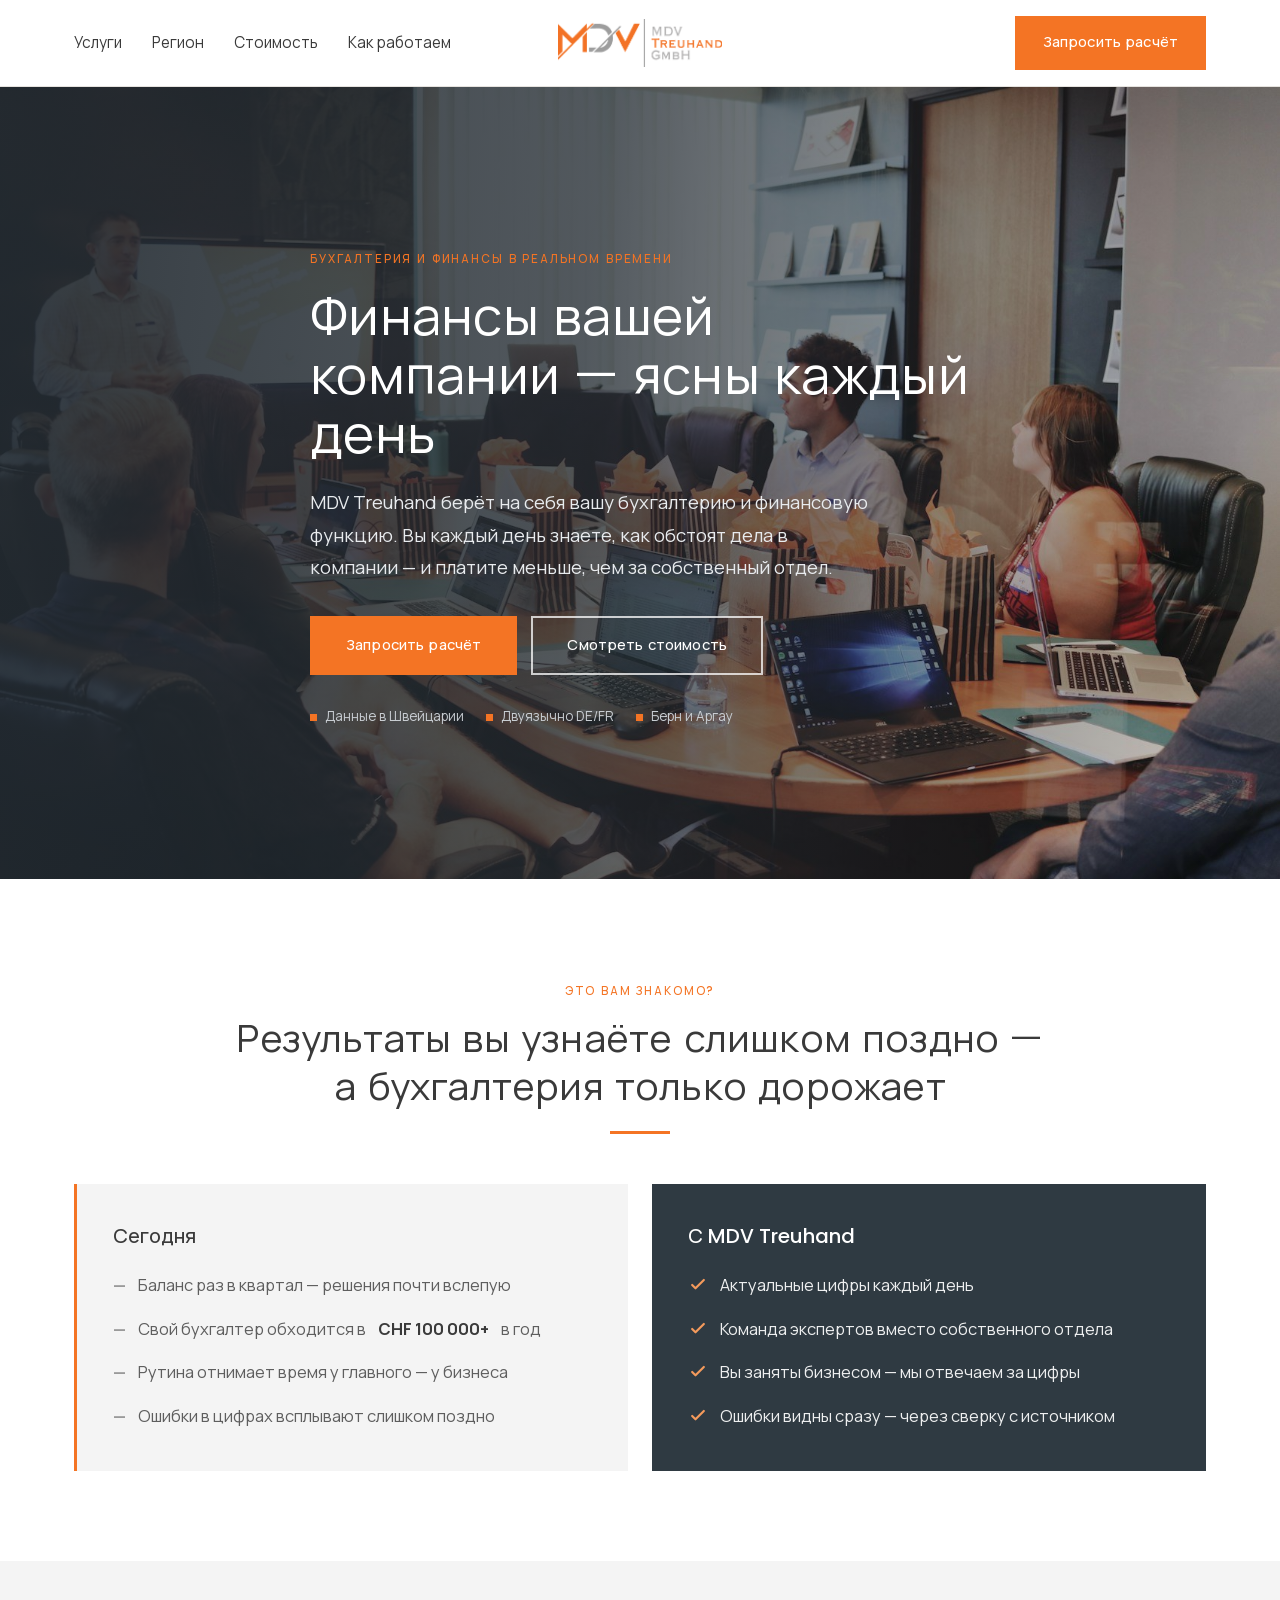
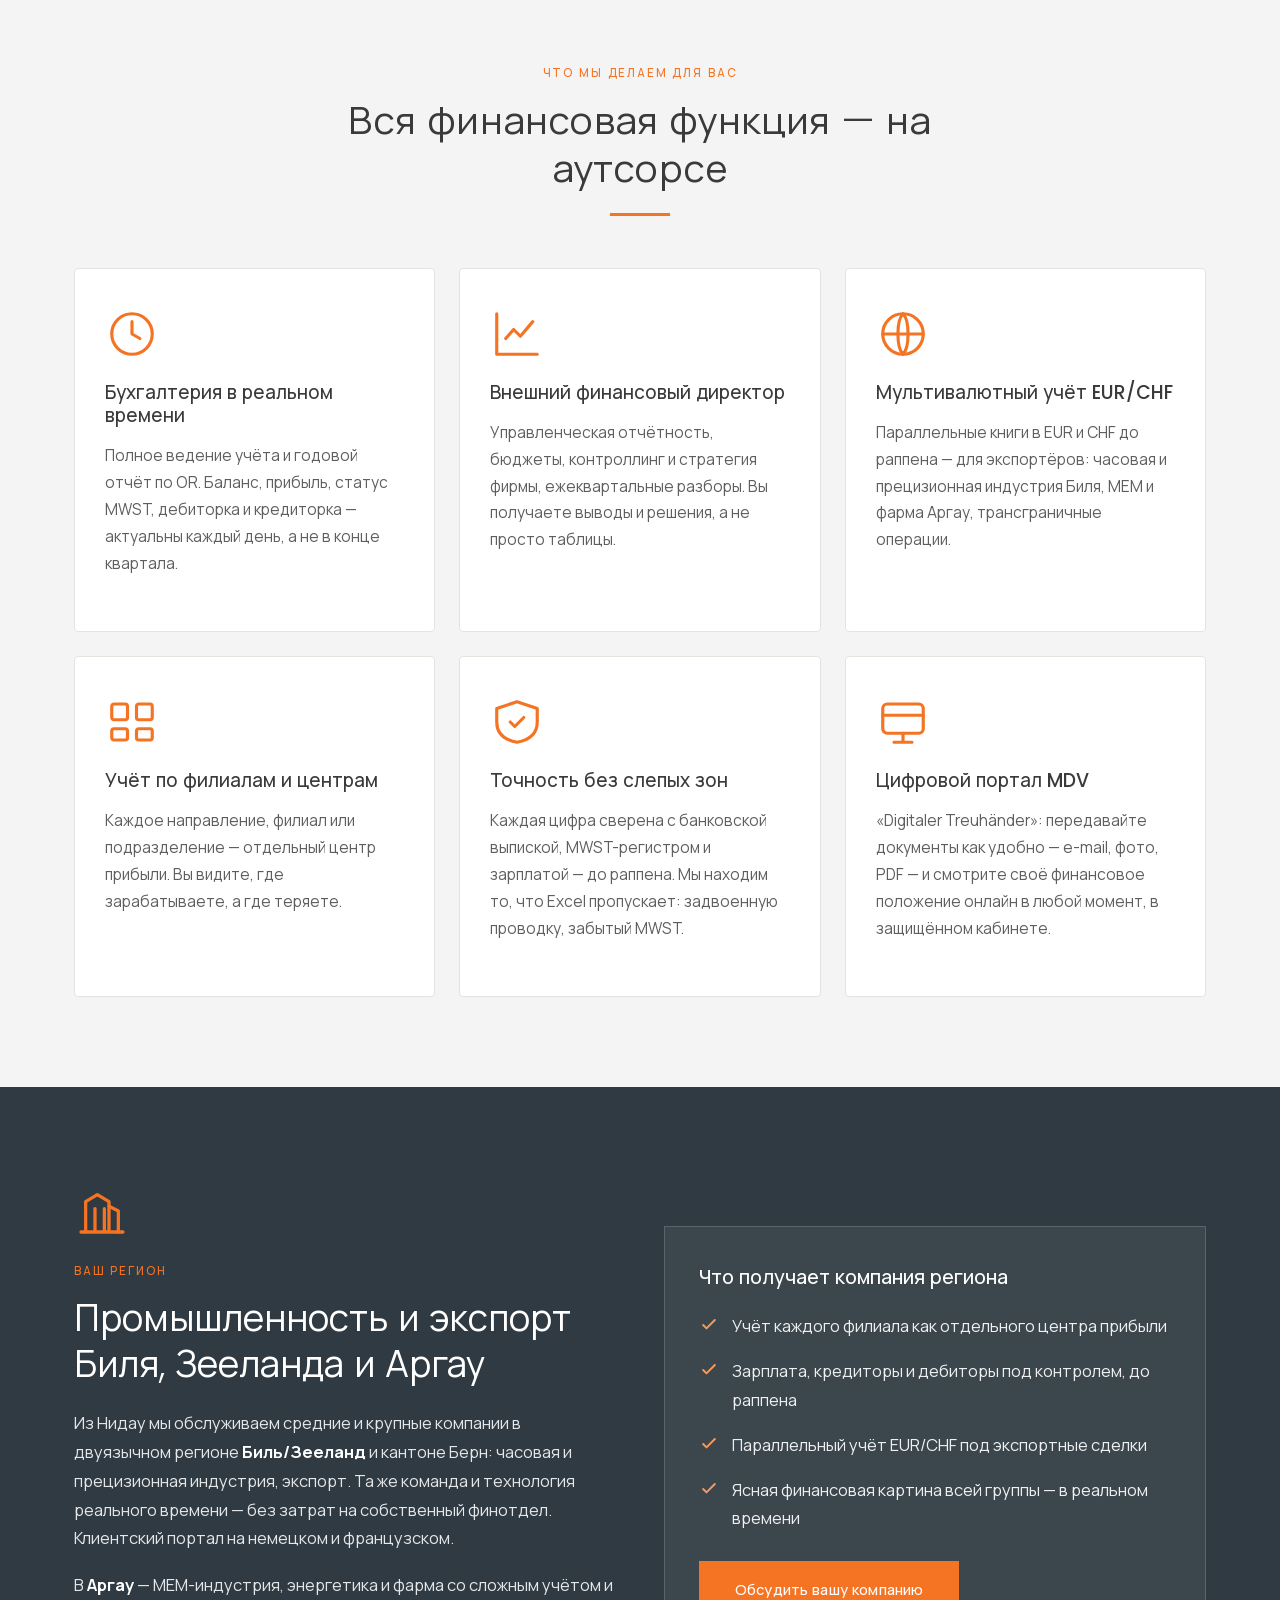
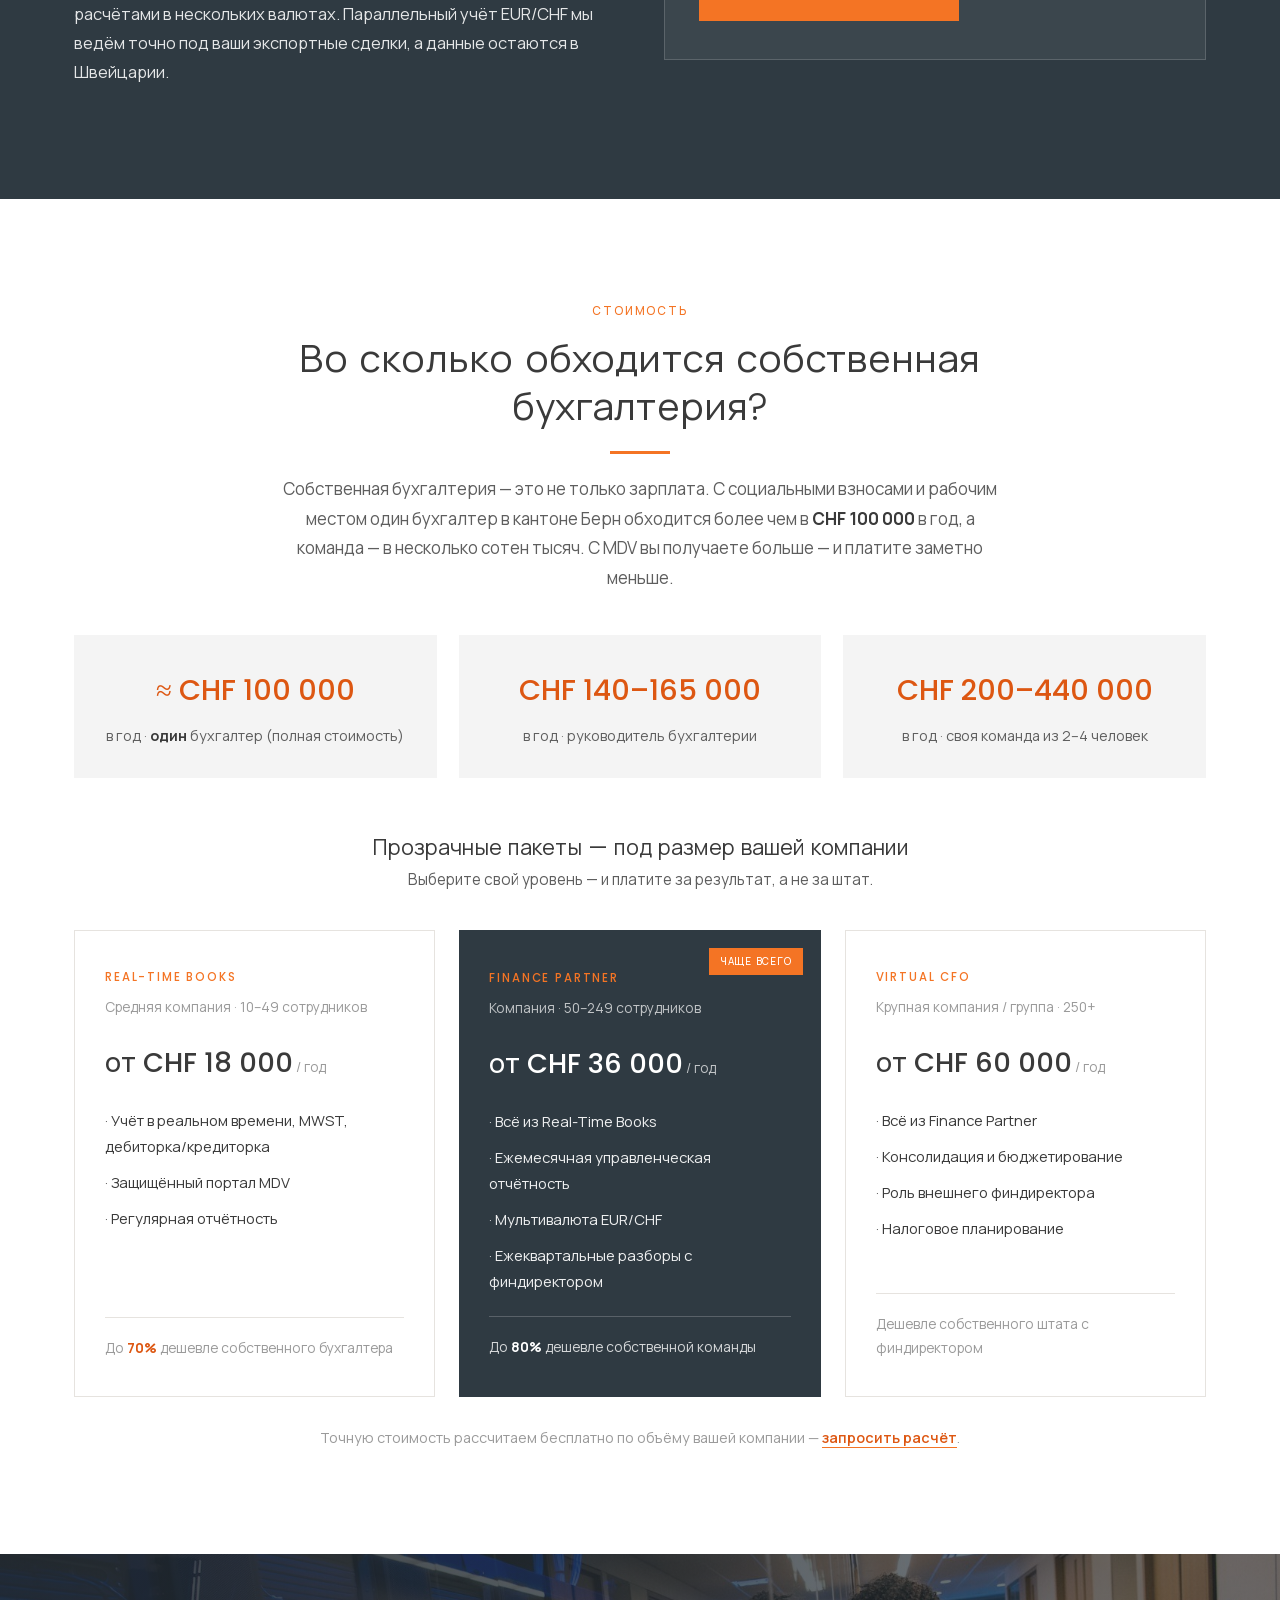
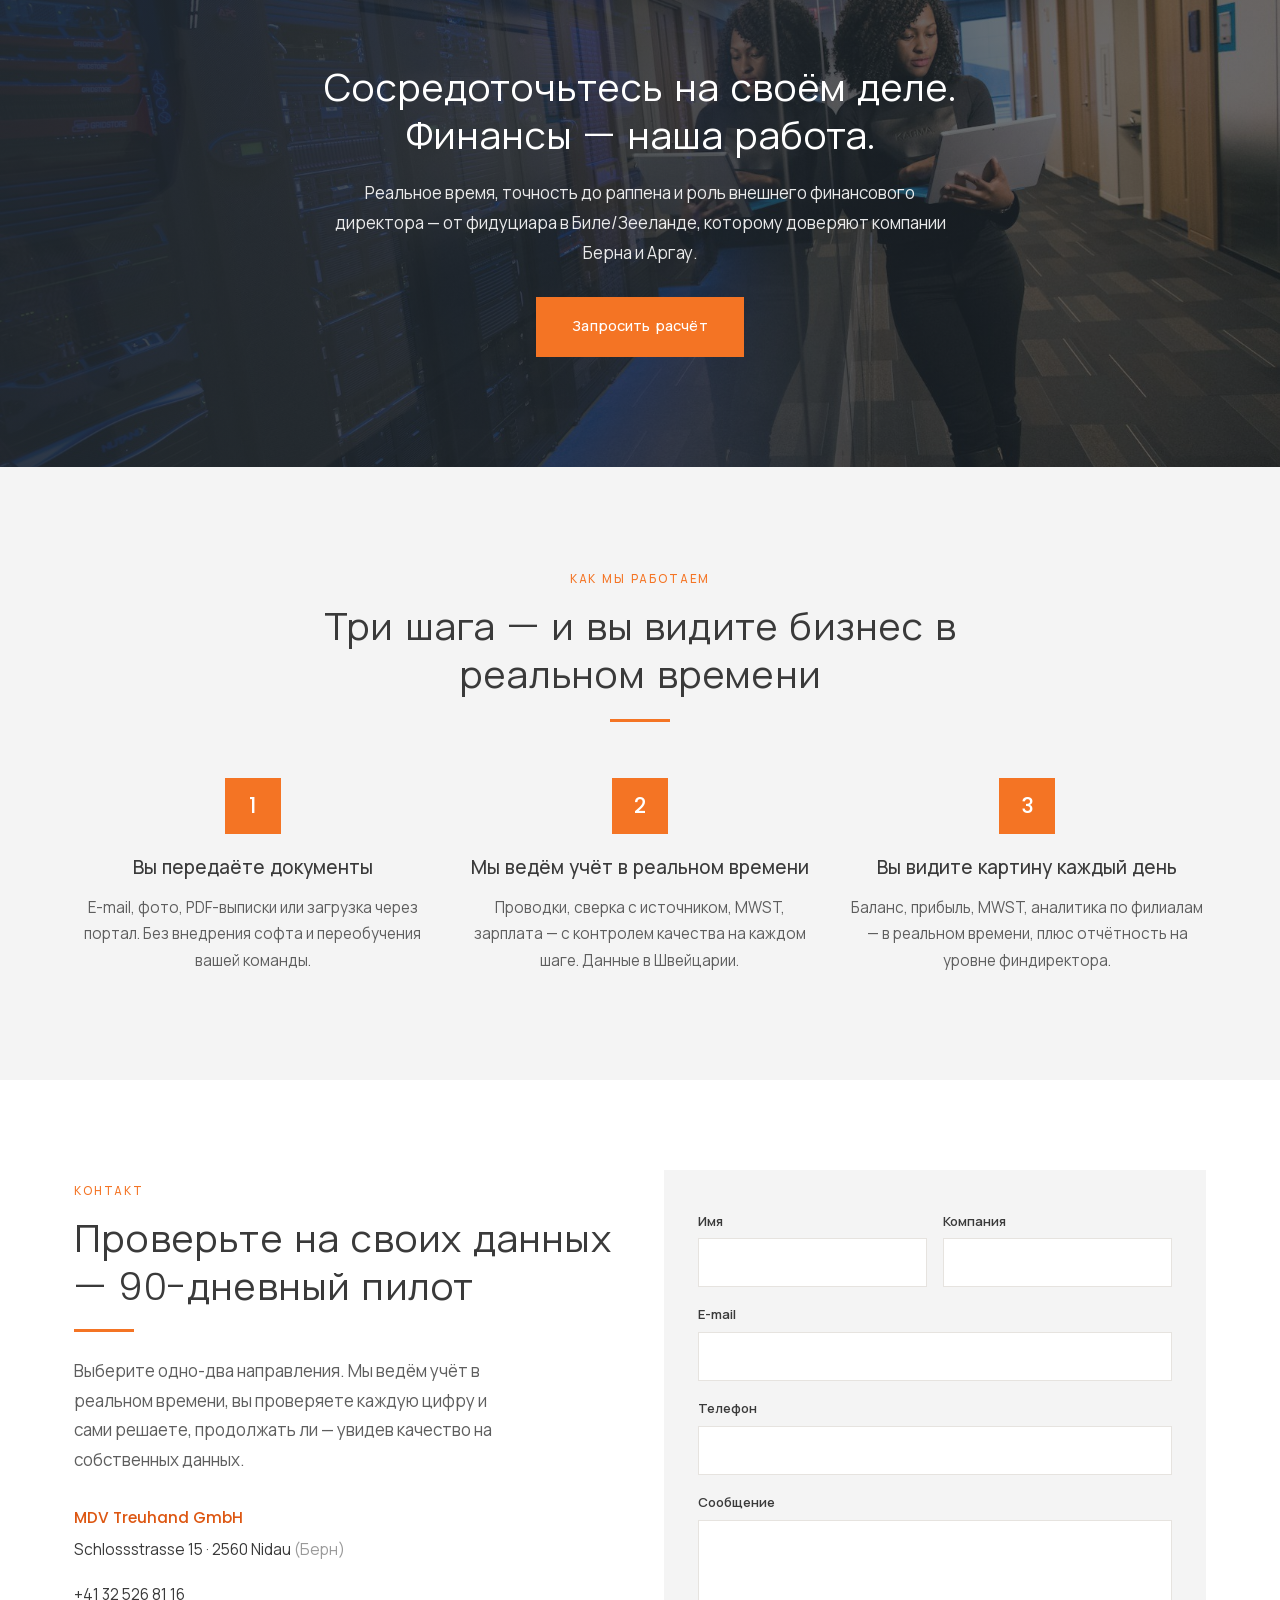
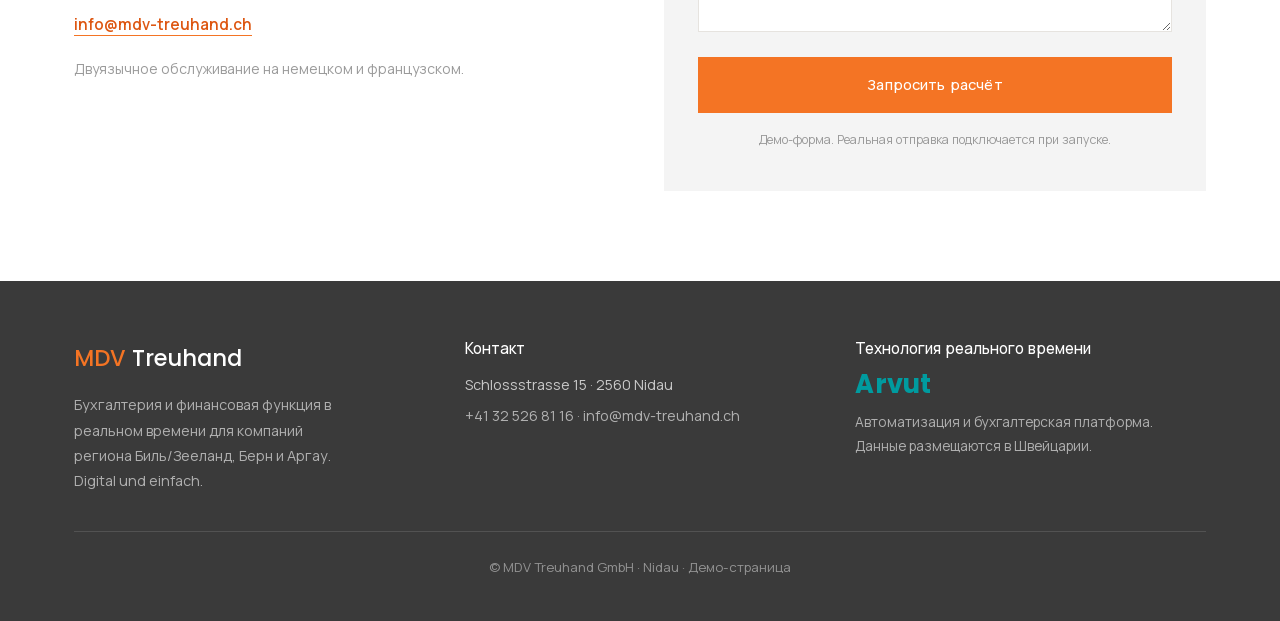
==== index.html @ cc045821 "Переделка: стиль точно MDV (широкое меню, лого по центру, квадратные кнопки, тёмные блоки) + контент" ====
<!DOCTYPE html>
<html lang="ru">
<head>
<meta charset="UTF-8">
<meta name="viewport" content="width=device-width, initial-scale=1.0">
<title>MDV Treuhand — бухгалтерия и финансы в реальном времени для компаний и групп</title>
<meta name="description" content="MDV Treuhand берёт на себя бухгалтерию и финансовую функцию вашей компании: актуальные цифры каждый день и роль внешнего финансового директора — дешевле собственного отдела. Биль/Зееланд, Берн и Аргау.">
<style>
@import url('assets/fonts/fonts.css');
:root{
  --orange:#f47424; --orange-d:#dd5712;
  --ink:#3a3a3a; --slate:#2f3a42; --slate-d:#26313a;
  --grey:#8f8f8f; --body:#5e5e5e; --muted:#9a9a9a;
  --soft:#f4f4f4; --line:#e6e3df; --green:#009b9f;
}
*{-webkit-font-smoothing:antialiased;box-sizing:border-box;}
html{scroll-behavior:smooth;}
a{text-decoration:none;color:inherit;}
img{display:block;max-width:100%;}
body{margin:0;font-family:'Manrope',Helvetica,Arial,sans-serif;color:var(--body);background:#fff;line-height:1.75;font-size:16.5px;}
h1,h2,h3,h4{font-family:'Poppins','Manrope',sans-serif;color:var(--ink);font-weight:300;line-height:1.25;margin:0;}
.wrap{max-width:1180px;margin:0 auto;padding:0 24px;}
.eyebrow{font-family:'Poppins','Manrope',sans-serif;text-transform:uppercase;letter-spacing:.16em;font-weight:500;font-size:.72rem;color:var(--orange);}
.h-sec{font-family:'Poppins','Manrope',sans-serif;font-weight:300;color:var(--ink);font-size:clamp(1.7rem,3.4vw,2.4rem);letter-spacing:.005em;}
.uline{width:60px;height:3px;background:var(--orange);}
.lead{font-size:1.06rem;color:var(--body);}
/* квадратные кнопки, как у MDV */
.btn{display:inline-block;font-family:'Poppins','Manrope',sans-serif;font-weight:500;font-size:.92rem;letter-spacing:.01em;
  background:var(--orange);color:#fff;padding:15px 34px;border:2px solid var(--orange);border-radius:0;cursor:pointer;transition:.2s;}
.btn:hover{background:var(--orange-d);border-color:var(--orange-d);}
.btn-out{background:transparent;color:#fff;border:2px solid rgba(255,255,255,.75);}
.btn-out:hover{background:#fff;color:var(--ink);border-color:#fff;}
.btn-oo{background:transparent;color:var(--orange-d);border:2px solid var(--orange);}
.btn-oo:hover{background:var(--orange);color:#fff;}
.nav-a{font-family:'Poppins','Manrope',sans-serif;font-weight:400;font-size:.95rem;color:var(--ink);transition:color .2s;}
.nav-a:hover{color:var(--orange);}
.link-u{color:var(--orange-d);font-weight:600;border-bottom:1px solid var(--orange);}
.card{background:#fff;border:1px solid var(--line);border-radius:4px;padding:38px 30px;transition:transform .28s,box-shadow .28s,border-color .28s;}
.card:hover{transform:translateY(-6px);box-shadow:0 26px 52px -30px rgba(40,40,40,.35);border-color:var(--orange);}
.ico{width:54px;height:54px;color:var(--orange);margin-bottom:20px;}
.ico svg{width:100%;height:100%;}
.card h3{font-family:'Poppins','Manrope';font-weight:500;font-size:1.18rem;color:var(--ink);margin-bottom:11px;}
.card p{font-size:.96rem;color:var(--body);}
input,textarea{font-family:inherit;width:100%;border:1px solid var(--line);border-radius:0;padding:13px 15px;background:#fff;color:var(--ink);font-size:.96rem;transition:border-color .2s;}
input:focus,textarea:focus{outline:none;border-color:var(--orange);}
label{display:block;font-size:.82rem;font-weight:600;color:var(--ink);margin-bottom:6px;}
.reveal{opacity:0;transform:translateY(24px);transition:opacity .75s cubic-bezier(.22,.61,.36,1),transform .75s cubic-bezier(.22,.61,.36,1);}
.reveal.in{opacity:1;transform:none;}
@media(prefers-reduced-motion:reduce){*{transition:none!important;animation:none!important;}.reveal{opacity:1;transform:none;}}
#toTop{position:fixed;right:22px;bottom:22px;z-index:60;width:46px;height:46px;background:var(--orange);color:#fff;border:none;border-radius:0;cursor:pointer;display:flex;align-items:center;justify-content:center;box-shadow:0 12px 26px -12px rgba(221,87,18,.7);opacity:0;visibility:hidden;transform:translateY(12px);transition:.3s;}
#toTop.show{opacity:1;visibility:visible;transform:none;}
@media(max-width:860px){.hide-mob{display:none!important;}.hdr-grid{grid-template-columns:auto auto!important;justify-content:space-between!important;}.hdr-logo{justify-self:start!important;}}
@media(max-width:820px){.g2{grid-template-columns:1fr!important;gap:40px!important;}.g2 .o-img{order:-1;}}
</style>
</head>
<body>

<!-- ===== ШАПКA (широкая, лого по центру, ссылки слева, квадратная кнопка справа) ===== -->
<header id="top" style="position:sticky;top:0;z-index:50;background:#fff;border-bottom:1px solid var(--line);">
  <div class="wrap hdr-grid" style="height:86px;display:grid;grid-template-columns:1fr auto 1fr;align-items:center;gap:20px;">
    <nav class="hide-mob" style="display:flex;align-items:center;gap:30px;justify-self:start;">
      <a href="#uslugi" class="nav-a">Услуги</a>
      <a href="#region" class="nav-a">Регион</a>
      <a href="#stoimost" class="nav-a">Стоимость</a>
      <a href="#process" class="nav-a">Как работаем</a>
    </nav>
    <a href="#top" class="hdr-logo" aria-label="MDV Treuhand" style="justify-self:center;"><img src="assets/img/logo-mdv.png?v=3" alt="MDV Treuhand GmbH" style="height:48px;width:auto;"></a>
    <a href="#contact" class="btn" style="justify-self:end;padding:12px 26px;">Запросить расчёт</a>
  </div>
</header>

<!-- ===== HERO (тёмное деловое фото + наложение, белый тонкий заголовок слева) ===== -->
<section style="position:relative;min-height:88vh;display:flex;align-items:center;overflow:hidden;">
  <img src="assets/img/hero-office.jpg?v=3" alt="Совещание по финансам компании" style="position:absolute;inset:0;width:100%;height:100%;object-fit:cover;object-position:50% 45%;">
  <div style="position:absolute;inset:0;background:linear-gradient(95deg,rgba(34,42,49,.92) 0%,rgba(34,42,49,.78) 45%,rgba(34,42,49,.45) 75%,rgba(34,42,49,.2) 100%);"></div>
  <div class="wrap" style="position:relative;">
    <div class="reveal" style="max-width:660px;color:#fff;padding:60px 0;">
      <p class="eyebrow" style="margin-bottom:18px;">Бухгалтерия и финансы в реальном времени</p>
      <h1 style="color:#fff;font-size:clamp(2.1rem,4.4vw,3.3rem);font-weight:300;line-height:1.12;letter-spacing:.005em;margin-bottom:22px;">Финансы вашей компании — ясны каждый день</h1>
      <p style="font-size:1.16rem;color:#e8ebee;max-width:560px;margin-bottom:32px;font-weight:400;">MDV Treuhand берёт на себя вашу бухгалтерию и финансовую функцию. Вы каждый день знаете, как обстоят дела в компании — и платите меньше, чем за собственный отдел.</p>
      <div style="display:flex;flex-wrap:wrap;gap:14px;">
        <a href="#contact" class="btn">Запросить расчёт</a>
        <a href="#stoimost" class="btn btn-out">Смотреть стоимость</a>
      </div>
      <div style="display:flex;flex-wrap:wrap;gap:22px;margin-top:30px;color:#c8cdd2;font-size:.84rem;">
        <span style="display:flex;align-items:center;gap:8px;"><span style="width:7px;height:7px;background:var(--orange);"></span>Данные в Швейцарии</span>
        <span style="display:flex;align-items:center;gap:8px;"><span style="width:7px;height:7px;background:var(--orange);"></span>Двуязычно DE/FR</span>
        <span style="display:flex;align-items:center;gap:8px;"><span style="width:7px;height:7px;background:var(--orange);"></span>Берн и Аргау</span>
      </div>
    </div>
  </div>
</section>

<!-- ===== ЗНАКОМАЯ СИТУАЦИЯ (Сегодня vs С MDV) ===== -->
<section style="padding:90px 0;background:#fff;">
  <div class="wrap">
    <div class="reveal" style="text-align:center;max-width:880px;margin:0 auto 50px;">
      <p class="eyebrow" style="margin-bottom:14px;">Это вам знакомо?</p>
      <h2 class="h-sec">Результаты вы узнаёте слишком поздно —<br>а бухгалтерия только дорожает</h2>
      <div class="uline" style="margin:20px auto 0;"></div>
    </div>
    <div style="display:grid;grid-template-columns:repeat(auto-fit,minmax(300px,1fr));gap:24px;">
      <div class="reveal" style="background:var(--soft);border-left:3px solid var(--orange);padding:40px 36px;">
        <h3 style="font-family:'Poppins','Manrope';font-weight:500;font-size:1.25rem;color:var(--ink);margin-bottom:22px;">Сегодня</h3>
        <ul style="list-style:none;padding:0;margin:0;display:flex;flex-direction:column;gap:15px;">
          <li style="display:flex;gap:12px;"><span style="color:var(--muted);font-weight:700;">—</span>Баланс раз в квартал — решения почти вслепую</li>
          <li style="display:flex;gap:12px;"><span style="color:var(--muted);font-weight:700;">—</span>Свой бухгалтер обходится в <b style="color:var(--ink);white-space:nowrap;">CHF 100 000+</b> в год</li>
          <li style="display:flex;gap:12px;"><span style="color:var(--muted);font-weight:700;">—</span>Рутина отнимает время у главного — у бизнеса</li>
          <li style="display:flex;gap:12px;"><span style="color:var(--muted);font-weight:700;">—</span>Ошибки в цифрах всплывают слишком поздно</li>
        </ul>
      </div>
      <div class="reveal" style="background:var(--slate);color:#fff;padding:40px 36px;">
        <h3 style="font-family:'Poppins','Manrope';font-weight:500;font-size:1.25rem;color:#fff;margin-bottom:22px;">С MDV Treuhand</h3>
        <ul style="list-style:none;padding:0;margin:0;display:flex;flex-direction:column;gap:15px;color:rgba(255,255,255,.92);">
          <li style="display:flex;gap:12px;"><svg width="20" height="20" viewBox="0 0 24 24" fill="none" stroke="#f49a5c" stroke-width="2.6" stroke-linecap="round" stroke-linejoin="round" style="flex-shrink:0;margin-top:4px;"><path d="M5 12l4 4 10-10"/></svg>Актуальные цифры каждый день</li>
          <li style="display:flex;gap:12px;"><svg width="20" height="20" viewBox="0 0 24 24" fill="none" stroke="#f49a5c" stroke-width="2.6" stroke-linecap="round" stroke-linejoin="round" style="flex-shrink:0;margin-top:4px;"><path d="M5 12l4 4 10-10"/></svg>Команда экспертов вместо собственного отдела</li>
          <li style="display:flex;gap:12px;"><svg width="20" height="20" viewBox="0 0 24 24" fill="none" stroke="#f49a5c" stroke-width="2.6" stroke-linecap="round" stroke-linejoin="round" style="flex-shrink:0;margin-top:4px;"><path d="M5 12l4 4 10-10"/></svg>Вы заняты бизнесом — мы отвечаем за цифры</li>
          <li style="display:flex;gap:12px;"><svg width="20" height="20" viewBox="0 0 24 24" fill="none" stroke="#f49a5c" stroke-width="2.6" stroke-linecap="round" stroke-linejoin="round" style="flex-shrink:0;margin-top:4px;"><path d="M5 12l4 4 10-10"/></svg>Ошибки видны сразу — через сверку с источником</li>
        </ul>
      </div>
    </div>
  </div>
</section>

<!-- ===== УСЛУГИ ===== -->
<section id="uslugi" style="padding:90px 0;background:var(--soft);">
  <div class="wrap">
    <div class="reveal" style="text-align:center;max-width:660px;margin:0 auto 52px;">
      <p class="eyebrow" style="margin-bottom:14px;">Что мы делаем для вас</p>
      <h2 class="h-sec">Вся финансовая функция — на аутсорсе</h2>
      <div class="uline" style="margin:20px auto 0;"></div>
    </div>
    <div style="display:grid;grid-template-columns:repeat(auto-fit,minmax(300px,1fr));gap:24px;">
      <div class="card reveal">
        <div class="ico"><svg viewBox="0 0 24 24" fill="none" stroke="currentColor" stroke-width="1.4" stroke-linecap="round" stroke-linejoin="round"><circle cx="12" cy="12" r="9"/><path d="M12 6.5v5.5l3.5 2"/></svg></div>
        <h3>Бухгалтерия в реальном времени</h3>
        <p>Полное ведение учёта и годовой отчёт по OR. Баланс, прибыль, статус MWST, дебиторка и кредиторка — актуальны каждый день, а не в конце квартала.</p>
      </div>
      <div class="card reveal">
        <div class="ico"><svg viewBox="0 0 24 24" fill="none" stroke="currentColor" stroke-width="1.4" stroke-linecap="round" stroke-linejoin="round"><path d="M3 3v18h18"/><path d="M7 14l3.5-4 3 3 5.5-6.5"/></svg></div>
        <h3>Внешний финансовый директор</h3>
        <p>Управленческая отчётность, бюджеты, контроллинг и стратегия фирмы, ежеквартальные разборы. Вы получаете выводы и решения, а не просто таблицы.</p>
      </div>
      <div class="card reveal">
        <div class="ico"><svg viewBox="0 0 24 24" fill="none" stroke="currentColor" stroke-width="1.4" stroke-linecap="round" stroke-linejoin="round"><circle cx="12" cy="12" r="9"/><path d="M3 12h18M12 3c3 3 3 15 0 18M12 3c-3 3-3 15 0 18"/></svg></div>
        <h3>Мультивалютный учёт EUR/CHF</h3>
        <p>Параллельные книги в EUR и CHF до раппена — для экспортёров: часовая и прецизионная индустрия Биля, MEM и фарма Аргау, трансграничные операции.</p>
      </div>
      <div class="card reveal">
        <div class="ico"><svg viewBox="0 0 24 24" fill="none" stroke="currentColor" stroke-width="1.4" stroke-linecap="round" stroke-linejoin="round"><rect x="3" y="4" width="7" height="7" rx="1"/><rect x="14" y="4" width="7" height="7" rx="1"/><rect x="3" y="15" width="7" height="5" rx="1"/><rect x="14" y="15" width="7" height="5" rx="1"/></svg></div>
        <h3>Учёт по филиалам и центрам</h3>
        <p>Каждое направление, филиал или подразделение — отдельный центр прибыли. Вы видите, где зарабатываете, а где теряете.</p>
      </div>
      <div class="card reveal">
        <div class="ico"><svg viewBox="0 0 24 24" fill="none" stroke="currentColor" stroke-width="1.4" stroke-linecap="round" stroke-linejoin="round"><path d="M9 12l2 2 4-4"/><path d="M21 12c0 5-3.5 8-9 9-5.5-1-9-4-9-9V6l9-3 9 3z"/></svg></div>
        <h3>Точность без слепых зон</h3>
        <p>Каждая цифра сверена с банковской выпиской, MWST-регистром и зарплатой — до раппена. Мы находим то, что Excel пропускает: задвоенную проводку, забытый MWST.</p>
      </div>
      <div class="card reveal">
        <div class="ico"><svg viewBox="0 0 24 24" fill="none" stroke="currentColor" stroke-width="1.4" stroke-linecap="round" stroke-linejoin="round"><rect x="3" y="4" width="18" height="13" rx="2"/><path d="M3 9h18M8 21h8M12 17v4"/></svg></div>
        <h3>Цифровой портал MDV</h3>
        <p>«Digitaler Treuhänder»: передавайте документы как удобно — e-mail, фото, PDF — и смотрите своё финансовое положение онлайн в любой момент, в защищённом кабинете.</p>
      </div>
    </div>
  </div>
</section>

<!-- ===== ПРОМЫШЛЕННОСТЬ И ЭКСПОРТ (тёмный блок, ниша вместо «médecins») ===== -->
<section id="region" style="padding:96px 0;background:var(--slate);color:#fff;">
  <div class="wrap g2" style="display:grid;grid-template-columns:repeat(auto-fit,minmax(300px,1fr));gap:48px;align-items:center;">
    <div class="reveal">
      <div style="width:56px;height:56px;color:var(--orange);margin-bottom:22px;">
        <svg viewBox="0 0 24 24" fill="none" stroke="currentColor" stroke-width="1.4" stroke-linecap="round" stroke-linejoin="round" style="width:100%;height:100%;"><path d="M3 21h18M5 21V8l5-3 5 3v13M9 21V11M13 21V11"/><path d="M19 21V12l-4-2"/></svg>
      </div>
      <p style="font-family:'Poppins','Manrope';letter-spacing:.16em;text-transform:uppercase;font-weight:500;font-size:.72rem;color:var(--orange);margin-bottom:14px;">Ваш регион</p>
      <h2 style="font-family:'Poppins','Manrope';font-weight:300;color:#fff;font-size:clamp(1.7rem,3.4vw,2.3rem);margin-bottom:22px;">Промышленность и экспорт Биля, Зееланда и Аргау</h2>
      <p style="color:rgba(255,255,255,.88);margin-bottom:18px;">Из Нидау мы обслуживаем средние и крупные компании в двуязычном регионе <b style="color:#fff;">Биль/Зееланд</b> и кантоне Берн: часовая и прецизионная индустрия, экспорт. Та же команда и технология реального времени — без затрат на собственный финотдел. Клиентский портал на немецком и французском.</p>
      <p style="color:rgba(255,255,255,.88);">В <b style="color:#fff;">Аргау</b> — MEM-индустрия, энергетика и фарма со сложным учётом и расчётами в нескольких валютах. Параллельный учёт EUR/CHF мы ведём точно под ваши экспортные сделки, а данные остаются в Швейцарии.</p>
    </div>
    <div class="reveal o-img">
      <div style="background:rgba(255,255,255,.06);border:1px solid rgba(255,255,255,.16);padding:38px 34px;">
        <h3 style="font-family:'Poppins','Manrope';font-weight:500;font-size:1.25rem;color:#fff;margin-bottom:22px;">Что получает компания региона</h3>
        <ul style="list-style:none;padding:0;margin:0;display:flex;flex-direction:column;gap:16px;">
          <li style="display:flex;gap:13px;align-items:flex-start;color:rgba(255,255,255,.92);"><svg width="20" height="20" viewBox="0 0 24 24" fill="none" stroke="#f49a5c" stroke-width="2.4" stroke-linecap="round" stroke-linejoin="round" style="flex-shrink:0;margin-top:3px;"><path d="M5 12l4 4 10-10"/></svg><span>Учёт каждого филиала как отдельного центра прибыли</span></li>
          <li style="display:flex;gap:13px;align-items:flex-start;color:rgba(255,255,255,.92);"><svg width="20" height="20" viewBox="0 0 24 24" fill="none" stroke="#f49a5c" stroke-width="2.4" stroke-linecap="round" stroke-linejoin="round" style="flex-shrink:0;margin-top:3px;"><path d="M5 12l4 4 10-10"/></svg><span>Зарплата, кредиторы и дебиторы под контролем, до раппена</span></li>
          <li style="display:flex;gap:13px;align-items:flex-start;color:rgba(255,255,255,.92);"><svg width="20" height="20" viewBox="0 0 24 24" fill="none" stroke="#f49a5c" stroke-width="2.4" stroke-linecap="round" stroke-linejoin="round" style="flex-shrink:0;margin-top:3px;"><path d="M5 12l4 4 10-10"/></svg><span>Параллельный учёт EUR/CHF под экспортные сделки</span></li>
          <li style="display:flex;gap:13px;align-items:flex-start;color:rgba(255,255,255,.92);"><svg width="20" height="20" viewBox="0 0 24 24" fill="none" stroke="#f49a5c" stroke-width="2.4" stroke-linecap="round" stroke-linejoin="round" style="flex-shrink:0;margin-top:3px;"><path d="M5 12l4 4 10-10"/></svg><span>Ясная финансовая картина всей группы — в реальном времени</span></li>
        </ul>
        <a href="#contact" class="btn" style="margin-top:28px;">Обсудить вашу компанию</a>
      </div>
    </div>
  </div>
</section>

<!-- ===== СТОИМОСТЬ ===== -->
<section id="stoimost" style="padding:90px 0;background:#fff;">
  <div class="wrap">
    <div class="reveal" style="text-align:center;max-width:720px;margin:0 auto 30px;">
      <p class="eyebrow" style="margin-bottom:14px;">Стоимость</p>
      <h2 class="h-sec">Во сколько обходится собственная бухгалтерия?</h2>
      <div class="uline" style="margin:20px auto 0;"></div>
      <p class="lead" style="margin-top:20px;">Собственная бухгалтерия — это не только зарплата. С социальными взносами и рабочим местом один бухгалтер в кантоне Берн обходится более чем в <b style="color:var(--ink);">CHF 100 000</b> в год, а команда — в несколько сотен тысяч. С MDV вы получаете больше — и платите заметно меньше.</p>
    </div>
    <div style="display:grid;grid-template-columns:repeat(auto-fit,minmax(220px,1fr));gap:22px;margin:42px 0 56px;">
      <div class="reveal" style="background:var(--soft);padding:30px;text-align:center;"><div style="font-family:'Poppins','Manrope';font-weight:500;font-size:1.8rem;color:var(--orange-d);">≈ CHF 100 000</div><div style="margin-top:8px;font-size:.9rem;">в год · <b style="color:var(--ink);">один</b> бухгалтер (полная стоимость)</div></div>
      <div class="reveal" style="background:var(--soft);padding:30px;text-align:center;"><div style="font-family:'Poppins','Manrope';font-weight:500;font-size:1.8rem;color:var(--orange-d);">CHF 140–165 000</div><div style="margin-top:8px;font-size:.9rem;">в год · руководитель бухгалтерии</div></div>
      <div class="reveal" style="background:var(--soft);padding:30px;text-align:center;"><div style="font-family:'Poppins','Manrope';font-weight:500;font-size:1.8rem;color:var(--orange-d);">CHF 200–440 000</div><div style="margin-top:8px;font-size:.9rem;">в год · своя команда из 2–4 человек</div></div>
    </div>

    <div class="reveal" style="text-align:center;max-width:820px;margin:0 auto 36px;">
      <h3 style="font-family:'Poppins','Manrope';font-weight:400;font-size:1.35rem;color:var(--ink);">Прозрачные пакеты — под размер вашей компании</h3>
      <p style="font-size:.95rem;margin-top:6px;">Выберите свой уровень — и платите за результат, а не за штат.</p>
    </div>
    <div style="display:grid;grid-template-columns:repeat(auto-fit,minmax(280px,1fr));gap:24px;align-items:stretch;">
      <div class="reveal" style="background:#fff;border:1px solid var(--line);padding:36px 30px;display:flex;flex-direction:column;">
        <span class="eyebrow">Real-Time Books</span>
        <p style="font-size:.86rem;margin:8px 0 0;color:var(--muted);">Средняя компания · 10–49 сотрудников</p>
        <div style="margin:20px 0;"><span style="font-family:'Poppins','Manrope';font-weight:500;font-size:1.7rem;color:var(--ink);">от CHF 18 000</span><span style="font-size:.85rem;color:var(--muted);"> / год</span></div>
        <ul style="list-style:none;padding:0;margin:0;flex:1;display:flex;flex-direction:column;gap:10px;font-size:.93rem;color:var(--ink);">
          <li>· Учёт в реальном времени, MWST, дебиторка/кредиторка</li><li>· Защищённый портал MDV</li><li>· Регулярная отчётность</li>
        </ul>
        <p style="margin:22px 0 0;padding-top:18px;border-top:1px solid var(--line);font-size:.86rem;color:var(--muted);">До <b style="color:var(--orange-d);">70%</b> дешевле собственного бухгалтера</p>
      </div>
      <div class="reveal" style="background:var(--slate);color:#fff;padding:38px 30px;display:flex;flex-direction:column;position:relative;">
        <span style="position:absolute;top:18px;right:18px;font-family:'Poppins','Manrope';font-weight:500;font-size:.62rem;letter-spacing:.08em;text-transform:uppercase;background:var(--orange);color:#fff;padding:5px 11px;">Чаще всего</span>
        <span class="eyebrow" style="color:var(--orange);">Finance Partner</span>
        <p style="font-size:.86rem;margin:8px 0 0;color:rgba(255,255,255,.7);">Компания · 50–249 сотрудников</p>
        <div style="margin:20px 0;"><span style="font-family:'Poppins','Manrope';font-weight:500;font-size:1.7rem;color:#fff;">от CHF 36 000</span><span style="font-size:.85rem;color:rgba(255,255,255,.7);"> / год</span></div>
        <ul style="list-style:none;padding:0;margin:0;flex:1;display:flex;flex-direction:column;gap:10px;font-size:.93rem;color:rgba(255,255,255,.92);">
          <li>· Всё из Real-Time Books</li><li>· Ежемесячная управленческая отчётность</li><li>· Мультивалюта EUR/CHF</li><li>· Ежеквартальные разборы с финдиректором</li>
        </ul>
        <p style="margin:22px 0 0;padding-top:18px;border-top:1px solid rgba(255,255,255,.2);font-size:.86rem;color:rgba(255,255,255,.8);">До <b style="color:#fff;">80%</b> дешевле собственной команды</p>
      </div>
      <div class="reveal" style="background:#fff;border:1px solid var(--line);padding:36px 30px;display:flex;flex-direction:column;">
        <span class="eyebrow">Virtual CFO</span>
        <p style="font-size:.86rem;margin:8px 0 0;color:var(--muted);">Крупная компания / группа · 250+</p>
        <div style="margin:20px 0;"><span style="font-family:'Poppins','Manrope';font-weight:500;font-size:1.7rem;color:var(--ink);">от CHF 60 000</span><span style="font-size:.85rem;color:var(--muted);"> / год</span></div>
        <ul style="list-style:none;padding:0;margin:0;flex:1;display:flex;flex-direction:column;gap:10px;font-size:.93rem;color:var(--ink);">
          <li>· Всё из Finance Partner</li><li>· Консолидация и бюджетирование</li><li>· Роль внешнего финдиректора</li><li>· Налоговое планирование</li>
        </ul>
        <p style="margin:22px 0 0;padding-top:18px;border-top:1px solid var(--line);font-size:.86rem;color:var(--muted);">Дешевле собственного штата с финдиректором</p>
      </div>
    </div>
    <p class="reveal" style="text-align:center;font-size:.9rem;color:var(--muted);margin-top:28px;">Точную стоимость рассчитаем бесплатно по объёму вашей компании — <a href="#contact" class="link-u">запросить расчёт</a>.</p>
  </div>
</section>

<!-- ===== АКЦЕНТ-БАННЕР (затемнённое фото) ===== -->
<section style="position:relative;padding:110px 0;overflow:hidden;">
  <img src="assets/img/band-bg.jpg?v=3" alt="" style="position:absolute;inset:0;width:100%;height:100%;object-fit:cover;object-position:50% 40%;">
  <div style="position:absolute;inset:0;background:linear-gradient(90deg,rgba(34,42,49,.9),rgba(34,42,49,.6));"></div>
  <div class="wrap reveal" style="position:relative;text-align:center;max-width:780px;">
    <h2 style="color:#fff;font-weight:300;font-size:clamp(1.7rem,3.6vw,2.4rem);margin-bottom:18px;">Сосредоточьтесь на своём деле.<br>Финансы — наша работа.</h2>
    <p style="color:rgba(255,255,255,.9);font-size:1.06rem;max-width:620px;margin:0 auto 30px;">Реальное время, точность до раппена и роль внешнего финансового директора — от фидуциара в Биле/Зееланде, которому доверяют компании Берна и Аргау.</p>
    <a href="#contact" class="btn">Запросить расчёт</a>
  </div>
</section>

<!-- ===== КАК РАБОТАЕМ ===== -->
<section id="process" style="padding:90px 0;background:var(--soft);">
  <div class="wrap">
    <div class="reveal" style="text-align:center;max-width:660px;margin:0 auto 56px;">
      <p class="eyebrow" style="margin-bottom:14px;">Как мы работаем</p>
      <h2 class="h-sec">Три шага — и вы видите бизнес в реальном времени</h2>
      <div class="uline" style="margin:20px auto 0;"></div>
    </div>
    <div style="display:grid;grid-template-columns:repeat(auto-fit,minmax(280px,1fr));gap:30px;">
      <div class="reveal" style="text-align:center;"><div style="width:56px;height:56px;background:var(--orange);color:#fff;font-family:'Poppins','Manrope';font-weight:500;font-size:1.3rem;display:flex;align-items:center;justify-content:center;margin:0 auto 22px;">1</div><h3 style="font-family:'Poppins','Manrope';font-weight:500;font-size:1.18rem;color:var(--ink);margin-bottom:11px;">Вы передаёте документы</h3><p style="font-size:.95rem;">E-mail, фото, PDF-выписки или загрузка через портал. Без внедрения софта и переобучения вашей команды.</p></div>
      <div class="reveal" style="text-align:center;"><div style="width:56px;height:56px;background:var(--orange);color:#fff;font-family:'Poppins','Manrope';font-weight:500;font-size:1.3rem;display:flex;align-items:center;justify-content:center;margin:0 auto 22px;">2</div><h3 style="font-family:'Poppins','Manrope';font-weight:500;font-size:1.18rem;color:var(--ink);margin-bottom:11px;">Мы ведём учёт в реальном времени</h3><p style="font-size:.95rem;">Проводки, сверка с источником, MWST, зарплата — с контролем качества на каждом шаге. Данные в Швейцарии.</p></div>
      <div class="reveal" style="text-align:center;"><div style="width:56px;height:56px;background:var(--orange);color:#fff;font-family:'Poppins','Manrope';font-weight:500;font-size:1.3rem;display:flex;align-items:center;justify-content:center;margin:0 auto 22px;">3</div><h3 style="font-family:'Poppins','Manrope';font-weight:500;font-size:1.18rem;color:var(--ink);margin-bottom:11px;">Вы видите картину каждый день</h3><p style="font-size:.95rem;">Баланс, прибыль, MWST, аналитика по филиалам — в реальном времени, плюс отчётность на уровне финдиректора.</p></div>
    </div>
  </div>
</section>

<!-- ===== КОНТАКТ ===== -->
<section id="contact" style="padding:90px 0;background:#fff;">
  <div class="wrap g2" style="display:grid;grid-template-columns:repeat(auto-fit,minmax(300px,1fr));gap:48px;">
    <div class="reveal">
      <p class="eyebrow" style="margin-bottom:14px;">Контакт</p>
      <h2 class="h-sec" style="margin-bottom:18px;">Проверьте на своих данных — 90-дневный пилот</h2>
      <div class="uline" style="margin-bottom:24px;"></div>
      <p class="lead" style="max-width:440px;margin-bottom:30px;">Выберите одно-два направления. Мы ведём учёт в реальном времени, вы проверяете каждую цифру и сами решаете, продолжать ли — увидев качество на собственных данных.</p>
      <div style="display:flex;flex-direction:column;gap:18px;font-size:.96rem;">
        <div>
          <div style="font-family:'Poppins','Manrope';font-weight:500;color:var(--orange-d);margin-bottom:5px;">MDV Treuhand GmbH</div>
          <p style="color:var(--ink);margin:0;">Schlossstrasse 15 · 2560 Nidau <span style="color:var(--muted);">(Берн)</span></p>
        </div>
        <div style="color:var(--ink);">
          <p style="margin:0 0 4px;">+41 32 526 81 16</p>
          <p style="margin:0;"><a href="mailto:info@mdv-treuhand.ch" class="link-u">info@mdv-treuhand.ch</a></p>
        </div>
        <div style="font-size:.88rem;color:var(--muted);">Двуязычное обслуживание на немецком и французском.</div>
      </div>
    </div>
    <div class="reveal" style="background:var(--soft);padding:40px 34px;">
      <form onsubmit="return false" style="display:flex;flex-direction:column;gap:16px;">
        <div style="display:grid;grid-template-columns:1fr 1fr;gap:16px;">
          <div><label>Имя</label><input type="text"></div>
          <div><label>Компания</label><input type="text"></div>
        </div>
        <div><label>E-mail</label><input type="email"></div>
        <div><label>Телефон</label><input type="tel"></div>
        <div><label>Сообщение</label><textarea rows="4"></textarea></div>
        <button class="btn" style="width:100%;">Запросить расчёт</button>
        <p style="text-align:center;font-size:.78rem;color:var(--muted);margin:0;">Демо-форма. Реальная отправка подключается при запуске.</p>
      </form>
    </div>
  </div>
</section>

<!-- ===== FOOTER (тёмно-серый, как у MDV) ===== -->
<footer style="background:var(--ink);color:rgba(255,255,255,.72);padding:58px 0 28px;">
  <div class="wrap">
    <div style="display:grid;grid-template-columns:repeat(auto-fit,minmax(220px,1fr));gap:40px;padding-bottom:38px;border-bottom:1px solid rgba(255,255,255,.12);">
      <div>
        <div style="font-family:'Poppins','Manrope';font-weight:500;font-size:1.4rem;color:#fff;margin-bottom:14px;"><span style="color:var(--orange);">MDV</span> Treuhand</div>
        <p style="font-size:.9rem;color:rgba(255,255,255,.6);max-width:280px;margin:0;">Бухгалтерия и финансовая функция в реальном времени для компаний региона Биль/Зееланд, Берн и Аргау. Digital und einfach.</p>
      </div>
      <div style="font-size:.9rem;">
        <h4 style="font-family:'Poppins','Manrope';font-weight:500;color:#fff;font-size:.95rem;margin-bottom:14px;">Контакт</h4>
        <p style="margin:0 0 6px;">Schlossstrasse 15 · 2560 Nidau</p>
        <p style="margin:0;color:rgba(255,255,255,.6);">+41 32 526 81 16 · info@mdv-treuhand.ch</p>
      </div>
      <div>
        <h4 style="font-family:'Poppins','Manrope';font-weight:500;color:#fff;font-size:.95rem;margin-bottom:14px;">Технология реального времени</h4>
        <a href="https://arvut.ch" target="_blank" rel="noopener" style="font-family:'Poppins','Manrope';color:var(--green);font-weight:700;font-size:1.6rem;letter-spacing:.01em;display:inline-block;line-height:1;">Arvut</a>
        <p style="font-size:.86rem;color:rgba(255,255,255,.6);margin-top:8px;">Автоматизация и бухгалтерская платформа.<br>Данные размещаются в Швейцарии.</p>
      </div>
    </div>
    <p style="text-align:center;font-size:.83rem;color:rgba(255,255,255,.45);margin-top:24px;">© MDV Treuhand GmbH · Nidau · Демо-страница</p>
  </div>
</footer>

<button id="toTop" aria-label="Наверх"><svg width="20" height="20" viewBox="0 0 24 24" fill="none" stroke="currentColor" stroke-width="2.4" stroke-linecap="round" stroke-linejoin="round"><path d="M12 19V5M5 12l7-7 7 7"/></svg></button>

<script>
addEventListener('scroll',()=>{document.getElementById('toTop').classList.toggle('show',scrollY>600);},{passive:true});
if('IntersectionObserver' in window){
  const io=new IntersectionObserver((es)=>{es.forEach(e=>{if(!e.isIntersecting)return;const el=e.target;const sibs=[...el.parentElement.children].filter(c=>c.classList.contains('reveal'));const idx=Math.max(0,sibs.indexOf(el));el.style.transitionDelay=(idx*0.08)+'s';el.classList.add('in');io.unobserve(el);setTimeout(()=>{el.style.transitionDelay='';},900+idx*80);})},{threshold:.12});
  document.querySelectorAll('.reveal').forEach(el=>io.observe(el));
  addEventListener('load',()=>setTimeout(()=>document.querySelectorAll('.reveal:not(.in)').forEach(el=>{if(el.getBoundingClientRect().top<innerHeight)el.classList.add('in');}),2200));
}else{document.querySelectorAll('.reveal').forEach(el=>el.classList.add('in'));}
document.querySelectorAll('a[href="#top"]').forEach(a=>a.addEventListener('click',e=>{e.preventDefault();window.scrollTo({top:0,behavior:'smooth'});}));
document.getElementById('toTop').addEventListener('click',()=>window.scrollTo({top:0,behavior:'smooth'}));
</script>
</body>
</html>
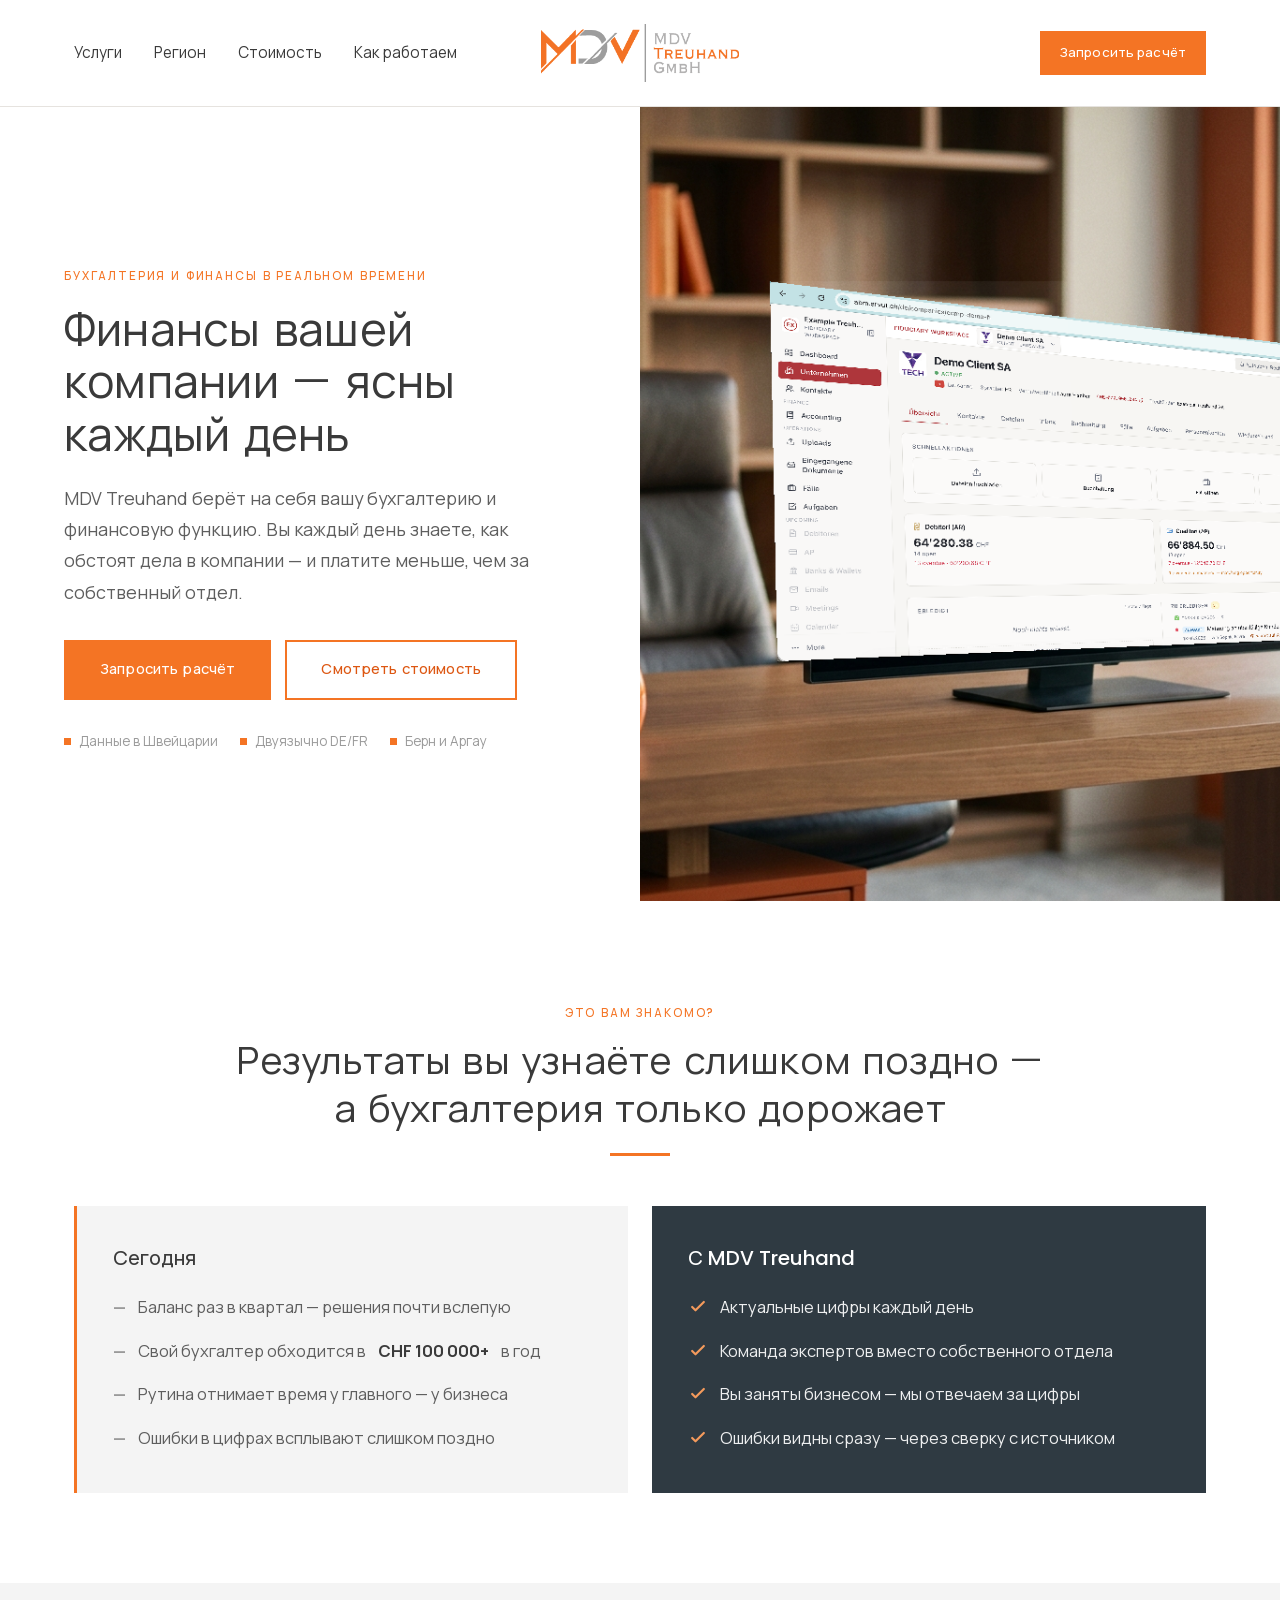
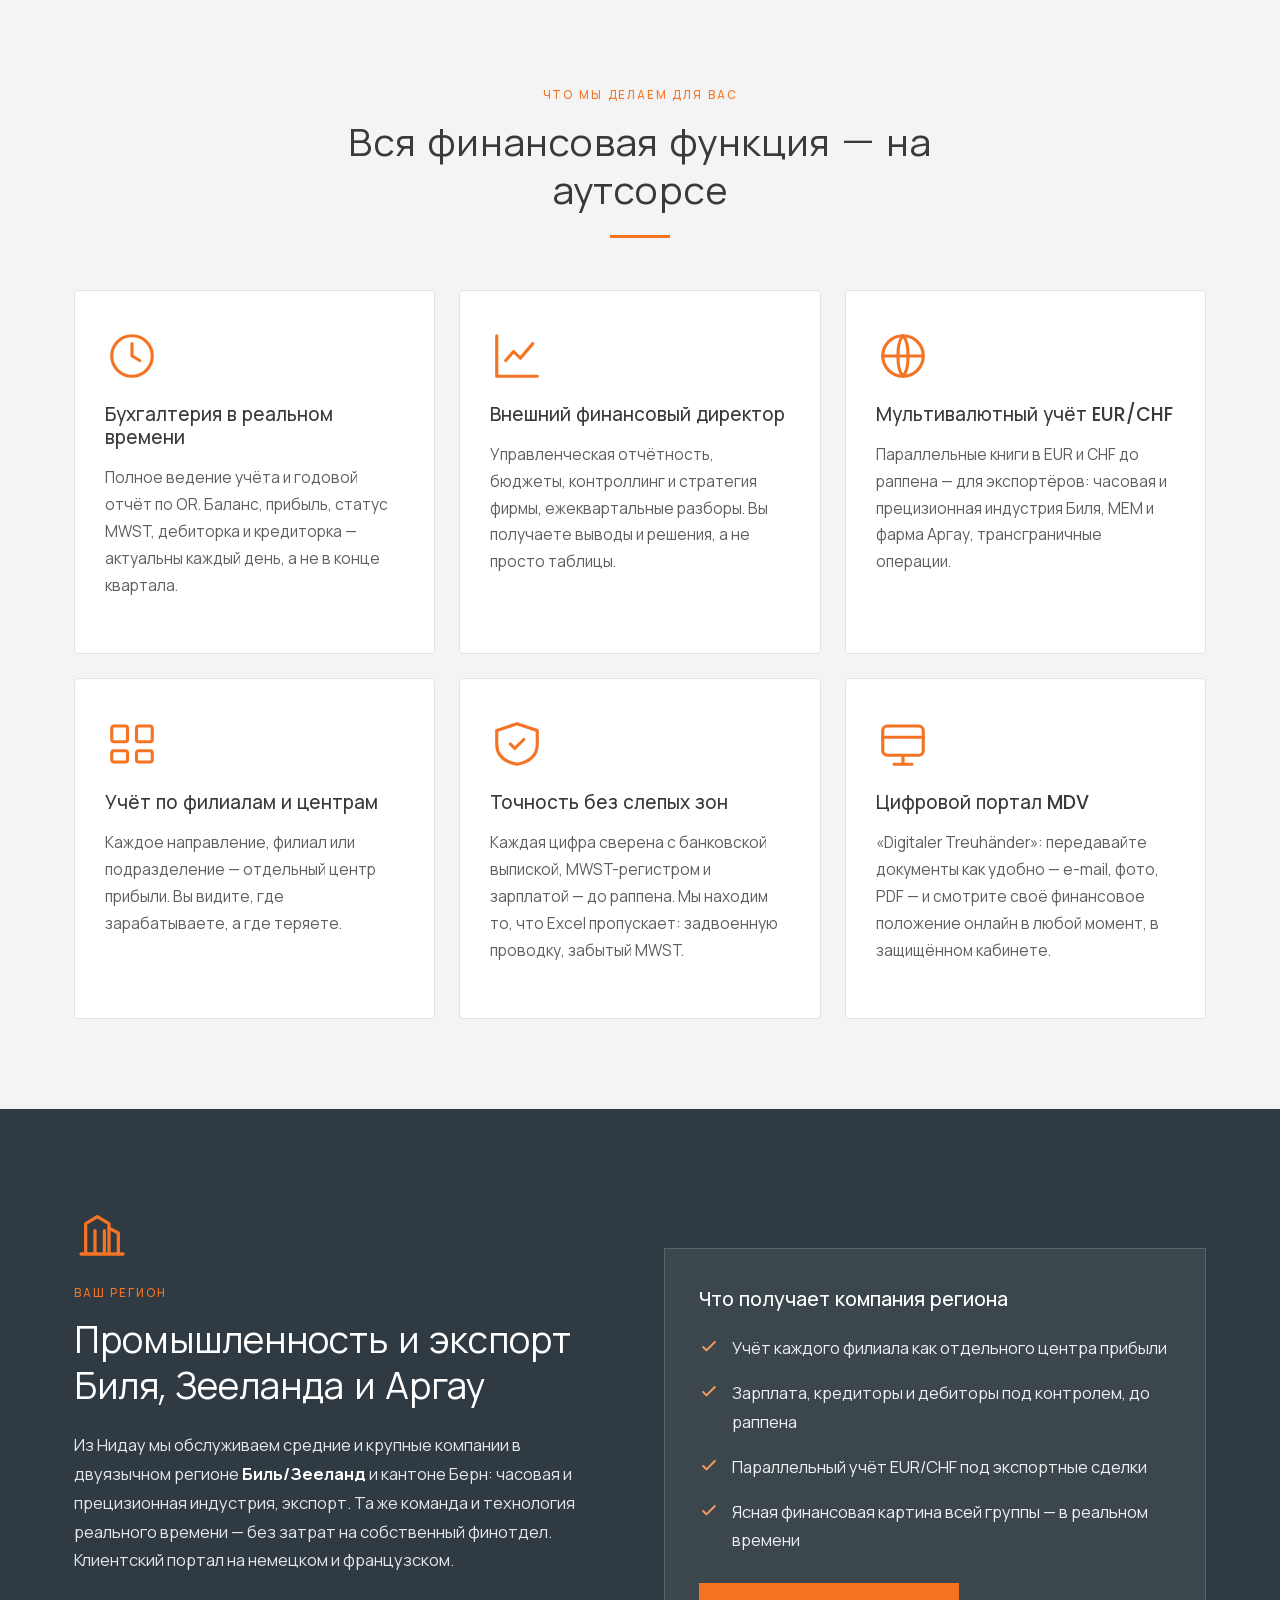
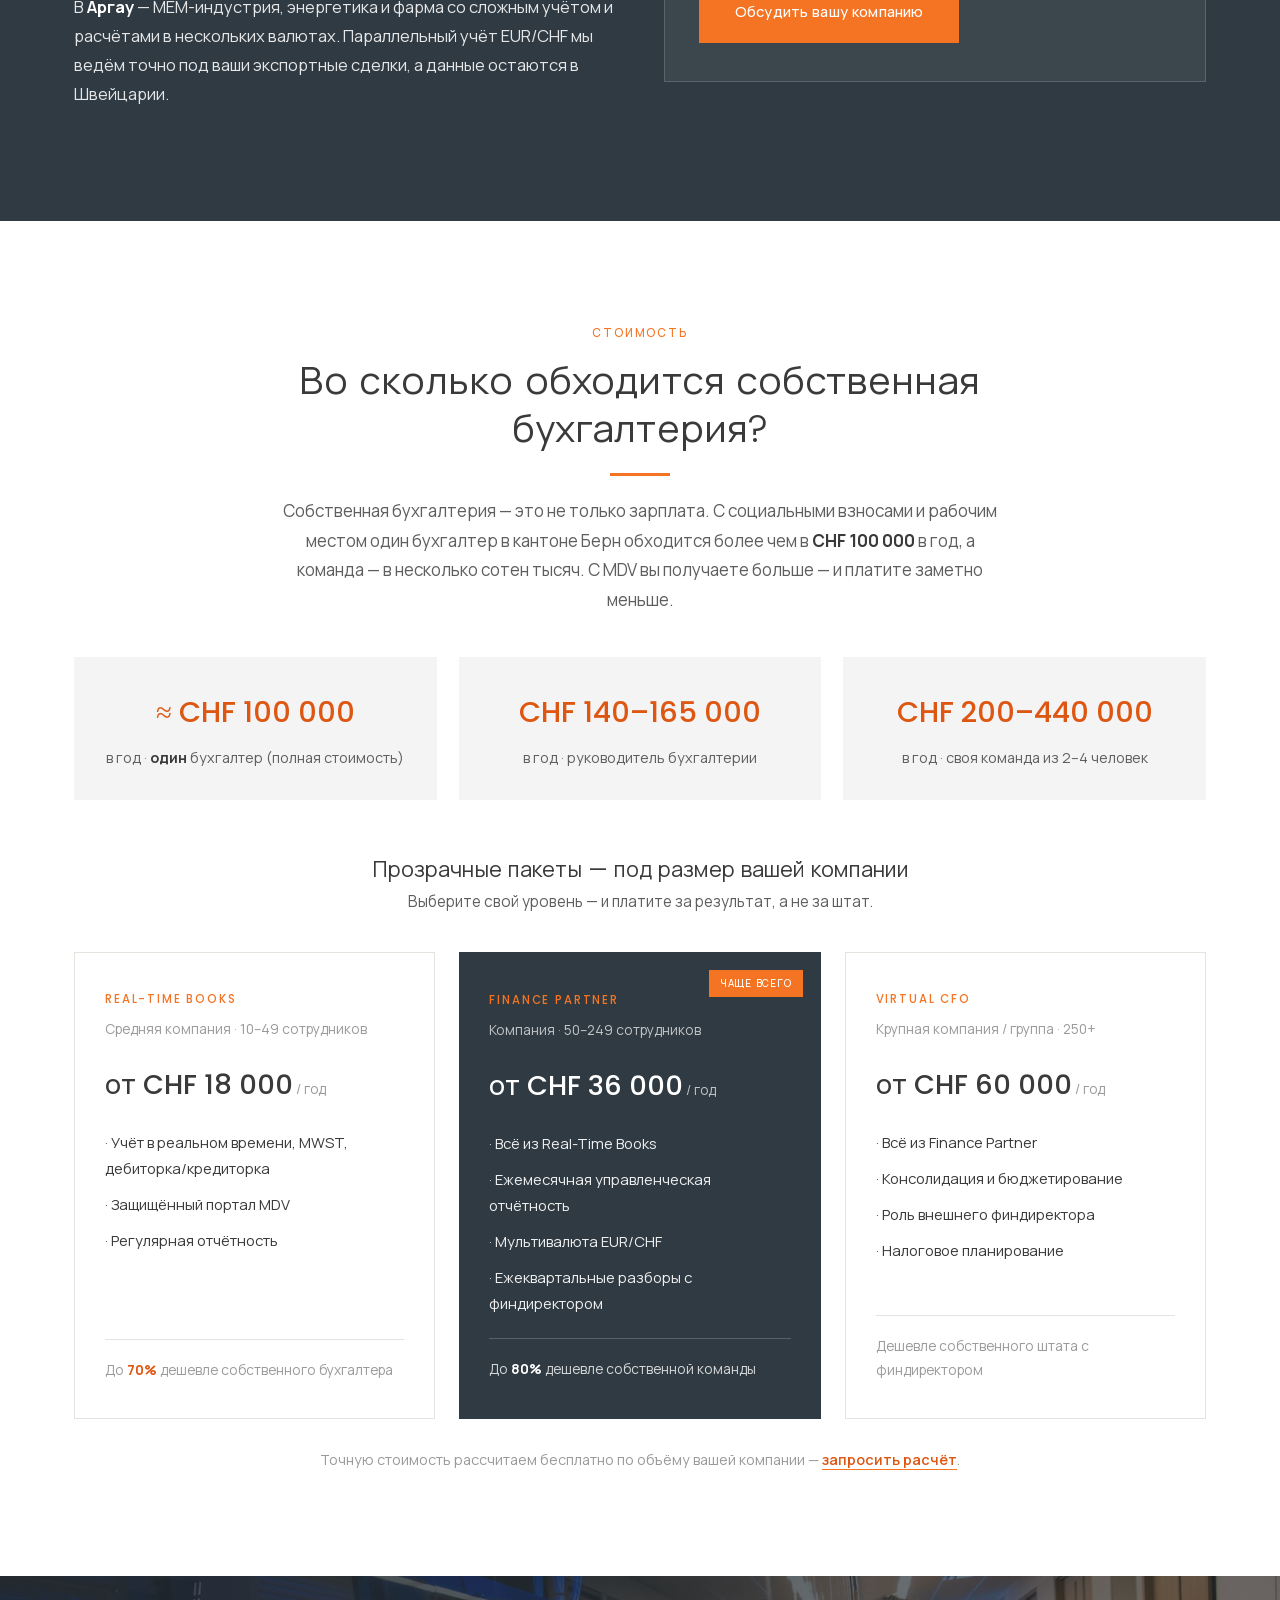
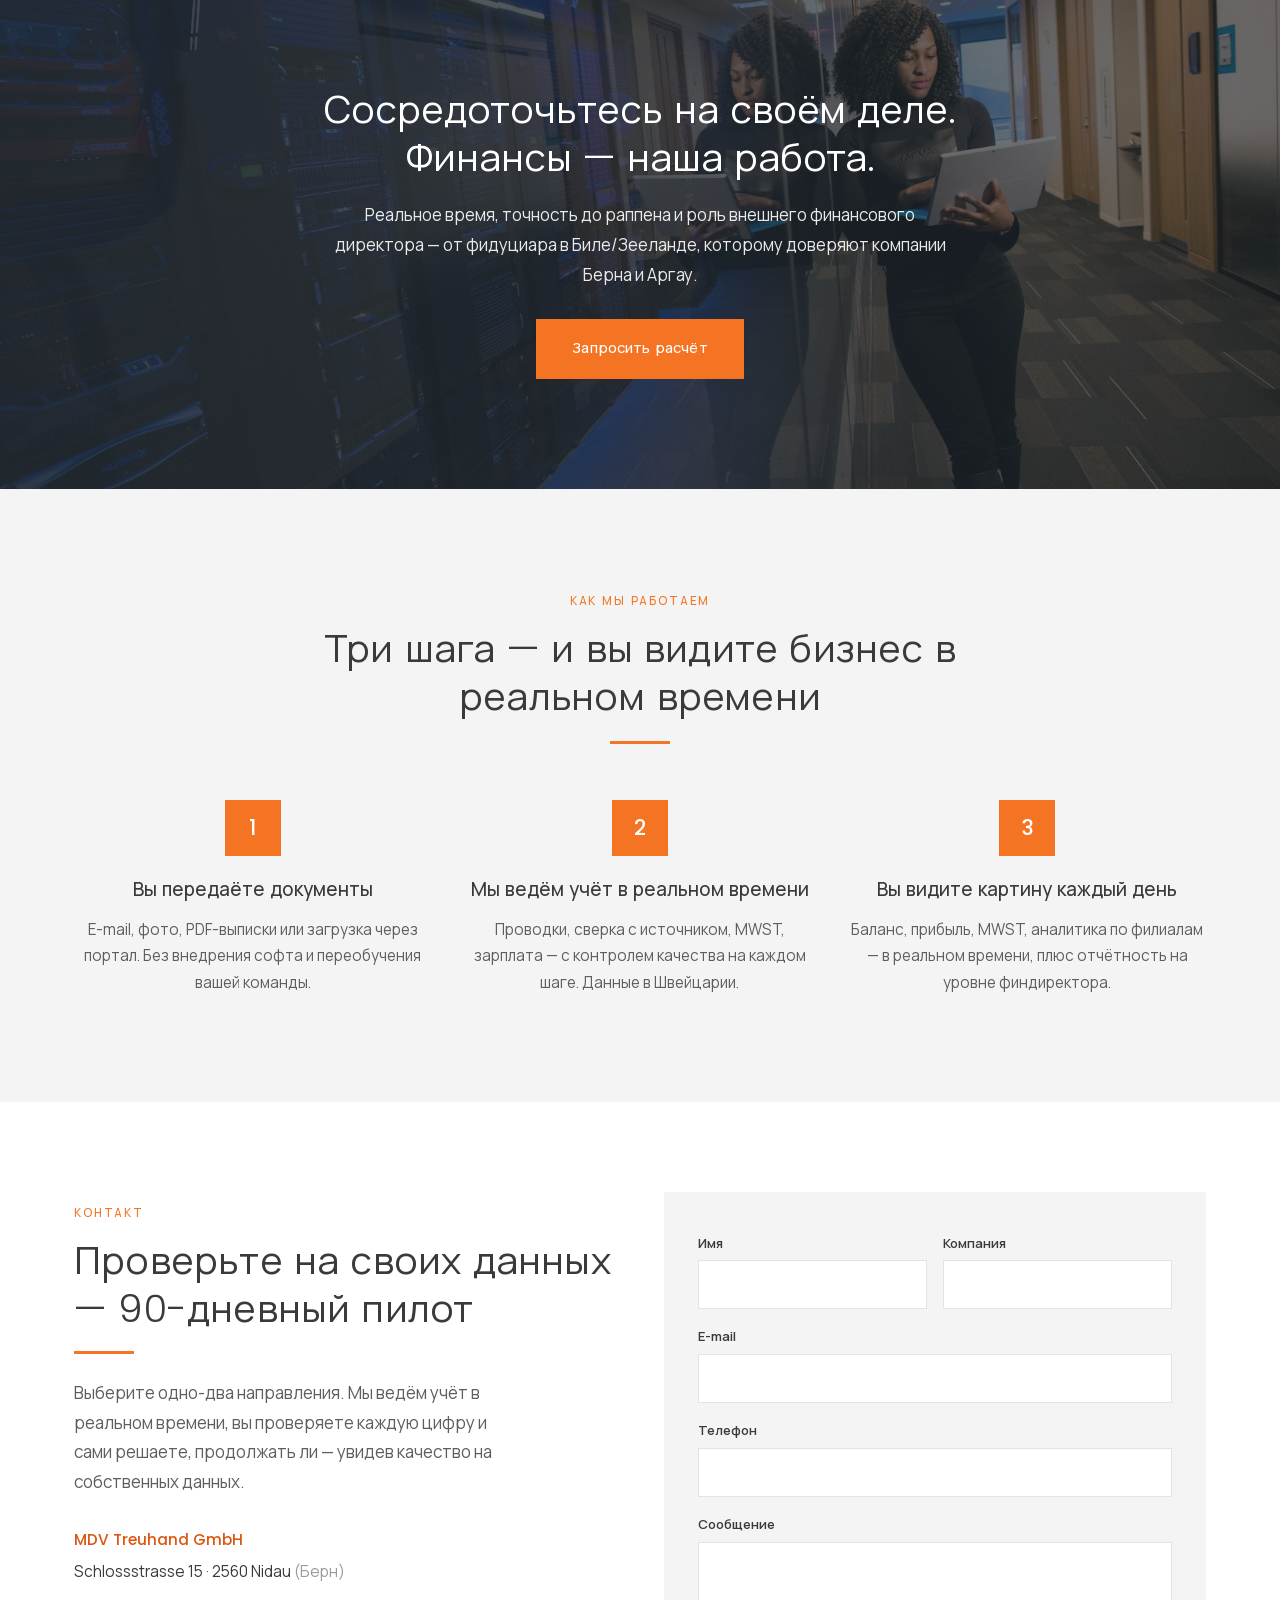
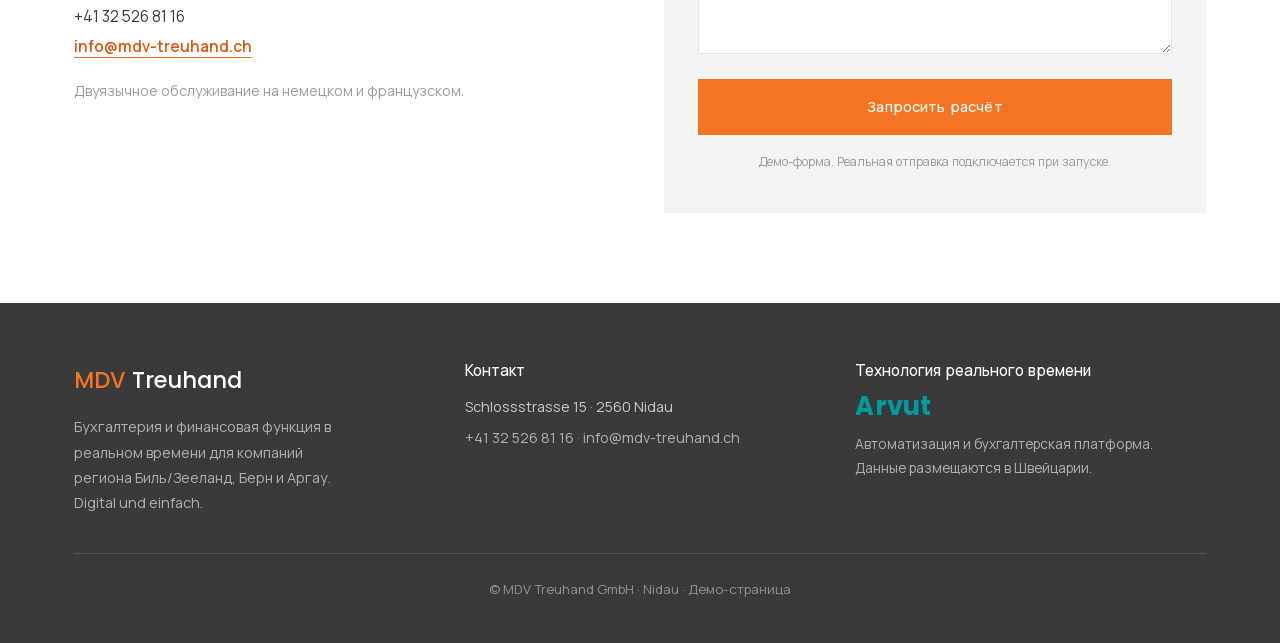
==== commit 18d58239: "Hero: сплит (текст слева, монитор с дашбордом Arvut справа, сгенерён в Higgsfield), меню выше, кнопк" ====
--- a/index.html
+++ b/index.html
@@ -51,43 +51,45 @@
 #toTop.show{opacity:1;visibility:visible;transform:none;}
 @media(max-width:860px){.hide-mob{display:none!important;}.hdr-grid{grid-template-columns:auto auto!important;justify-content:space-between!important;}.hdr-logo{justify-self:start!important;}}
 @media(max-width:820px){.g2{grid-template-columns:1fr!important;gap:40px!important;}.g2 .o-img{order:-1;}}
+@media(max-width:860px){.hero-split{grid-template-columns:1fr!important;min-height:0!important;}.hero-split .hero-img{min-height:300px;order:2;}}
 </style>
 </head>
 <body>
 
 <!-- ===== ШАПКA (широкая, лого по центру, ссылки слева, квадратная кнопка справа) ===== -->
 <header id="top" style="position:sticky;top:0;z-index:50;background:#fff;border-bottom:1px solid var(--line);">
-  <div class="wrap hdr-grid" style="height:86px;display:grid;grid-template-columns:1fr auto 1fr;align-items:center;gap:20px;">
-    <nav class="hide-mob" style="display:flex;align-items:center;gap:30px;justify-self:start;">
+  <div class="wrap hdr-grid" style="height:106px;display:grid;grid-template-columns:1fr auto 1fr;align-items:center;gap:20px;">
+    <nav class="hide-mob" style="display:flex;align-items:center;gap:32px;justify-self:start;">
       <a href="#uslugi" class="nav-a">Услуги</a>
       <a href="#region" class="nav-a">Регион</a>
       <a href="#stoimost" class="nav-a">Стоимость</a>
       <a href="#process" class="nav-a">Как работаем</a>
     </nav>
-    <a href="#top" class="hdr-logo" aria-label="MDV Treuhand" style="justify-self:center;"><img src="assets/img/logo-mdv.png?v=3" alt="MDV Treuhand GmbH" style="height:48px;width:auto;"></a>
-    <a href="#contact" class="btn" style="justify-self:end;padding:12px 26px;">Запросить расчёт</a>
+    <a href="#top" class="hdr-logo" aria-label="MDV Treuhand" style="justify-self:center;"><img src="assets/img/logo-mdv.png?v=3" alt="MDV Treuhand GmbH" style="height:58px;width:auto;"></a>
+    <a href="#contact" class="btn" style="justify-self:end;padding:9px 18px;font-size:.82rem;">Запросить расчёт</a>
   </div>
 </header>
 
-<!-- ===== HERO (тёмное деловое фото + наложение, белый тонкий заголовок слева) ===== -->
-<section style="position:relative;min-height:88vh;display:flex;align-items:center;overflow:hidden;">
-  <img src="assets/img/hero-office.jpg?v=3" alt="Совещание по финансам компании" style="position:absolute;inset:0;width:100%;height:100%;object-fit:cover;object-position:50% 45%;">
-  <div style="position:absolute;inset:0;background:linear-gradient(95deg,rgba(34,42,49,.92) 0%,rgba(34,42,49,.78) 45%,rgba(34,42,49,.45) 75%,rgba(34,42,49,.2) 100%);"></div>
-  <div class="wrap" style="position:relative;">
-    <div class="reveal" style="max-width:660px;color:#fff;padding:60px 0;">
+<!-- ===== HERO (сплит: текст слева, монитор со скрином справа) ===== -->
+<section class="hero-split" style="display:grid;grid-template-columns:1fr 1fr;align-items:stretch;min-height:calc(100vh - 106px);">
+  <div style="display:flex;align-items:center;background:#fff;padding:60px clamp(24px,5vw,72px);">
+    <div class="reveal" style="max-width:560px;text-align:left;">
       <p class="eyebrow" style="margin-bottom:18px;">Бухгалтерия и финансы в реальном времени</p>
-      <h1 style="color:#fff;font-size:clamp(2.1rem,4.4vw,3.3rem);font-weight:300;line-height:1.12;letter-spacing:.005em;margin-bottom:22px;">Финансы вашей компании — ясны каждый день</h1>
-      <p style="font-size:1.16rem;color:#e8ebee;max-width:560px;margin-bottom:32px;font-weight:400;">MDV Treuhand берёт на себя вашу бухгалтерию и финансовую функцию. Вы каждый день знаете, как обстоят дела в компании — и платите меньше, чем за собственный отдел.</p>
+      <h1 style="color:var(--ink);font-size:clamp(2rem,3.6vw,3rem);font-weight:300;line-height:1.13;letter-spacing:.005em;margin-bottom:22px;">Финансы вашей компании — ясны каждый день</h1>
+      <p style="font-size:1.12rem;color:var(--body);max-width:520px;margin-bottom:32px;">MDV Treuhand берёт на себя вашу бухгалтерию и финансовую функцию. Вы каждый день знаете, как обстоят дела в компании — и платите меньше, чем за собственный отдел.</p>
       <div style="display:flex;flex-wrap:wrap;gap:14px;">
         <a href="#contact" class="btn">Запросить расчёт</a>
-        <a href="#stoimost" class="btn btn-out">Смотреть стоимость</a>
-      </div>
-      <div style="display:flex;flex-wrap:wrap;gap:22px;margin-top:30px;color:#c8cdd2;font-size:.84rem;">
+        <a href="#stoimost" class="btn btn-oo">Смотреть стоимость</a>
+      </div>
+      <div style="display:flex;flex-wrap:wrap;gap:22px;margin-top:30px;color:var(--muted);font-size:.84rem;">
         <span style="display:flex;align-items:center;gap:8px;"><span style="width:7px;height:7px;background:var(--orange);"></span>Данные в Швейцарии</span>
         <span style="display:flex;align-items:center;gap:8px;"><span style="width:7px;height:7px;background:var(--orange);"></span>Двуязычно DE/FR</span>
         <span style="display:flex;align-items:center;gap:8px;"><span style="width:7px;height:7px;background:var(--orange);"></span>Берн и Аргау</span>
       </div>
     </div>
+  </div>
+  <div class="hero-img" style="position:relative;background:#1c2228;overflow:hidden;min-height:320px;">
+    <img src="assets/img/hero-mockup.png?v=4" alt="Платформа MDV в реальном времени на экране в кабинете" style="position:absolute;inset:0;width:100%;height:100%;object-fit:cover;object-position:50% 50%;">
   </div>
 </section>
 
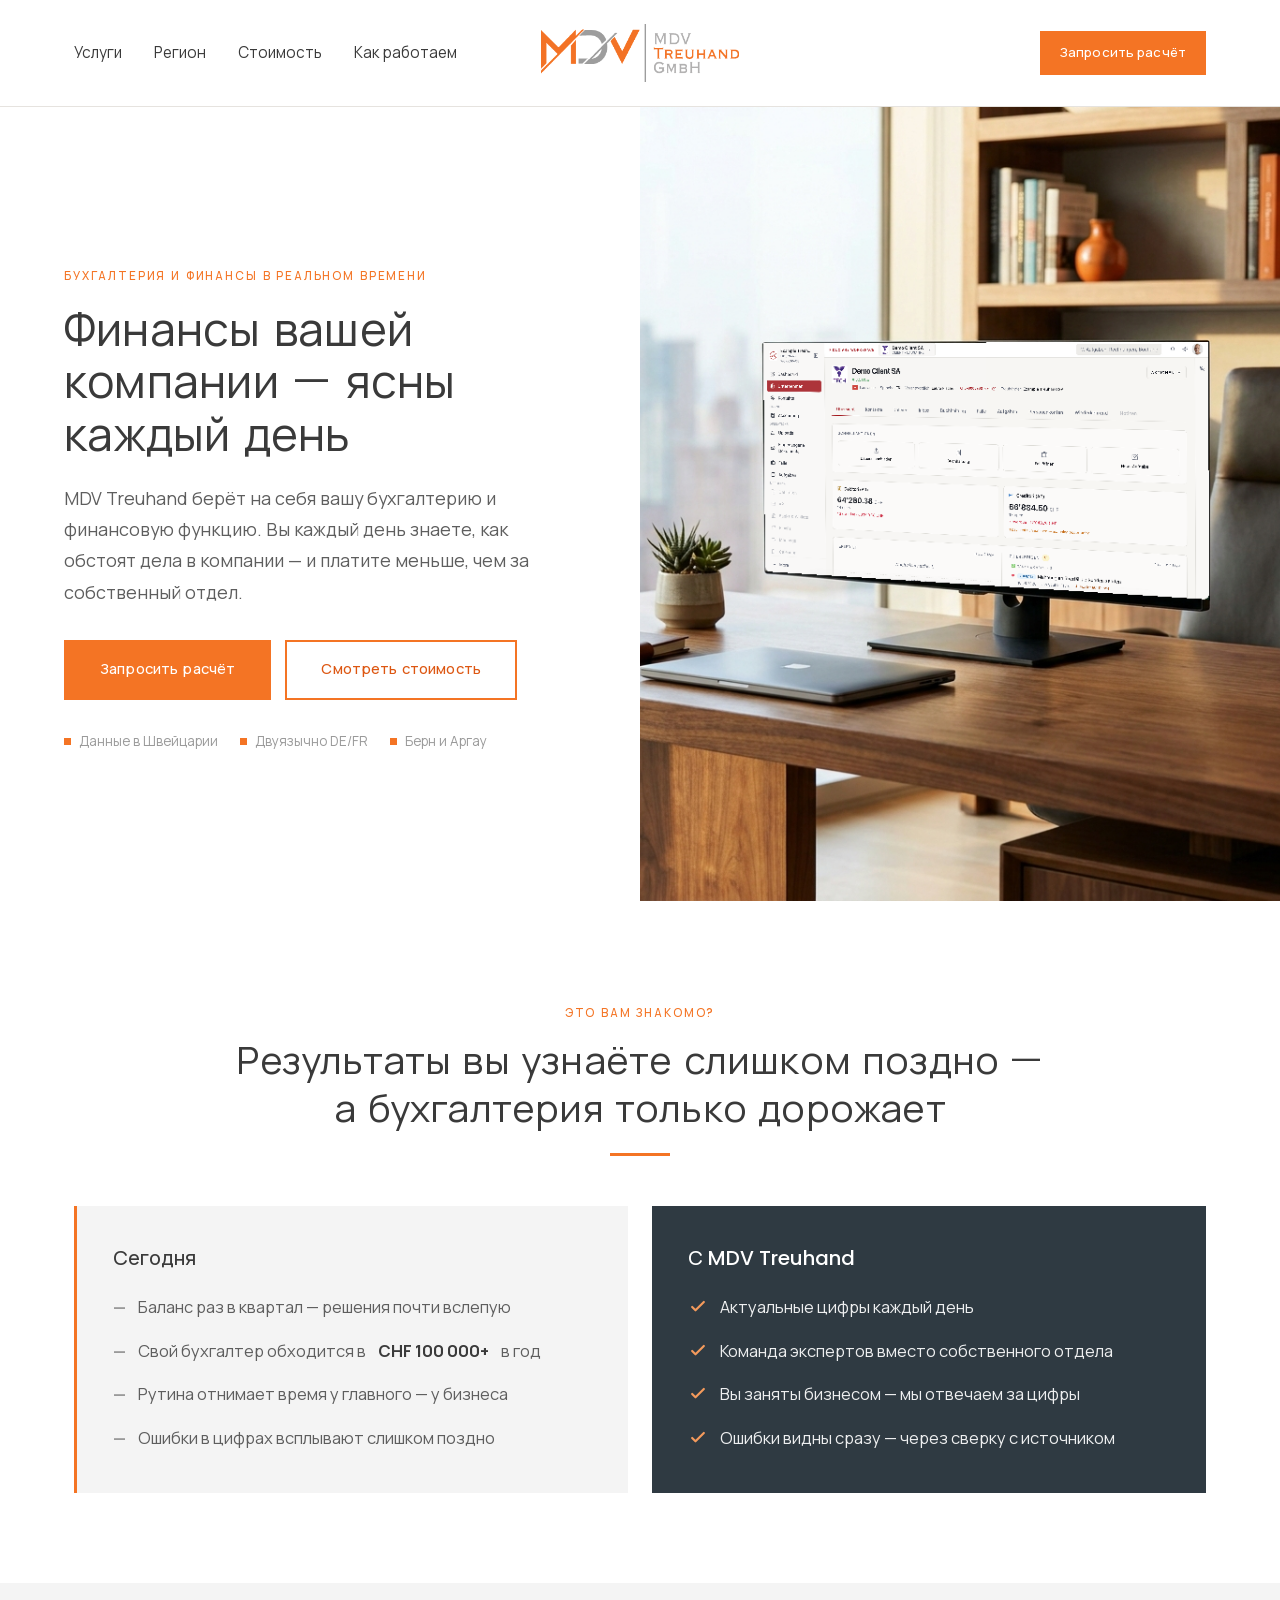
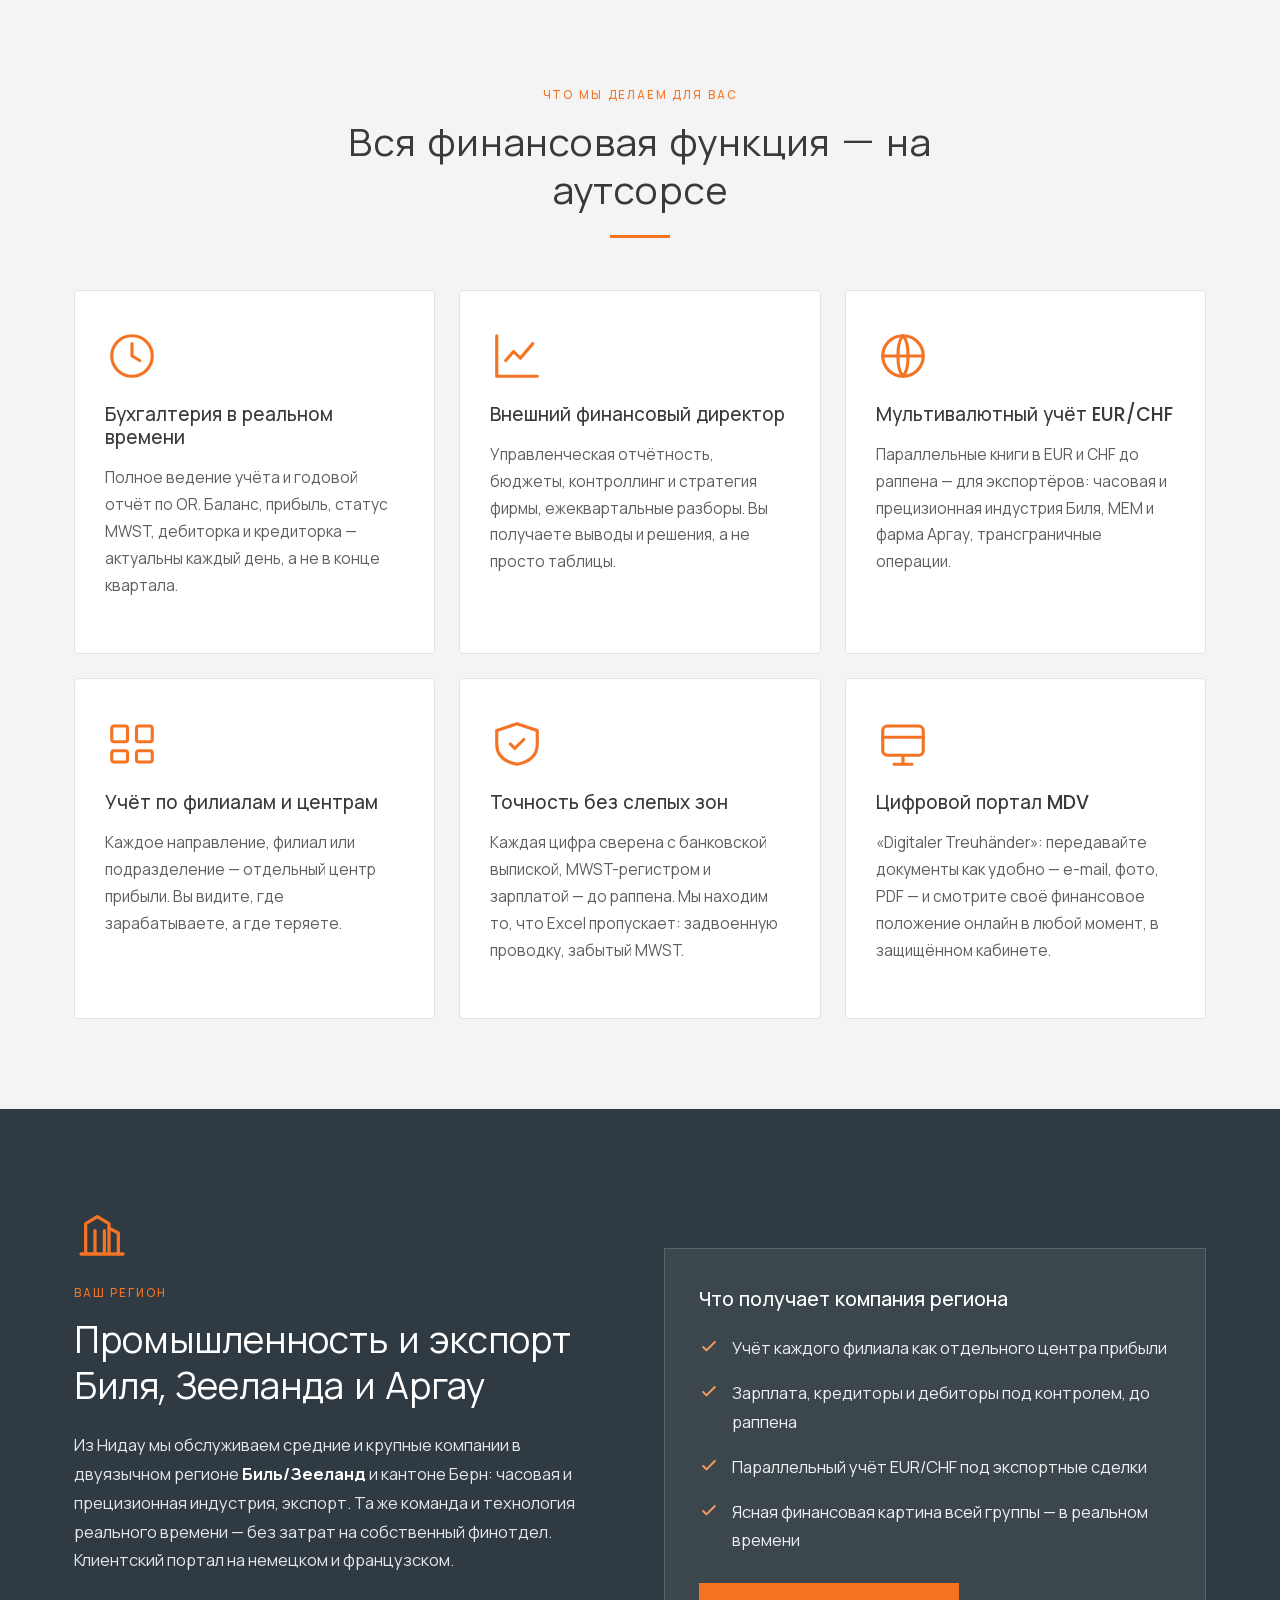
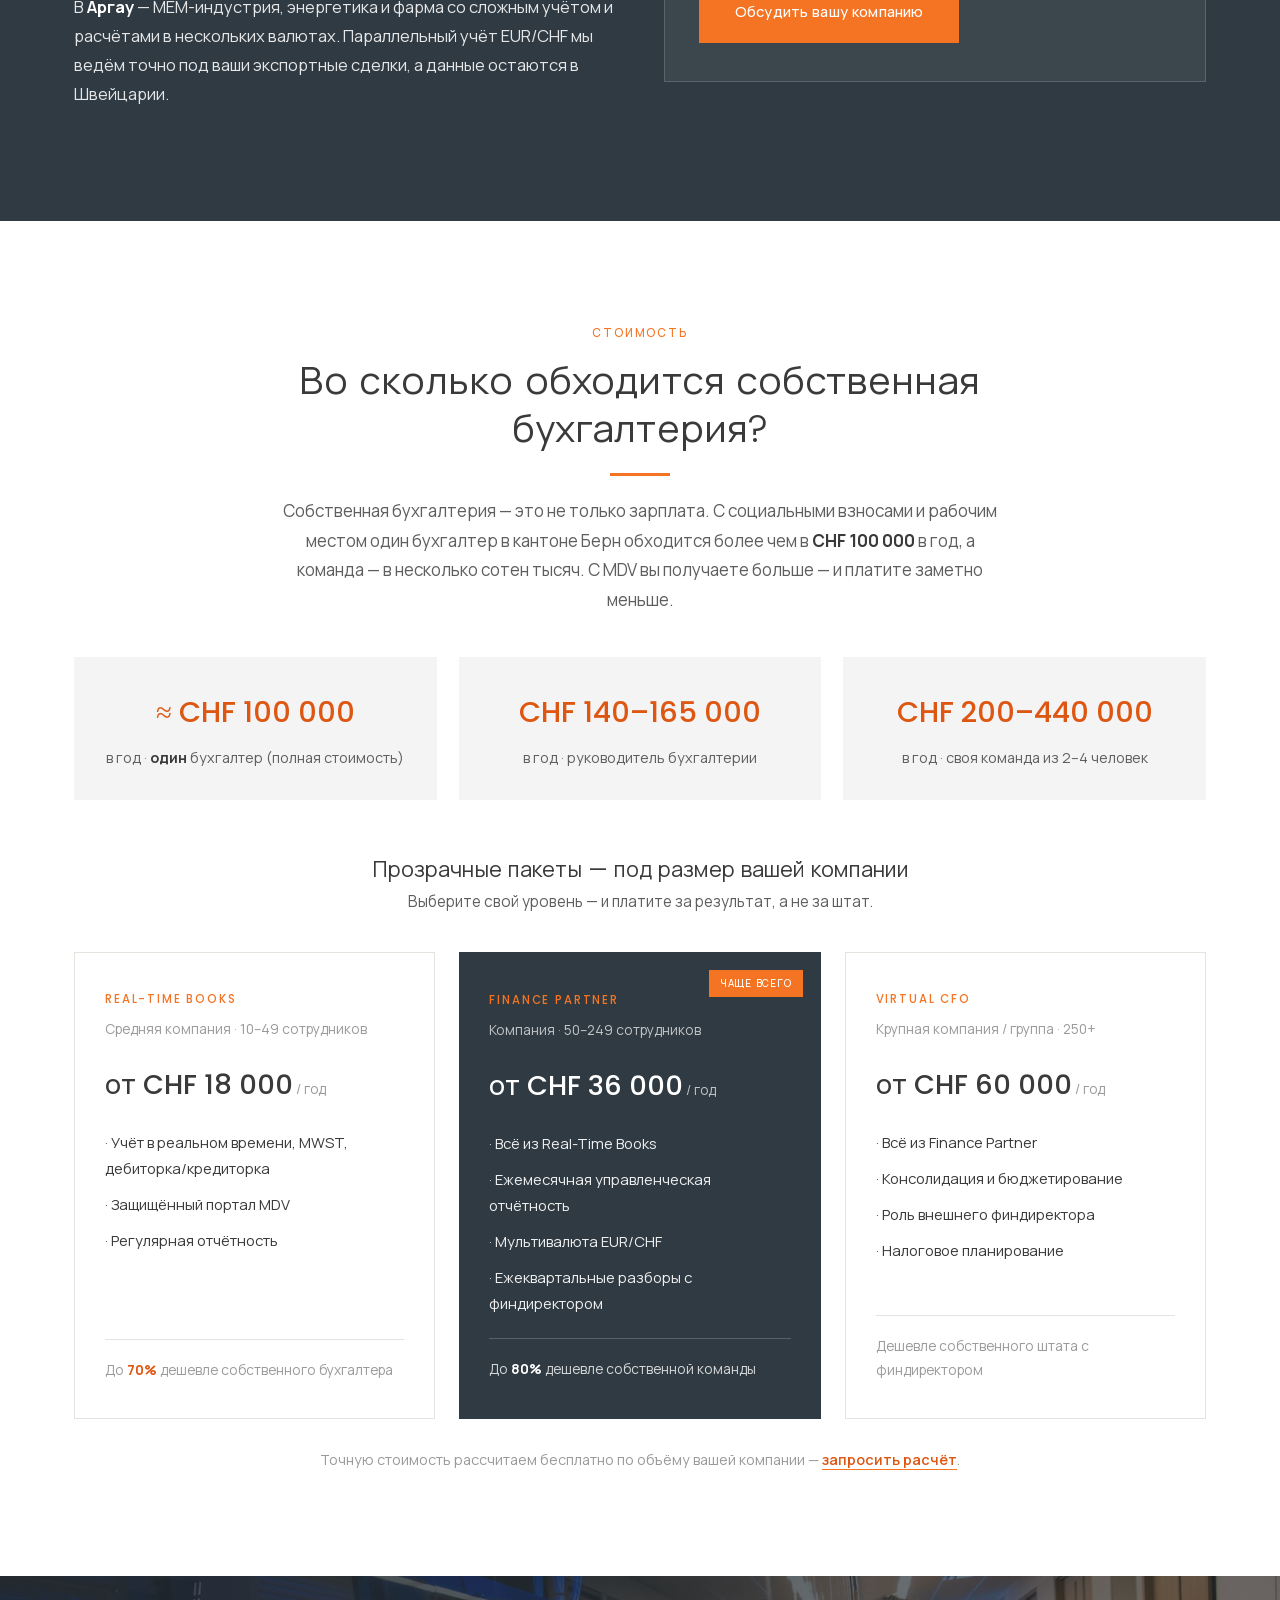
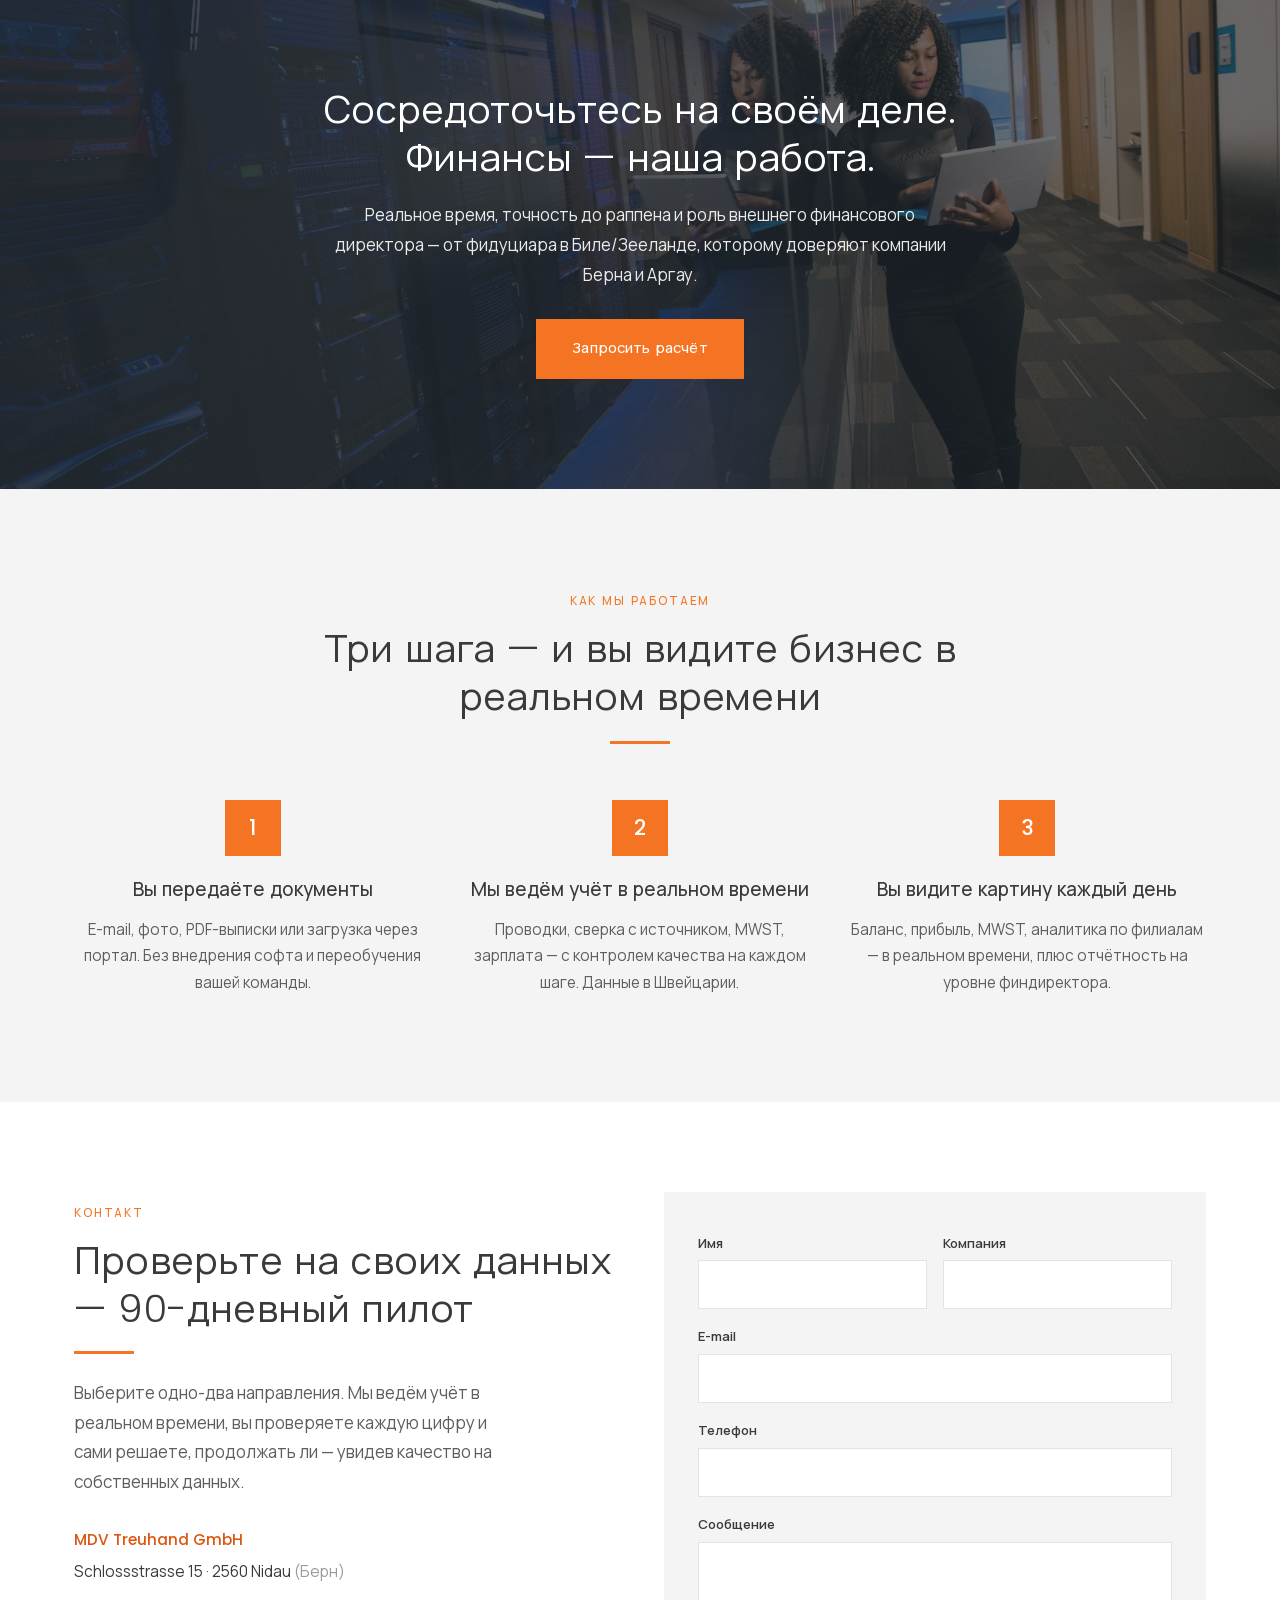
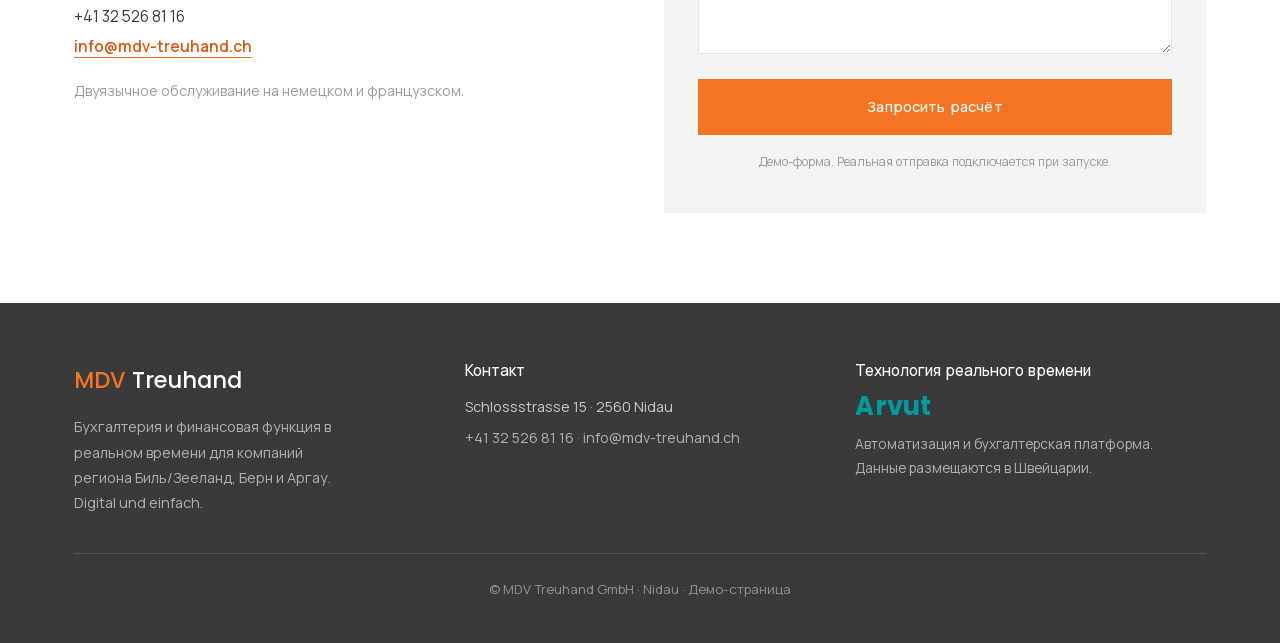
==== commit 945e5d30: "Hero: новая премиальная сцена — массивный стол руководителя, фронтальный монитор, дашборд вписан ров" ====
--- a/index.html
+++ b/index.html
@@ -89,7 +89,7 @@
     </div>
   </div>
   <div class="hero-img" style="position:relative;background:#1c2228;overflow:hidden;min-height:320px;">
-    <img src="assets/img/hero-mockup.png?v=4" alt="Платформа MDV в реальном времени на экране в кабинете" style="position:absolute;inset:0;width:100%;height:100%;object-fit:cover;object-position:50% 50%;">
+    <img src="assets/img/hero-mockup.png?v=5" alt="Платформа MDV в реальном времени на экране в кабинете" style="position:absolute;inset:0;width:100%;height:100%;object-fit:cover;object-position:50% 50%;">
   </div>
 </section>
 
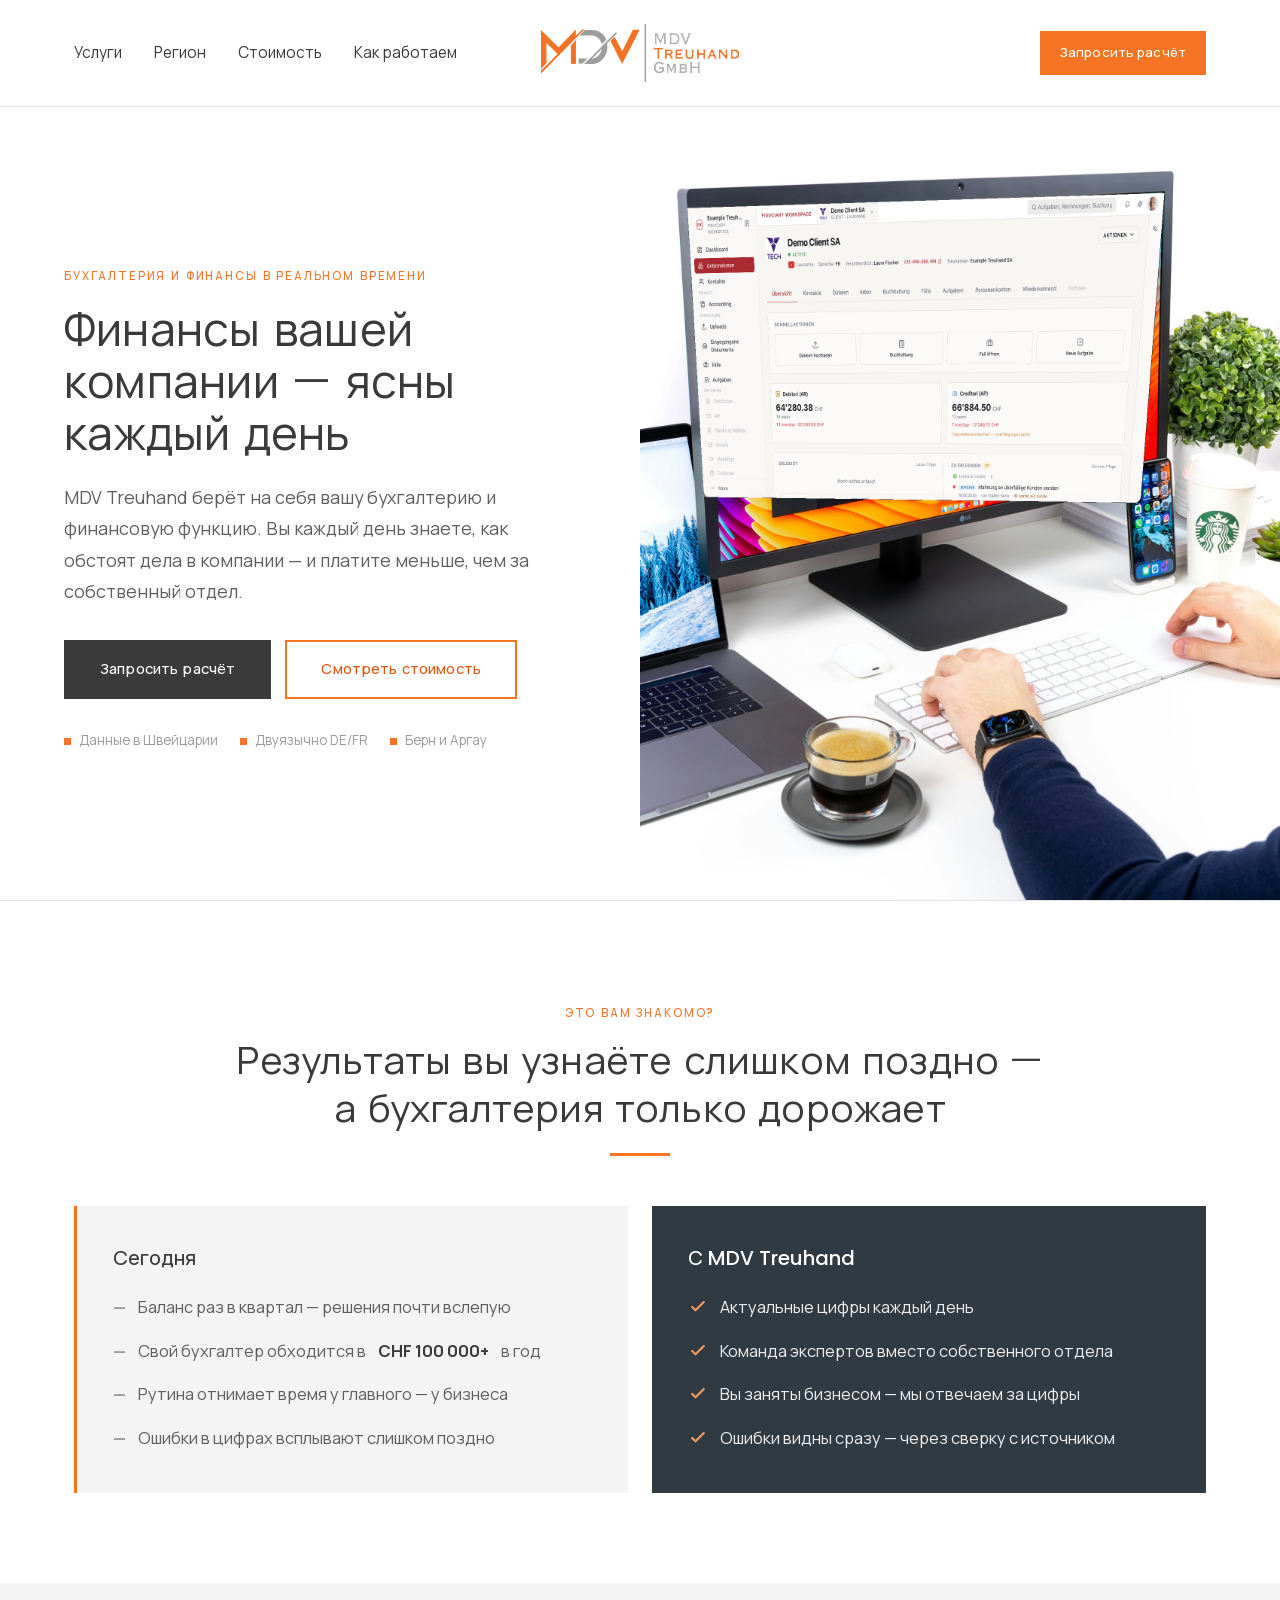
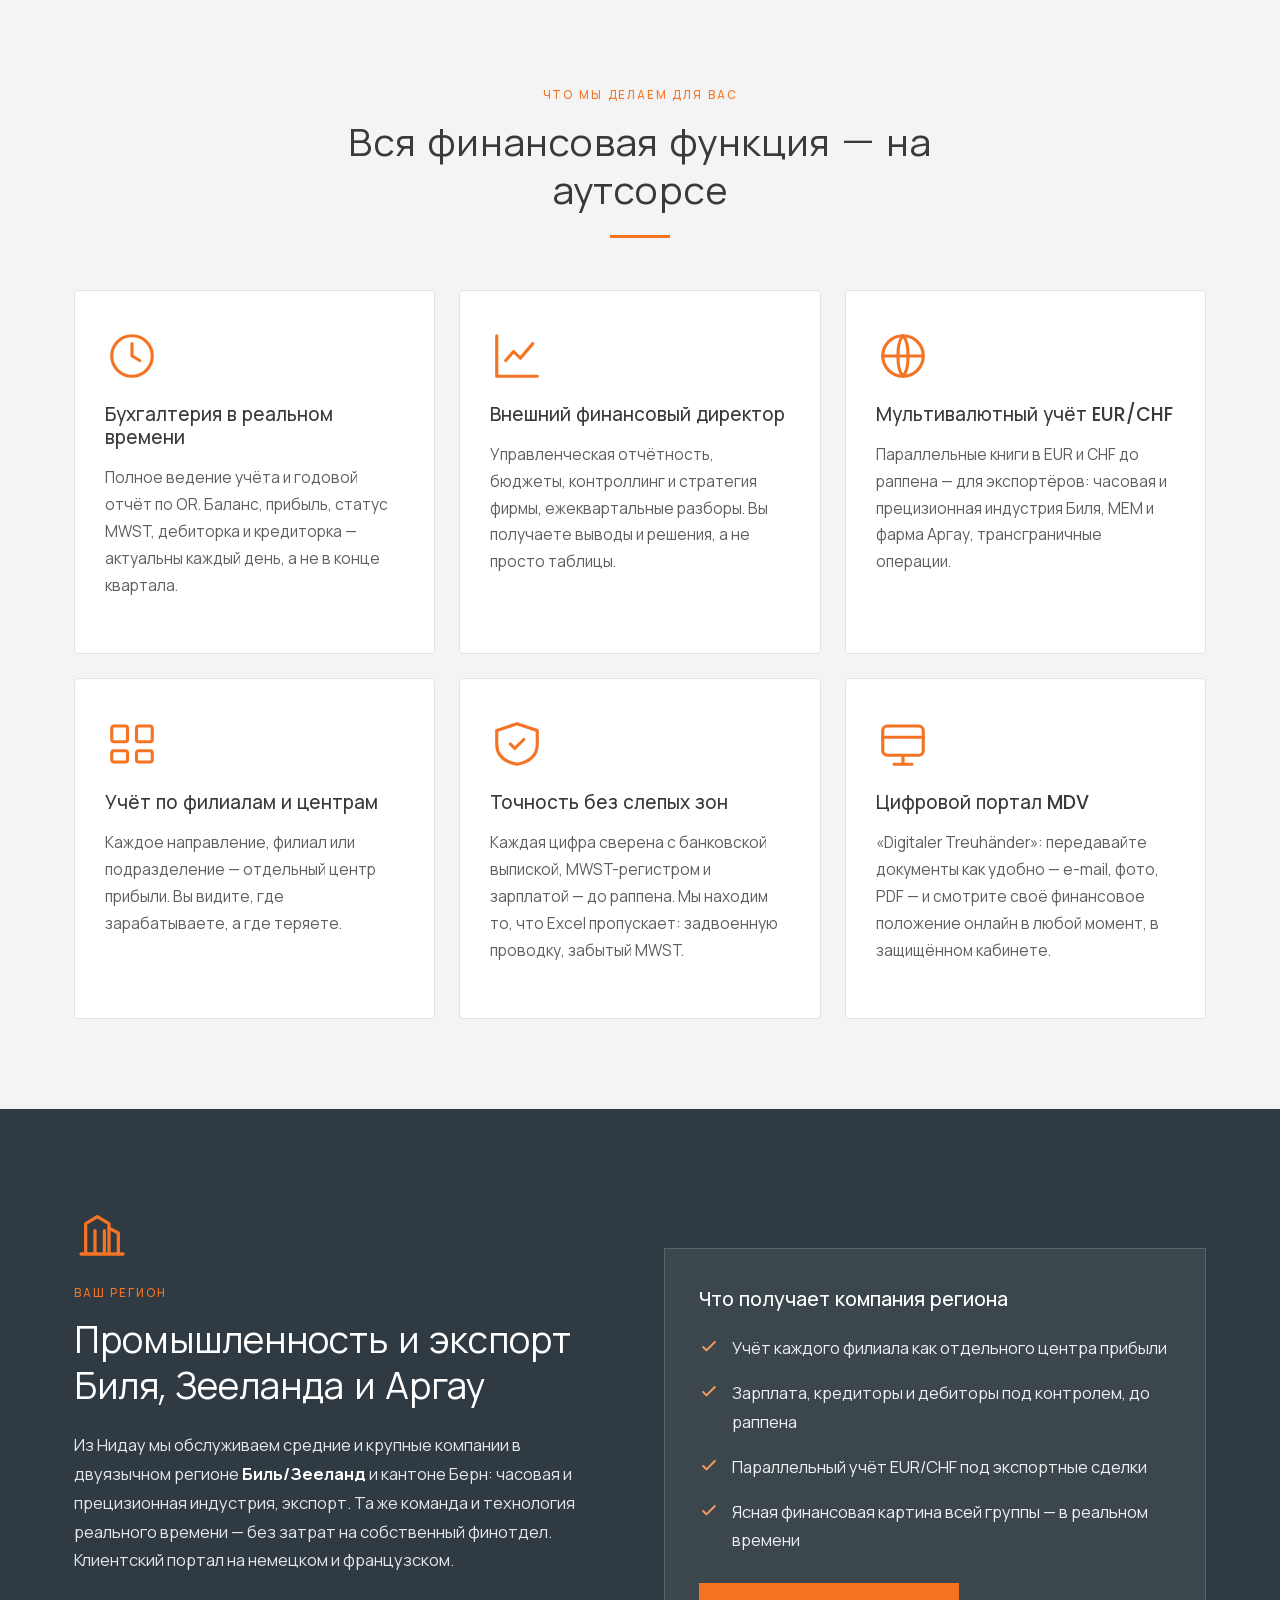
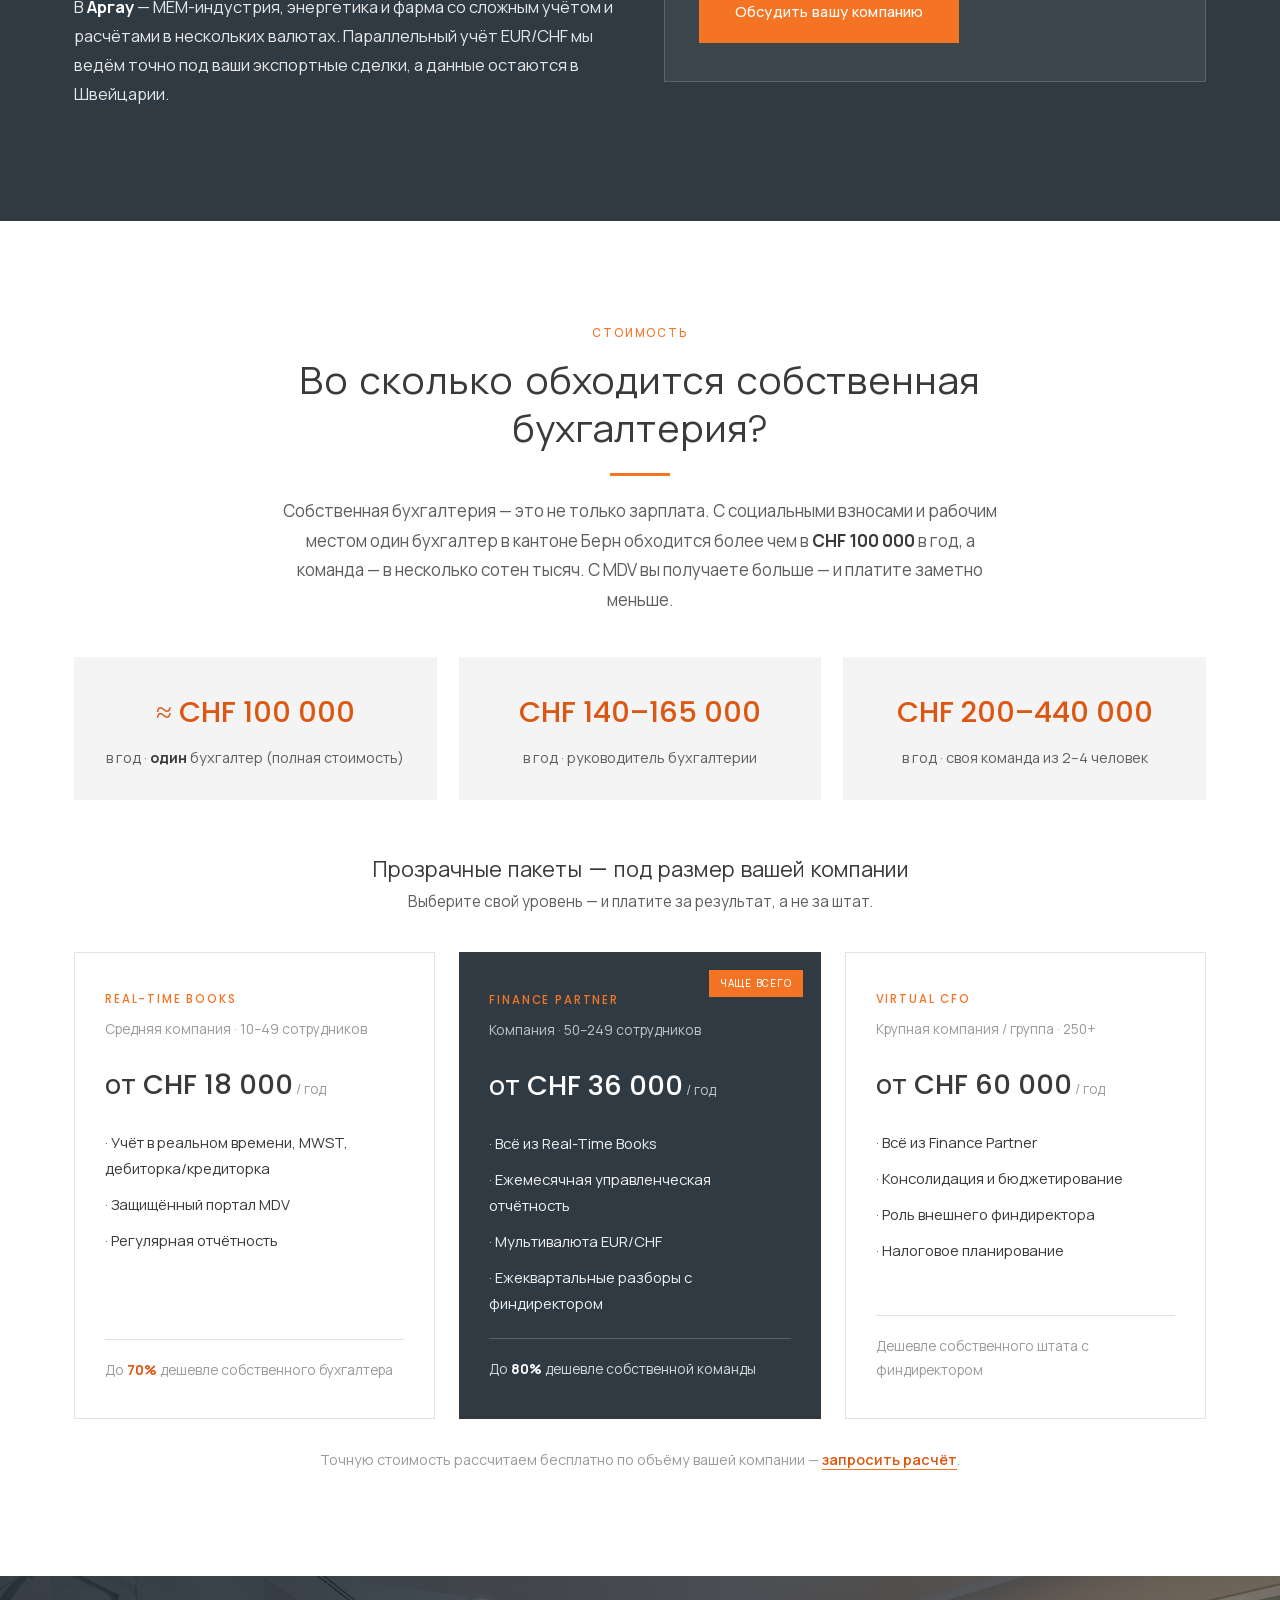
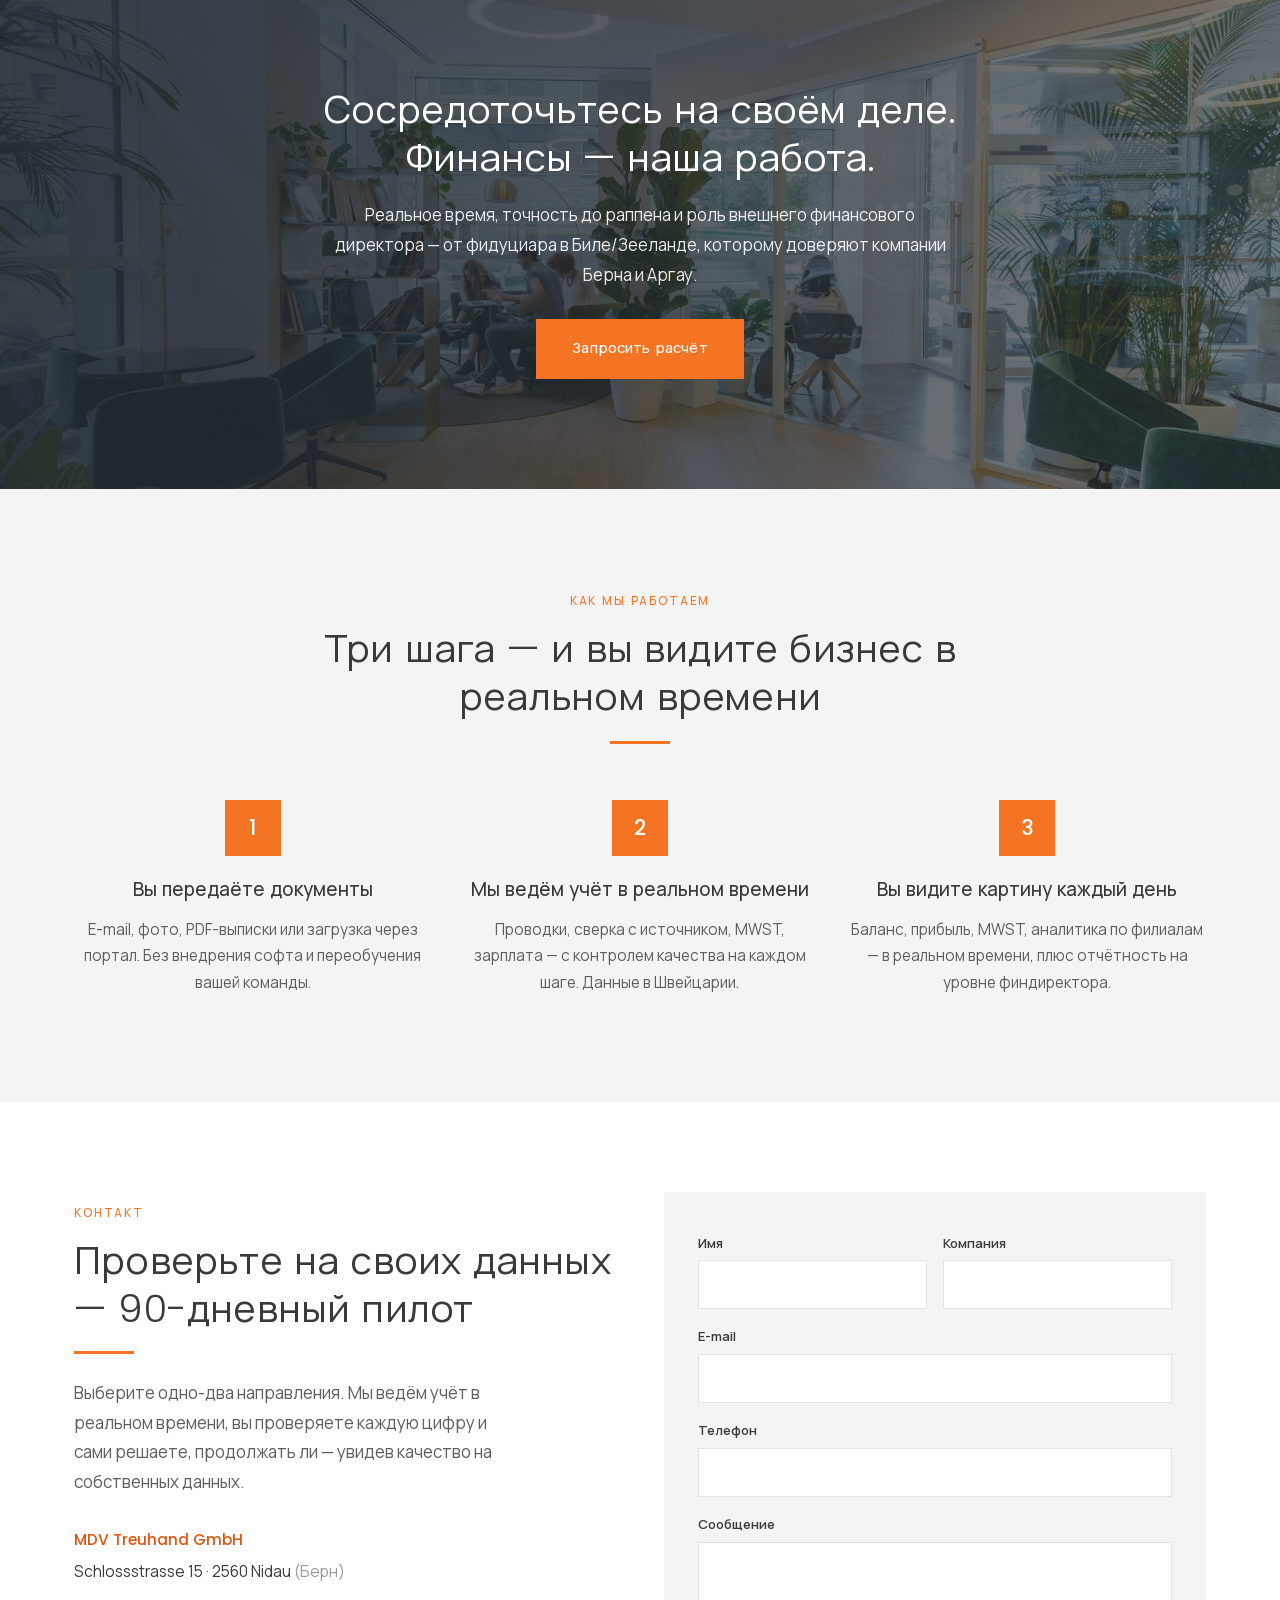
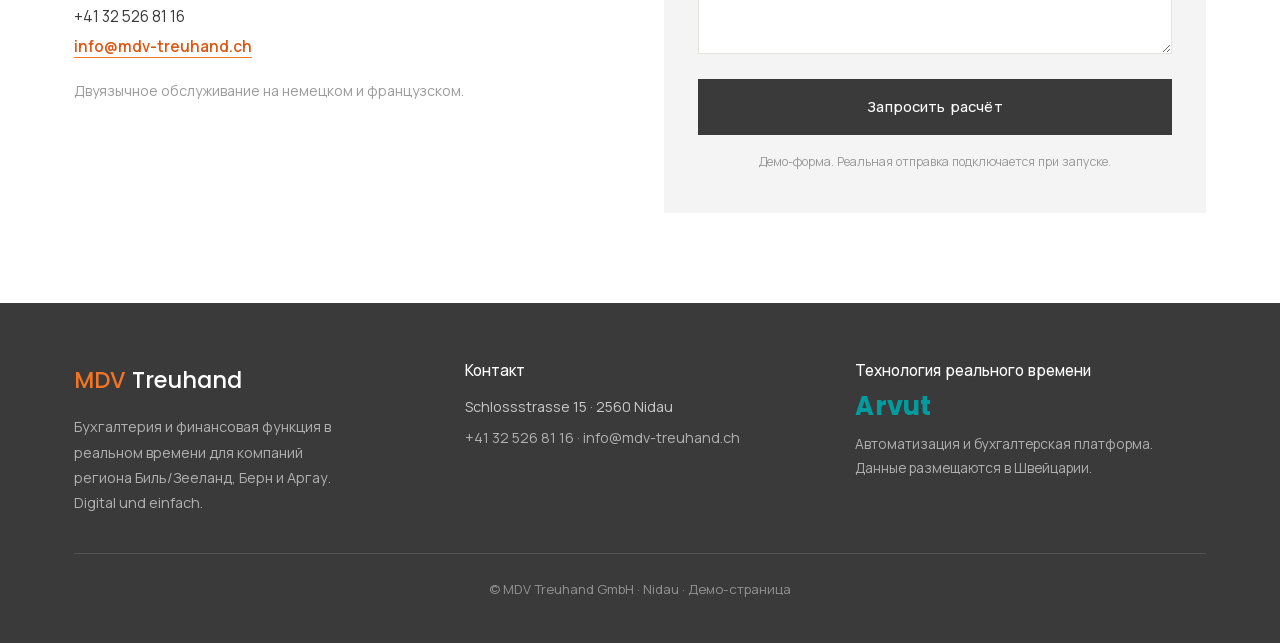
==== commit fc39a8fc: "Обложка на реальном фото (монитор+дашборд), тёмные кнопки CTA, меню не фиксированное, линия под обло" ====
--- a/index.html
+++ b/index.html
@@ -32,6 +32,8 @@
 .btn-out:hover{background:#fff;color:var(--ink);border-color:#fff;}
 .btn-oo{background:transparent;color:var(--orange-d);border:2px solid var(--orange);}
 .btn-oo:hover{background:var(--orange);color:#fff;}
+.btn-dark{background:var(--ink);color:#fff;border:2px solid var(--ink);}
+.btn-dark:hover{background:#000;border-color:#000;}
 .nav-a{font-family:'Poppins','Manrope',sans-serif;font-weight:400;font-size:.95rem;color:var(--ink);transition:color .2s;}
 .nav-a:hover{color:var(--orange);}
 .link-u{color:var(--orange-d);font-weight:600;border-bottom:1px solid var(--orange);}
@@ -57,7 +59,7 @@
 <body>
 
 <!-- ===== ШАПКA (широкая, лого по центру, ссылки слева, квадратная кнопка справа) ===== -->
-<header id="top" style="position:sticky;top:0;z-index:50;background:#fff;border-bottom:1px solid var(--line);">
+<header id="top" style="position:relative;z-index:50;background:#fff;border-bottom:1px solid var(--line);">
   <div class="wrap hdr-grid" style="height:106px;display:grid;grid-template-columns:1fr auto 1fr;align-items:center;gap:20px;">
     <nav class="hide-mob" style="display:flex;align-items:center;gap:32px;justify-self:start;">
       <a href="#uslugi" class="nav-a">Услуги</a>
@@ -71,14 +73,14 @@
 </header>
 
 <!-- ===== HERO (сплит: текст слева, монитор со скрином справа) ===== -->
-<section class="hero-split" style="display:grid;grid-template-columns:1fr 1fr;align-items:stretch;min-height:calc(100vh - 106px);">
+<section class="hero-split" style="display:grid;grid-template-columns:1fr 1fr;align-items:stretch;min-height:calc(100vh - 106px);border-bottom:1px solid var(--line);">
   <div style="display:flex;align-items:center;background:#fff;padding:60px clamp(24px,5vw,72px);">
     <div class="reveal" style="max-width:560px;text-align:left;">
       <p class="eyebrow" style="margin-bottom:18px;">Бухгалтерия и финансы в реальном времени</p>
       <h1 style="color:var(--ink);font-size:clamp(2rem,3.6vw,3rem);font-weight:300;line-height:1.13;letter-spacing:.005em;margin-bottom:22px;">Финансы вашей компании — ясны каждый день</h1>
       <p style="font-size:1.12rem;color:var(--body);max-width:520px;margin-bottom:32px;">MDV Treuhand берёт на себя вашу бухгалтерию и финансовую функцию. Вы каждый день знаете, как обстоят дела в компании — и платите меньше, чем за собственный отдел.</p>
       <div style="display:flex;flex-wrap:wrap;gap:14px;">
-        <a href="#contact" class="btn">Запросить расчёт</a>
+        <a href="#contact" class="btn btn-dark">Запросить расчёт</a>
         <a href="#stoimost" class="btn btn-oo">Смотреть стоимость</a>
       </div>
       <div style="display:flex;flex-wrap:wrap;gap:22px;margin-top:30px;color:var(--muted);font-size:.84rem;">
@@ -89,7 +91,7 @@
     </div>
   </div>
   <div class="hero-img" style="position:relative;background:#1c2228;overflow:hidden;min-height:320px;">
-    <img src="assets/img/hero-mockup.png?v=5" alt="Платформа MDV в реальном времени на экране в кабинете" style="position:absolute;inset:0;width:100%;height:100%;object-fit:cover;object-position:50% 50%;">
+    <img src="assets/img/hero-mockup.png?v=6" alt="Платформа MDV в реальном времени на экране" style="position:absolute;inset:0;width:100%;height:100%;object-fit:cover;object-position:32% 42%;">
   </div>
 </section>
 
@@ -249,7 +251,7 @@
 
 <!-- ===== АКЦЕНТ-БАННЕР (затемнённое фото) ===== -->
 <section style="position:relative;padding:110px 0;overflow:hidden;">
-  <img src="assets/img/band-bg.jpg?v=3" alt="" style="position:absolute;inset:0;width:100%;height:100%;object-fit:cover;object-position:50% 40%;">
+  <img src="assets/img/band-bg.jpg?v=6" alt="" style="position:absolute;inset:0;width:100%;height:100%;object-fit:cover;object-position:50% 40%;">
   <div style="position:absolute;inset:0;background:linear-gradient(90deg,rgba(34,42,49,.9),rgba(34,42,49,.6));"></div>
   <div class="wrap reveal" style="position:relative;text-align:center;max-width:780px;">
     <h2 style="color:#fff;font-weight:300;font-size:clamp(1.7rem,3.6vw,2.4rem);margin-bottom:18px;">Сосредоточьтесь на своём деле.<br>Финансы — наша работа.</h2>
@@ -303,7 +305,7 @@
         <div><label>E-mail</label><input type="email"></div>
         <div><label>Телефон</label><input type="tel"></div>
         <div><label>Сообщение</label><textarea rows="4"></textarea></div>
-        <button class="btn" style="width:100%;">Запросить расчёт</button>
+        <button class="btn btn-dark" style="width:100%;">Запросить расчёт</button>
         <p style="text-align:center;font-size:.78rem;color:var(--muted);margin:0;">Демо-форма. Реальная отправка подключается при запуске.</p>
       </form>
     </div>
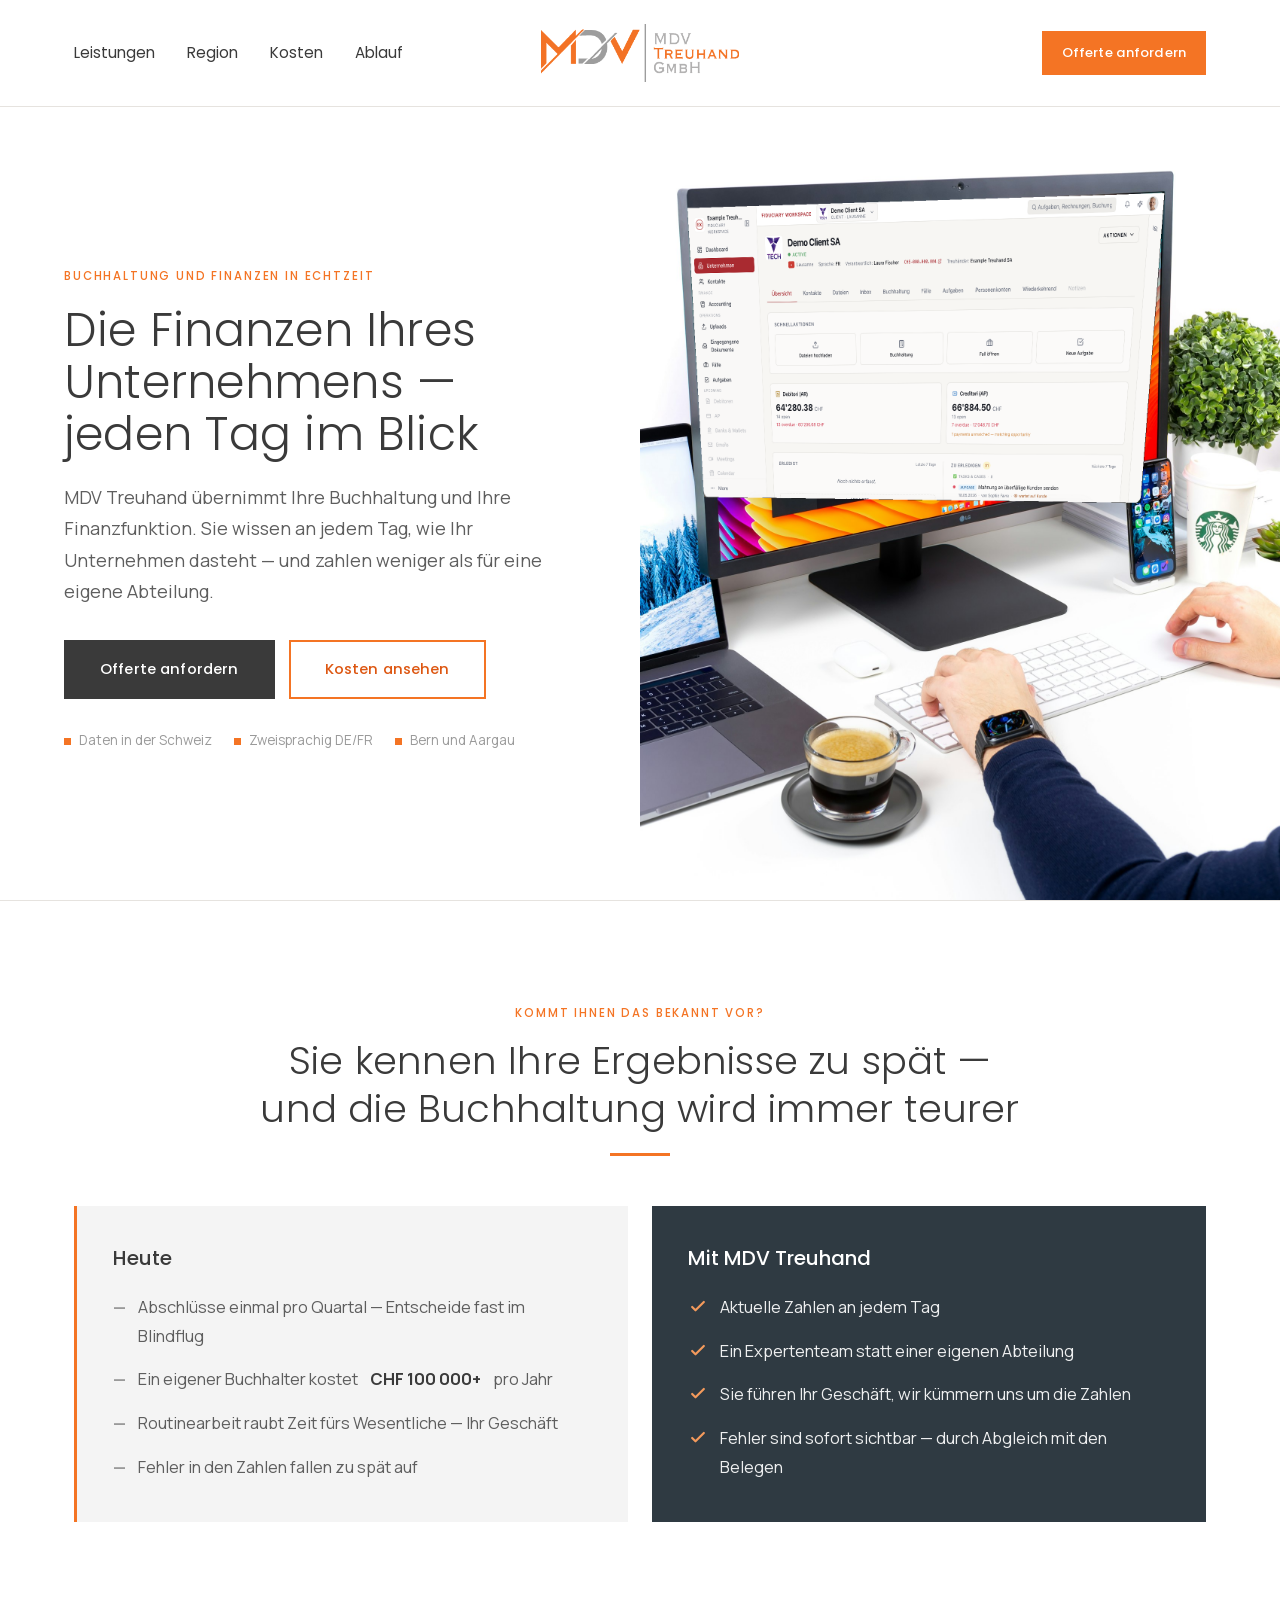
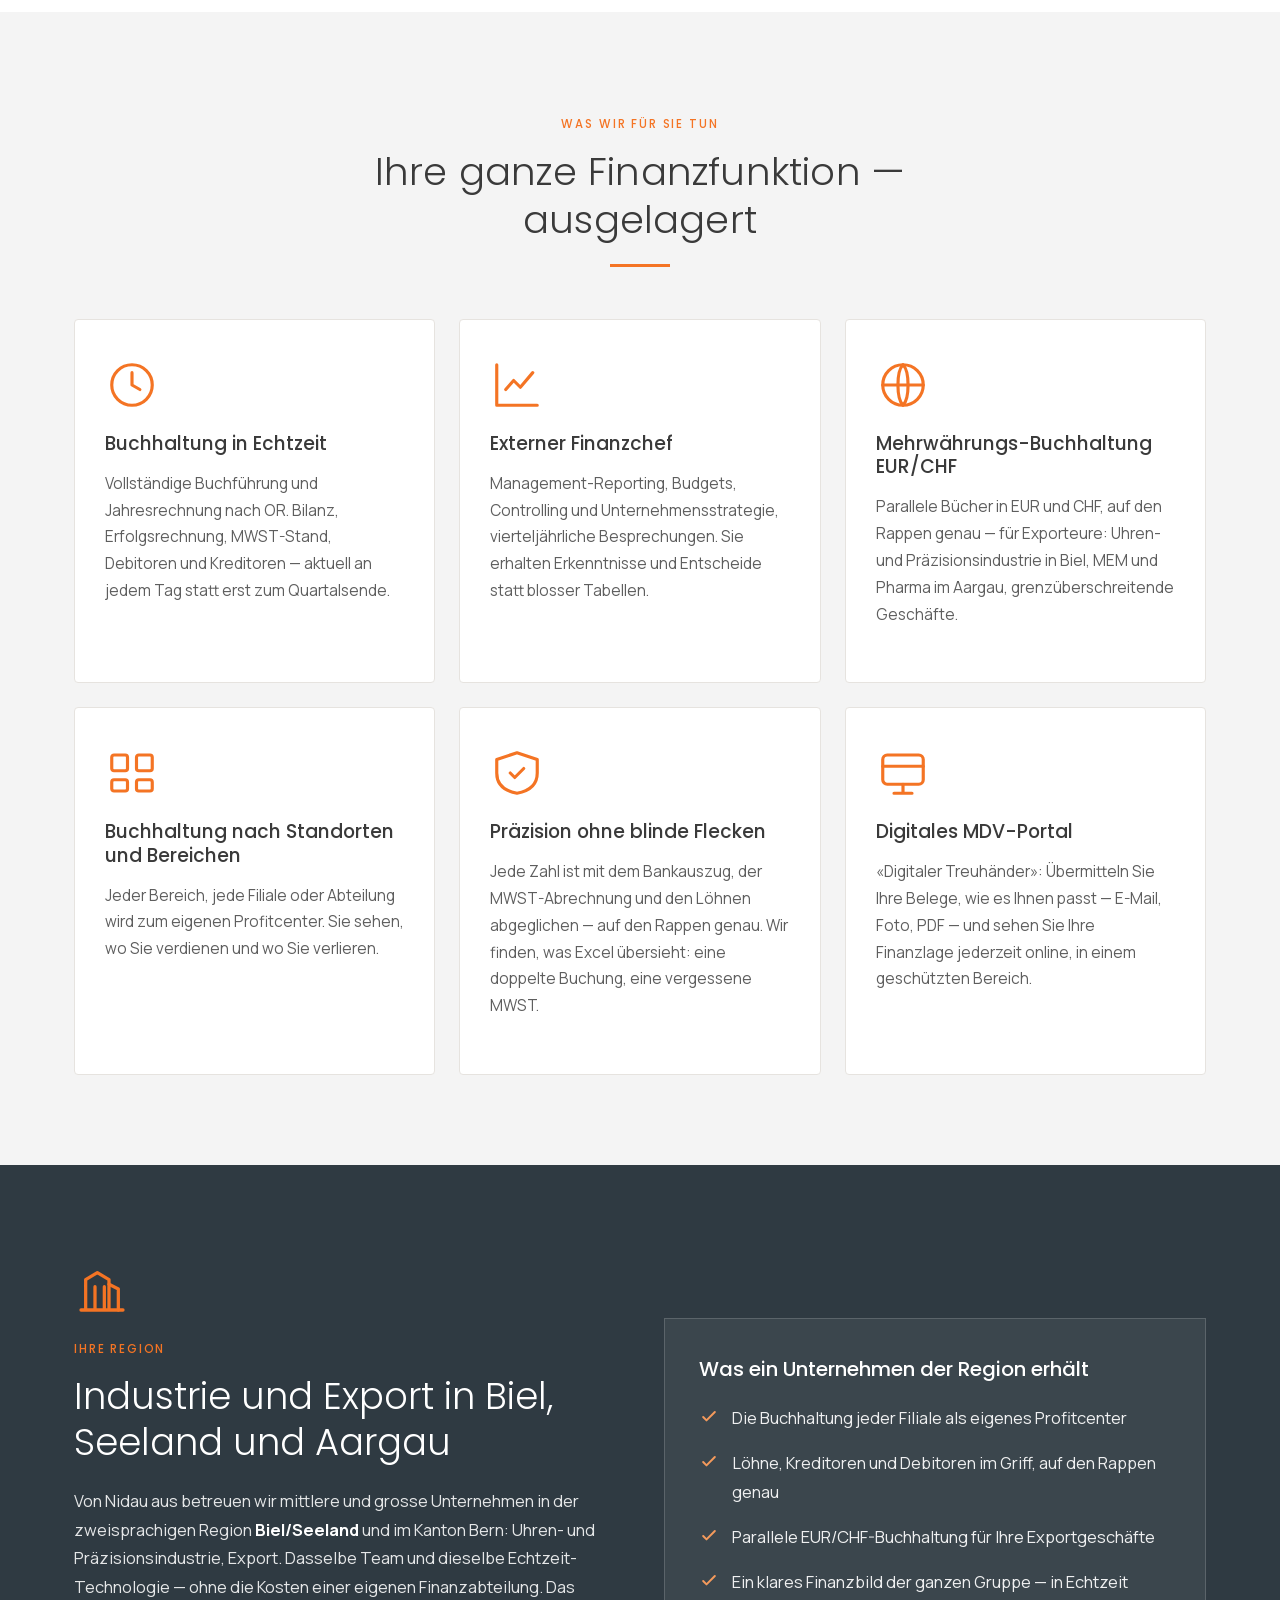
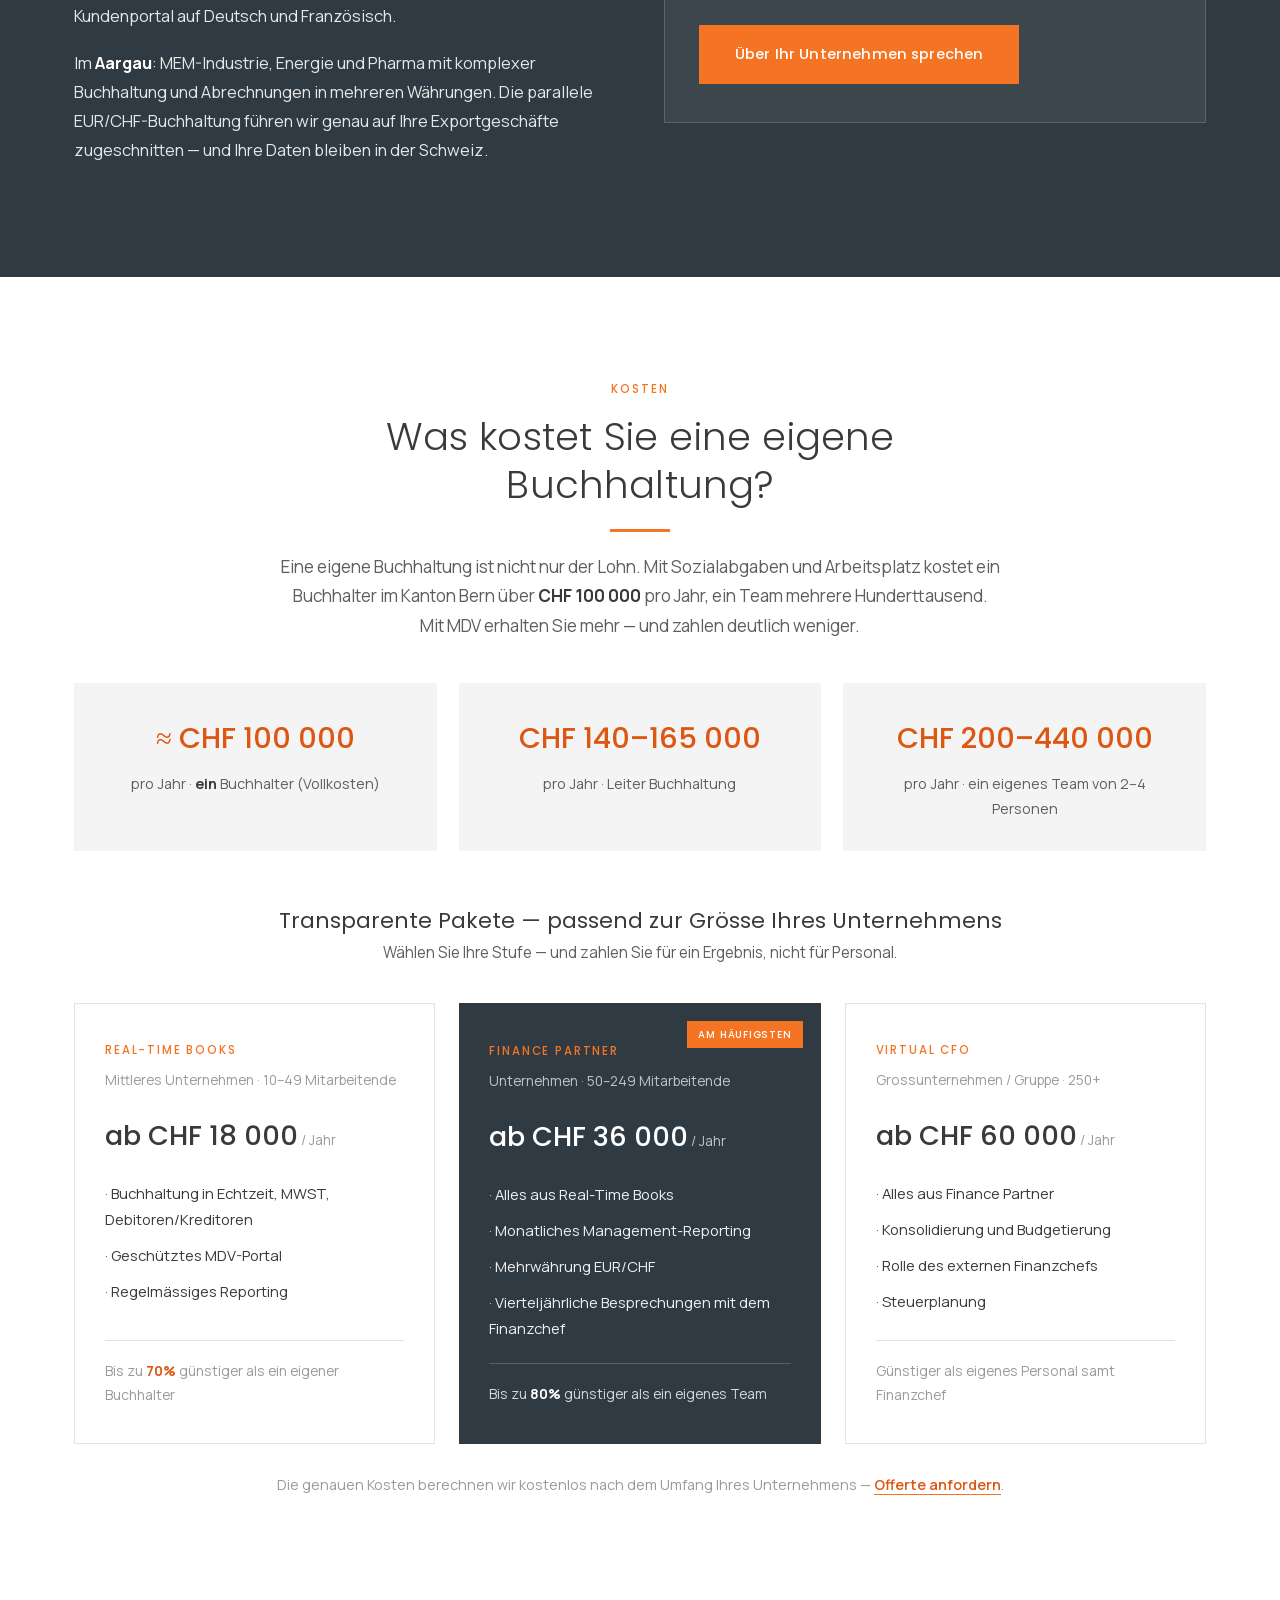
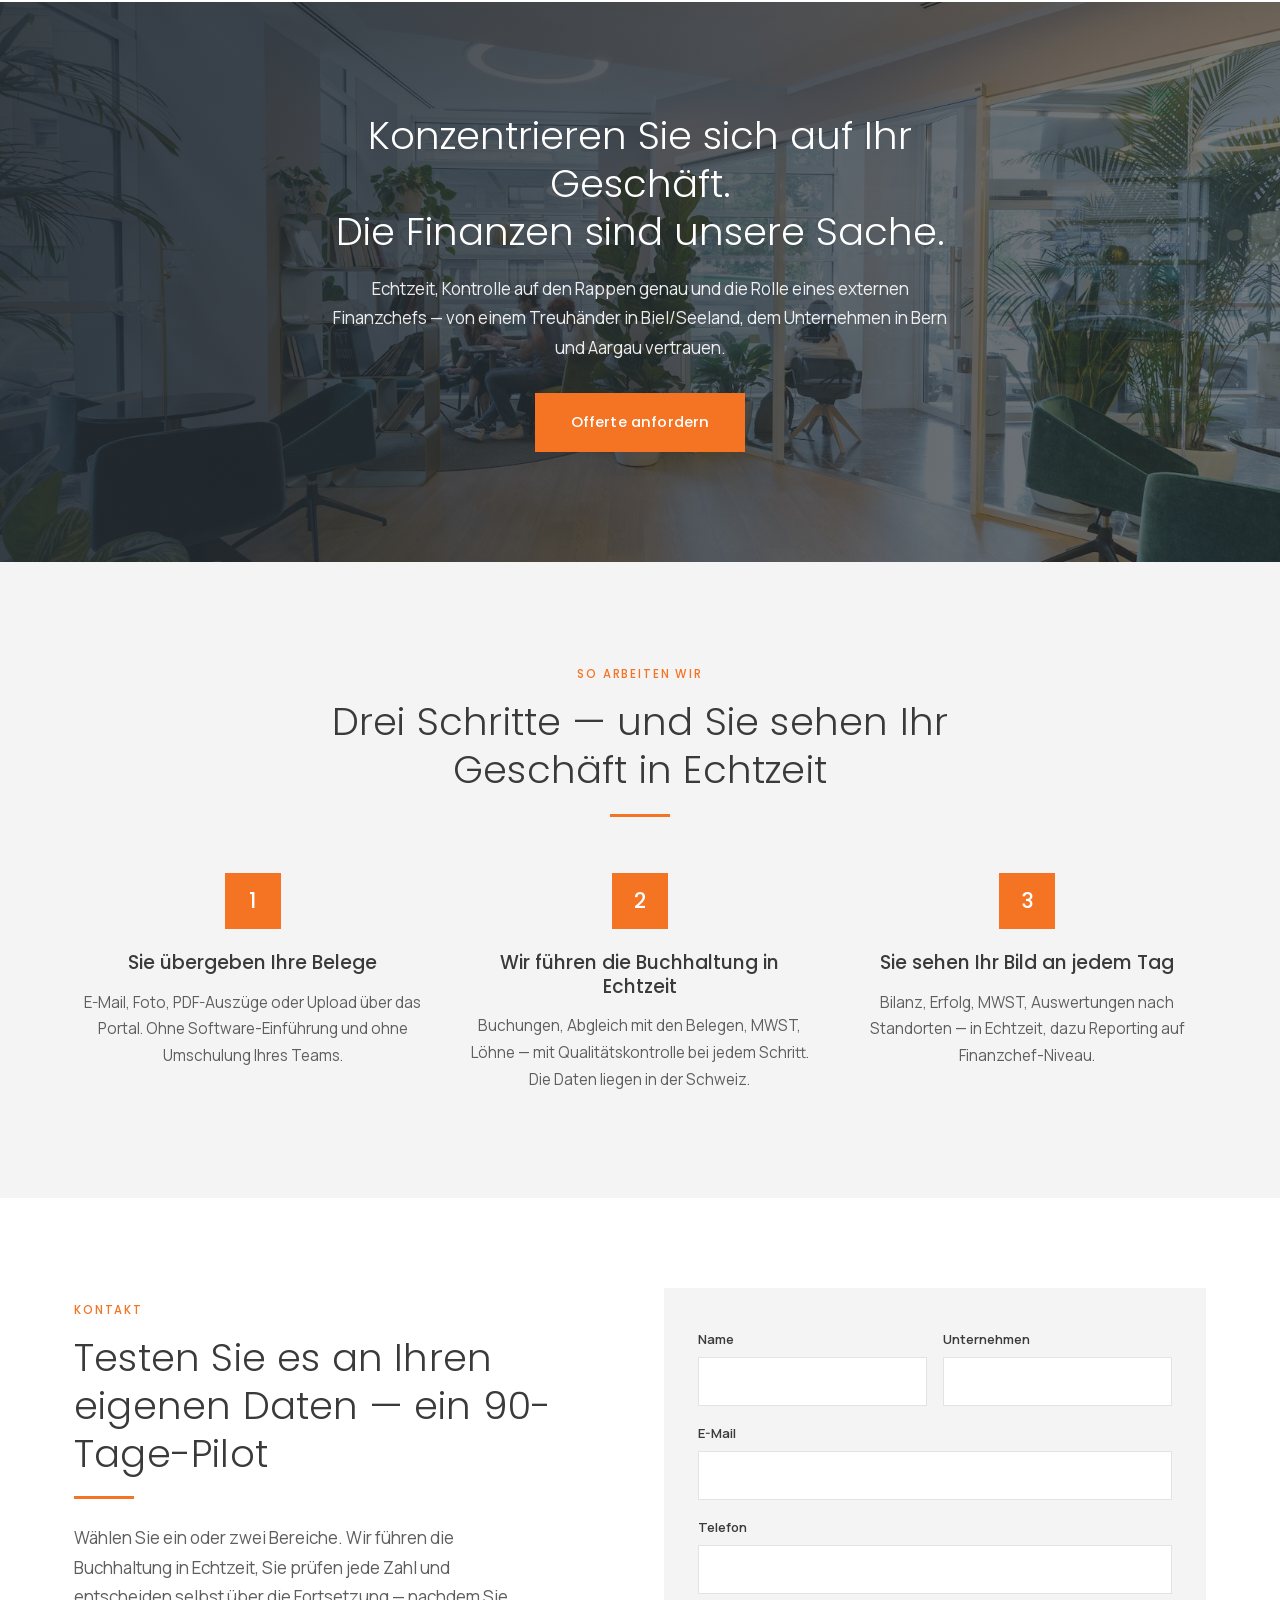
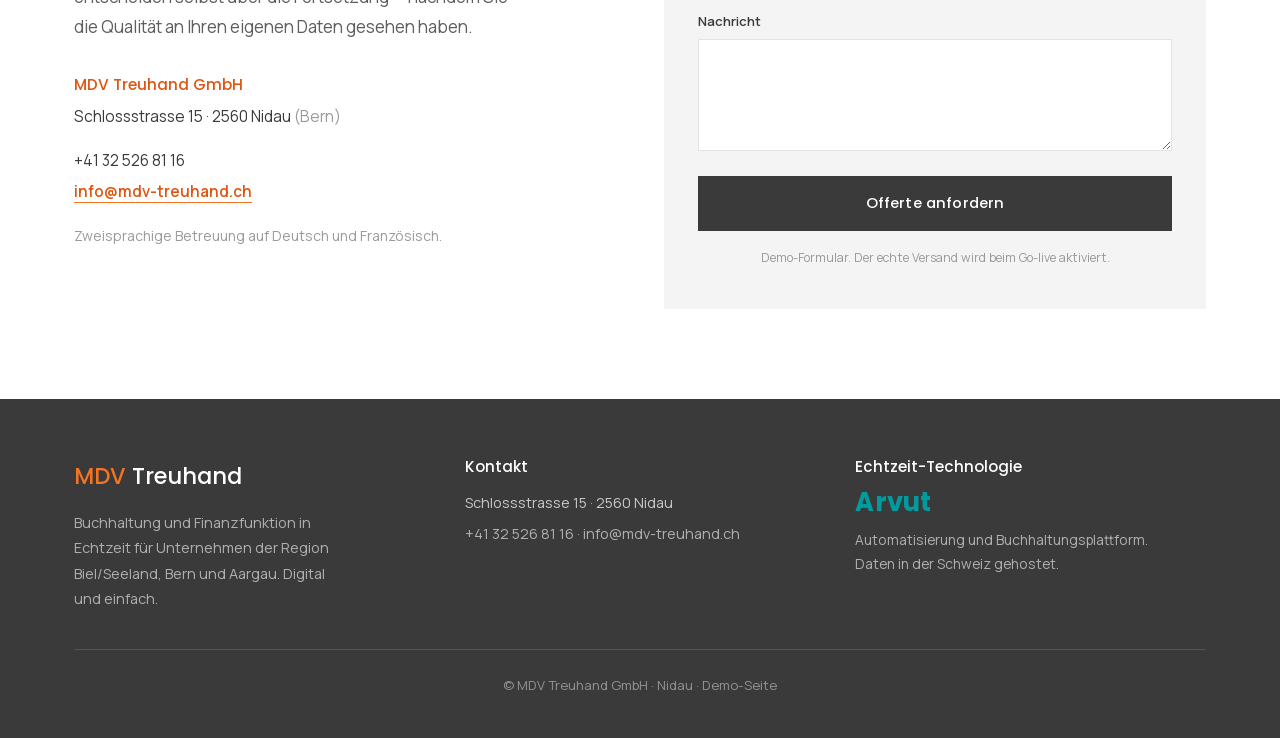
==== commit 87418a80: "Немецкая версия (Schweizer Hochdeutsch); RU сохранён как ru.html" ====
--- a/index.html
+++ b/index.html
@@ -1,10 +1,10 @@
 <!DOCTYPE html>
-<html lang="ru">
+<html lang="de">
 <head>
 <meta charset="UTF-8">
 <meta name="viewport" content="width=device-width, initial-scale=1.0">
-<title>MDV Treuhand — бухгалтерия и финансы в реальном времени для компаний и групп</title>
-<meta name="description" content="MDV Treuhand берёт на себя бухгалтерию и финансовую функцию вашей компании: актуальные цифры каждый день и роль внешнего финансового директора — дешевле собственного отдела. Биль/Зееланд, Берн и Аргау.">
+<title>MDV Treuhand — Buchhaltung und Finanzen in Echtzeit für Unternehmen und Gruppen</title>
+<meta name="description" content="MDV Treuhand übernimmt die Buchhaltung und die Finanzfunktion Ihres Unternehmens: aktuelle Zahlen an jedem Tag und die Rolle eines externen Finanzchefs — günstiger als eine eigene Abteilung. Biel/Seeland, Bern und Aargau.">
 <style>
 @import url('assets/fonts/fonts.css');
 :root{
@@ -58,284 +58,284 @@
 </head>
 <body>
 
-<!-- ===== ШАПКA (широкая, лого по центру, ссылки слева, квадратная кнопка справа) ===== -->
+<!-- ===== KOPFZEILE (breit, Logo zentriert, Links links, eckiger Button rechts) ===== -->
 <header id="top" style="position:relative;z-index:50;background:#fff;border-bottom:1px solid var(--line);">
   <div class="wrap hdr-grid" style="height:106px;display:grid;grid-template-columns:1fr auto 1fr;align-items:center;gap:20px;">
     <nav class="hide-mob" style="display:flex;align-items:center;gap:32px;justify-self:start;">
-      <a href="#uslugi" class="nav-a">Услуги</a>
-      <a href="#region" class="nav-a">Регион</a>
-      <a href="#stoimost" class="nav-a">Стоимость</a>
-      <a href="#process" class="nav-a">Как работаем</a>
+      <a href="#uslugi" class="nav-a">Leistungen</a>
+      <a href="#region" class="nav-a">Region</a>
+      <a href="#stoimost" class="nav-a">Kosten</a>
+      <a href="#process" class="nav-a">Ablauf</a>
     </nav>
     <a href="#top" class="hdr-logo" aria-label="MDV Treuhand" style="justify-self:center;"><img src="assets/img/logo-mdv.png?v=3" alt="MDV Treuhand GmbH" style="height:58px;width:auto;"></a>
-    <a href="#contact" class="btn" style="justify-self:end;padding:9px 18px;font-size:.82rem;">Запросить расчёт</a>
+    <a href="#contact" class="btn" style="justify-self:end;padding:9px 18px;font-size:.82rem;">Offerte anfordern</a>
   </div>
 </header>
 
-<!-- ===== HERO (сплит: текст слева, монитор со скрином справа) ===== -->
+<!-- ===== HERO (Split: Text links, Monitor mit Bildschirm rechts) ===== -->
 <section class="hero-split" style="display:grid;grid-template-columns:1fr 1fr;align-items:stretch;min-height:calc(100vh - 106px);border-bottom:1px solid var(--line);">
   <div style="display:flex;align-items:center;background:#fff;padding:60px clamp(24px,5vw,72px);">
     <div class="reveal" style="max-width:560px;text-align:left;">
-      <p class="eyebrow" style="margin-bottom:18px;">Бухгалтерия и финансы в реальном времени</p>
-      <h1 style="color:var(--ink);font-size:clamp(2rem,3.6vw,3rem);font-weight:300;line-height:1.13;letter-spacing:.005em;margin-bottom:22px;">Финансы вашей компании — ясны каждый день</h1>
-      <p style="font-size:1.12rem;color:var(--body);max-width:520px;margin-bottom:32px;">MDV Treuhand берёт на себя вашу бухгалтерию и финансовую функцию. Вы каждый день знаете, как обстоят дела в компании — и платите меньше, чем за собственный отдел.</p>
+      <p class="eyebrow" style="margin-bottom:18px;">Buchhaltung und Finanzen in Echtzeit</p>
+      <h1 style="color:var(--ink);font-size:clamp(2rem,3.6vw,3rem);font-weight:300;line-height:1.13;letter-spacing:.005em;margin-bottom:22px;">Die Finanzen Ihres Unternehmens — jeden Tag im Blick</h1>
+      <p style="font-size:1.12rem;color:var(--body);max-width:520px;margin-bottom:32px;">MDV Treuhand übernimmt Ihre Buchhaltung und Ihre Finanzfunktion. Sie wissen an jedem Tag, wie Ihr Unternehmen dasteht — und zahlen weniger als für eine eigene Abteilung.</p>
       <div style="display:flex;flex-wrap:wrap;gap:14px;">
-        <a href="#contact" class="btn btn-dark">Запросить расчёт</a>
-        <a href="#stoimost" class="btn btn-oo">Смотреть стоимость</a>
+        <a href="#contact" class="btn btn-dark">Offerte anfordern</a>
+        <a href="#stoimost" class="btn btn-oo">Kosten ansehen</a>
       </div>
       <div style="display:flex;flex-wrap:wrap;gap:22px;margin-top:30px;color:var(--muted);font-size:.84rem;">
-        <span style="display:flex;align-items:center;gap:8px;"><span style="width:7px;height:7px;background:var(--orange);"></span>Данные в Швейцарии</span>
-        <span style="display:flex;align-items:center;gap:8px;"><span style="width:7px;height:7px;background:var(--orange);"></span>Двуязычно DE/FR</span>
-        <span style="display:flex;align-items:center;gap:8px;"><span style="width:7px;height:7px;background:var(--orange);"></span>Берн и Аргау</span>
+        <span style="display:flex;align-items:center;gap:8px;"><span style="width:7px;height:7px;background:var(--orange);"></span>Daten in der Schweiz</span>
+        <span style="display:flex;align-items:center;gap:8px;"><span style="width:7px;height:7px;background:var(--orange);"></span>Zweisprachig DE/FR</span>
+        <span style="display:flex;align-items:center;gap:8px;"><span style="width:7px;height:7px;background:var(--orange);"></span>Bern und Aargau</span>
       </div>
     </div>
   </div>
   <div class="hero-img" style="position:relative;background:#1c2228;overflow:hidden;min-height:320px;">
-    <img src="assets/img/hero-mockup.png?v=6" alt="Платформа MDV в реальном времени на экране" style="position:absolute;inset:0;width:100%;height:100%;object-fit:cover;object-position:32% 42%;">
-  </div>
-</section>
-
-<!-- ===== ЗНАКОМАЯ СИТУАЦИЯ (Сегодня vs С MDV) ===== -->
+    <img src="assets/img/hero-mockup.png?v=8" alt="Die MDV-Plattform in Echtzeit auf dem Bildschirm" style="position:absolute;inset:0;width:100%;height:100%;object-fit:cover;object-position:52% 46%;">
+  </div>
+</section>
+
+<!-- ===== BEKANNTE SITUATION (Heute vs. Mit MDV) ===== -->
 <section style="padding:90px 0;background:#fff;">
   <div class="wrap">
     <div class="reveal" style="text-align:center;max-width:880px;margin:0 auto 50px;">
-      <p class="eyebrow" style="margin-bottom:14px;">Это вам знакомо?</p>
-      <h2 class="h-sec">Результаты вы узнаёте слишком поздно —<br>а бухгалтерия только дорожает</h2>
+      <p class="eyebrow" style="margin-bottom:14px;">Kommt Ihnen das bekannt vor?</p>
+      <h2 class="h-sec">Sie kennen Ihre Ergebnisse zu spät —<br>und die Buchhaltung wird immer teurer</h2>
       <div class="uline" style="margin:20px auto 0;"></div>
     </div>
     <div style="display:grid;grid-template-columns:repeat(auto-fit,minmax(300px,1fr));gap:24px;">
       <div class="reveal" style="background:var(--soft);border-left:3px solid var(--orange);padding:40px 36px;">
-        <h3 style="font-family:'Poppins','Manrope';font-weight:500;font-size:1.25rem;color:var(--ink);margin-bottom:22px;">Сегодня</h3>
+        <h3 style="font-family:'Poppins','Manrope';font-weight:500;font-size:1.25rem;color:var(--ink);margin-bottom:22px;">Heute</h3>
         <ul style="list-style:none;padding:0;margin:0;display:flex;flex-direction:column;gap:15px;">
-          <li style="display:flex;gap:12px;"><span style="color:var(--muted);font-weight:700;">—</span>Баланс раз в квартал — решения почти вслепую</li>
-          <li style="display:flex;gap:12px;"><span style="color:var(--muted);font-weight:700;">—</span>Свой бухгалтер обходится в <b style="color:var(--ink);white-space:nowrap;">CHF 100 000+</b> в год</li>
-          <li style="display:flex;gap:12px;"><span style="color:var(--muted);font-weight:700;">—</span>Рутина отнимает время у главного — у бизнеса</li>
-          <li style="display:flex;gap:12px;"><span style="color:var(--muted);font-weight:700;">—</span>Ошибки в цифрах всплывают слишком поздно</li>
+          <li style="display:flex;gap:12px;"><span style="color:var(--muted);font-weight:700;">—</span>Abschlüsse einmal pro Quartal — Entscheide fast im Blindflug</li>
+          <li style="display:flex;gap:12px;"><span style="color:var(--muted);font-weight:700;">—</span>Ein eigener Buchhalter kostet <b style="color:var(--ink);white-space:nowrap;">CHF 100 000+</b> pro Jahr</li>
+          <li style="display:flex;gap:12px;"><span style="color:var(--muted);font-weight:700;">—</span>Routinearbeit raubt Zeit fürs Wesentliche — Ihr Geschäft</li>
+          <li style="display:flex;gap:12px;"><span style="color:var(--muted);font-weight:700;">—</span>Fehler in den Zahlen fallen zu spät auf</li>
         </ul>
       </div>
       <div class="reveal" style="background:var(--slate);color:#fff;padding:40px 36px;">
-        <h3 style="font-family:'Poppins','Manrope';font-weight:500;font-size:1.25rem;color:#fff;margin-bottom:22px;">С MDV Treuhand</h3>
+        <h3 style="font-family:'Poppins','Manrope';font-weight:500;font-size:1.25rem;color:#fff;margin-bottom:22px;">Mit MDV Treuhand</h3>
         <ul style="list-style:none;padding:0;margin:0;display:flex;flex-direction:column;gap:15px;color:rgba(255,255,255,.92);">
-          <li style="display:flex;gap:12px;"><svg width="20" height="20" viewBox="0 0 24 24" fill="none" stroke="#f49a5c" stroke-width="2.6" stroke-linecap="round" stroke-linejoin="round" style="flex-shrink:0;margin-top:4px;"><path d="M5 12l4 4 10-10"/></svg>Актуальные цифры каждый день</li>
-          <li style="display:flex;gap:12px;"><svg width="20" height="20" viewBox="0 0 24 24" fill="none" stroke="#f49a5c" stroke-width="2.6" stroke-linecap="round" stroke-linejoin="round" style="flex-shrink:0;margin-top:4px;"><path d="M5 12l4 4 10-10"/></svg>Команда экспертов вместо собственного отдела</li>
-          <li style="display:flex;gap:12px;"><svg width="20" height="20" viewBox="0 0 24 24" fill="none" stroke="#f49a5c" stroke-width="2.6" stroke-linecap="round" stroke-linejoin="round" style="flex-shrink:0;margin-top:4px;"><path d="M5 12l4 4 10-10"/></svg>Вы заняты бизнесом — мы отвечаем за цифры</li>
-          <li style="display:flex;gap:12px;"><svg width="20" height="20" viewBox="0 0 24 24" fill="none" stroke="#f49a5c" stroke-width="2.6" stroke-linecap="round" stroke-linejoin="round" style="flex-shrink:0;margin-top:4px;"><path d="M5 12l4 4 10-10"/></svg>Ошибки видны сразу — через сверку с источником</li>
-        </ul>
-      </div>
-    </div>
-  </div>
-</section>
-
-<!-- ===== УСЛУГИ ===== -->
+          <li style="display:flex;gap:12px;"><svg width="20" height="20" viewBox="0 0 24 24" fill="none" stroke="#f49a5c" stroke-width="2.6" stroke-linecap="round" stroke-linejoin="round" style="flex-shrink:0;margin-top:4px;"><path d="M5 12l4 4 10-10"/></svg>Aktuelle Zahlen an jedem Tag</li>
+          <li style="display:flex;gap:12px;"><svg width="20" height="20" viewBox="0 0 24 24" fill="none" stroke="#f49a5c" stroke-width="2.6" stroke-linecap="round" stroke-linejoin="round" style="flex-shrink:0;margin-top:4px;"><path d="M5 12l4 4 10-10"/></svg>Ein Expertenteam statt einer eigenen Abteilung</li>
+          <li style="display:flex;gap:12px;"><svg width="20" height="20" viewBox="0 0 24 24" fill="none" stroke="#f49a5c" stroke-width="2.6" stroke-linecap="round" stroke-linejoin="round" style="flex-shrink:0;margin-top:4px;"><path d="M5 12l4 4 10-10"/></svg>Sie führen Ihr Geschäft, wir kümmern uns um die Zahlen</li>
+          <li style="display:flex;gap:12px;"><svg width="20" height="20" viewBox="0 0 24 24" fill="none" stroke="#f49a5c" stroke-width="2.6" stroke-linecap="round" stroke-linejoin="round" style="flex-shrink:0;margin-top:4px;"><path d="M5 12l4 4 10-10"/></svg>Fehler sind sofort sichtbar — durch Abgleich mit den Belegen</li>
+        </ul>
+      </div>
+    </div>
+  </div>
+</section>
+
+<!-- ===== LEISTUNGEN ===== -->
 <section id="uslugi" style="padding:90px 0;background:var(--soft);">
   <div class="wrap">
     <div class="reveal" style="text-align:center;max-width:660px;margin:0 auto 52px;">
-      <p class="eyebrow" style="margin-bottom:14px;">Что мы делаем для вас</p>
-      <h2 class="h-sec">Вся финансовая функция — на аутсорсе</h2>
+      <p class="eyebrow" style="margin-bottom:14px;">Was wir für Sie tun</p>
+      <h2 class="h-sec">Ihre ganze Finanzfunktion — ausgelagert</h2>
       <div class="uline" style="margin:20px auto 0;"></div>
     </div>
     <div style="display:grid;grid-template-columns:repeat(auto-fit,minmax(300px,1fr));gap:24px;">
       <div class="card reveal">
         <div class="ico"><svg viewBox="0 0 24 24" fill="none" stroke="currentColor" stroke-width="1.4" stroke-linecap="round" stroke-linejoin="round"><circle cx="12" cy="12" r="9"/><path d="M12 6.5v5.5l3.5 2"/></svg></div>
-        <h3>Бухгалтерия в реальном времени</h3>
-        <p>Полное ведение учёта и годовой отчёт по OR. Баланс, прибыль, статус MWST, дебиторка и кредиторка — актуальны каждый день, а не в конце квартала.</p>
+        <h3>Buchhaltung in Echtzeit</h3>
+        <p>Vollständige Buchführung und Jahresrechnung nach OR. Bilanz, Erfolgsrechnung, MWST-Stand, Debitoren und Kreditoren — aktuell an jedem Tag statt erst zum Quartalsende.</p>
       </div>
       <div class="card reveal">
         <div class="ico"><svg viewBox="0 0 24 24" fill="none" stroke="currentColor" stroke-width="1.4" stroke-linecap="round" stroke-linejoin="round"><path d="M3 3v18h18"/><path d="M7 14l3.5-4 3 3 5.5-6.5"/></svg></div>
-        <h3>Внешний финансовый директор</h3>
-        <p>Управленческая отчётность, бюджеты, контроллинг и стратегия фирмы, ежеквартальные разборы. Вы получаете выводы и решения, а не просто таблицы.</p>
+        <h3>Externer Finanzchef</h3>
+        <p>Management-Reporting, Budgets, Controlling und Unternehmensstrategie, vierteljährliche Besprechungen. Sie erhalten Erkenntnisse und Entscheide statt blosser Tabellen.</p>
       </div>
       <div class="card reveal">
         <div class="ico"><svg viewBox="0 0 24 24" fill="none" stroke="currentColor" stroke-width="1.4" stroke-linecap="round" stroke-linejoin="round"><circle cx="12" cy="12" r="9"/><path d="M3 12h18M12 3c3 3 3 15 0 18M12 3c-3 3-3 15 0 18"/></svg></div>
-        <h3>Мультивалютный учёт EUR/CHF</h3>
-        <p>Параллельные книги в EUR и CHF до раппена — для экспортёров: часовая и прецизионная индустрия Биля, MEM и фарма Аргау, трансграничные операции.</p>
+        <h3>Mehrwährungs-Buchhaltung EUR/CHF</h3>
+        <p>Parallele Bücher in EUR und CHF, auf den Rappen genau — für Exporteure: Uhren- und Präzisionsindustrie in Biel, MEM und Pharma im Aargau, grenzüberschreitende Geschäfte.</p>
       </div>
       <div class="card reveal">
         <div class="ico"><svg viewBox="0 0 24 24" fill="none" stroke="currentColor" stroke-width="1.4" stroke-linecap="round" stroke-linejoin="round"><rect x="3" y="4" width="7" height="7" rx="1"/><rect x="14" y="4" width="7" height="7" rx="1"/><rect x="3" y="15" width="7" height="5" rx="1"/><rect x="14" y="15" width="7" height="5" rx="1"/></svg></div>
-        <h3>Учёт по филиалам и центрам</h3>
-        <p>Каждое направление, филиал или подразделение — отдельный центр прибыли. Вы видите, где зарабатываете, а где теряете.</p>
+        <h3>Buchhaltung nach Standorten und Bereichen</h3>
+        <p>Jeder Bereich, jede Filiale oder Abteilung wird zum eigenen Profitcenter. Sie sehen, wo Sie verdienen und wo Sie verlieren.</p>
       </div>
       <div class="card reveal">
         <div class="ico"><svg viewBox="0 0 24 24" fill="none" stroke="currentColor" stroke-width="1.4" stroke-linecap="round" stroke-linejoin="round"><path d="M9 12l2 2 4-4"/><path d="M21 12c0 5-3.5 8-9 9-5.5-1-9-4-9-9V6l9-3 9 3z"/></svg></div>
-        <h3>Точность без слепых зон</h3>
-        <p>Каждая цифра сверена с банковской выпиской, MWST-регистром и зарплатой — до раппена. Мы находим то, что Excel пропускает: задвоенную проводку, забытый MWST.</p>
+        <h3>Präzision ohne blinde Flecken</h3>
+        <p>Jede Zahl ist mit dem Bankauszug, der MWST-Abrechnung und den Löhnen abgeglichen — auf den Rappen genau. Wir finden, was Excel übersieht: eine doppelte Buchung, eine vergessene MWST.</p>
       </div>
       <div class="card reveal">
         <div class="ico"><svg viewBox="0 0 24 24" fill="none" stroke="currentColor" stroke-width="1.4" stroke-linecap="round" stroke-linejoin="round"><rect x="3" y="4" width="18" height="13" rx="2"/><path d="M3 9h18M8 21h8M12 17v4"/></svg></div>
-        <h3>Цифровой портал MDV</h3>
-        <p>«Digitaler Treuhänder»: передавайте документы как удобно — e-mail, фото, PDF — и смотрите своё финансовое положение онлайн в любой момент, в защищённом кабинете.</p>
-      </div>
-    </div>
-  </div>
-</section>
-
-<!-- ===== ПРОМЫШЛЕННОСТЬ И ЭКСПОРТ (тёмный блок, ниша вместо «médecins») ===== -->
+        <h3>Digitales MDV-Portal</h3>
+        <p>«Digitaler Treuhänder»: Übermitteln Sie Ihre Belege, wie es Ihnen passt — E-Mail, Foto, PDF — und sehen Sie Ihre Finanzlage jederzeit online, in einem geschützten Bereich.</p>
+      </div>
+    </div>
+  </div>
+</section>
+
+<!-- ===== INDUSTRIE & EXPORT (dunkler Block) ===== -->
 <section id="region" style="padding:96px 0;background:var(--slate);color:#fff;">
   <div class="wrap g2" style="display:grid;grid-template-columns:repeat(auto-fit,minmax(300px,1fr));gap:48px;align-items:center;">
     <div class="reveal">
       <div style="width:56px;height:56px;color:var(--orange);margin-bottom:22px;">
         <svg viewBox="0 0 24 24" fill="none" stroke="currentColor" stroke-width="1.4" stroke-linecap="round" stroke-linejoin="round" style="width:100%;height:100%;"><path d="M3 21h18M5 21V8l5-3 5 3v13M9 21V11M13 21V11"/><path d="M19 21V12l-4-2"/></svg>
       </div>
-      <p style="font-family:'Poppins','Manrope';letter-spacing:.16em;text-transform:uppercase;font-weight:500;font-size:.72rem;color:var(--orange);margin-bottom:14px;">Ваш регион</p>
-      <h2 style="font-family:'Poppins','Manrope';font-weight:300;color:#fff;font-size:clamp(1.7rem,3.4vw,2.3rem);margin-bottom:22px;">Промышленность и экспорт Биля, Зееланда и Аргау</h2>
-      <p style="color:rgba(255,255,255,.88);margin-bottom:18px;">Из Нидау мы обслуживаем средние и крупные компании в двуязычном регионе <b style="color:#fff;">Биль/Зееланд</b> и кантоне Берн: часовая и прецизионная индустрия, экспорт. Та же команда и технология реального времени — без затрат на собственный финотдел. Клиентский портал на немецком и французском.</p>
-      <p style="color:rgba(255,255,255,.88);">В <b style="color:#fff;">Аргау</b> — MEM-индустрия, энергетика и фарма со сложным учётом и расчётами в нескольких валютах. Параллельный учёт EUR/CHF мы ведём точно под ваши экспортные сделки, а данные остаются в Швейцарии.</p>
+      <p style="font-family:'Poppins','Manrope';letter-spacing:.16em;text-transform:uppercase;font-weight:500;font-size:.72rem;color:var(--orange);margin-bottom:14px;">Ihre Region</p>
+      <h2 style="font-family:'Poppins','Manrope';font-weight:300;color:#fff;font-size:clamp(1.7rem,3.4vw,2.3rem);margin-bottom:22px;">Industrie und Export in Biel, Seeland und Aargau</h2>
+      <p style="color:rgba(255,255,255,.88);margin-bottom:18px;">Von Nidau aus betreuen wir mittlere und grosse Unternehmen in der zweisprachigen Region <b style="color:#fff;">Biel/Seeland</b> und im Kanton Bern: Uhren- und Präzisionsindustrie, Export. Dasselbe Team und dieselbe Echtzeit-Technologie — ohne die Kosten einer eigenen Finanzabteilung. Das Kundenportal auf Deutsch und Französisch.</p>
+      <p style="color:rgba(255,255,255,.88);">Im <b style="color:#fff;">Aargau</b>: MEM-Industrie, Energie und Pharma mit komplexer Buchhaltung und Abrechnungen in mehreren Währungen. Die parallele EUR/CHF-Buchhaltung führen wir genau auf Ihre Exportgeschäfte zugeschnitten — und Ihre Daten bleiben in der Schweiz.</p>
     </div>
     <div class="reveal o-img">
       <div style="background:rgba(255,255,255,.06);border:1px solid rgba(255,255,255,.16);padding:38px 34px;">
-        <h3 style="font-family:'Poppins','Manrope';font-weight:500;font-size:1.25rem;color:#fff;margin-bottom:22px;">Что получает компания региона</h3>
+        <h3 style="font-family:'Poppins','Manrope';font-weight:500;font-size:1.25rem;color:#fff;margin-bottom:22px;">Was ein Unternehmen der Region erhält</h3>
         <ul style="list-style:none;padding:0;margin:0;display:flex;flex-direction:column;gap:16px;">
-          <li style="display:flex;gap:13px;align-items:flex-start;color:rgba(255,255,255,.92);"><svg width="20" height="20" viewBox="0 0 24 24" fill="none" stroke="#f49a5c" stroke-width="2.4" stroke-linecap="round" stroke-linejoin="round" style="flex-shrink:0;margin-top:3px;"><path d="M5 12l4 4 10-10"/></svg><span>Учёт каждого филиала как отдельного центра прибыли</span></li>
-          <li style="display:flex;gap:13px;align-items:flex-start;color:rgba(255,255,255,.92);"><svg width="20" height="20" viewBox="0 0 24 24" fill="none" stroke="#f49a5c" stroke-width="2.4" stroke-linecap="round" stroke-linejoin="round" style="flex-shrink:0;margin-top:3px;"><path d="M5 12l4 4 10-10"/></svg><span>Зарплата, кредиторы и дебиторы под контролем, до раппена</span></li>
-          <li style="display:flex;gap:13px;align-items:flex-start;color:rgba(255,255,255,.92);"><svg width="20" height="20" viewBox="0 0 24 24" fill="none" stroke="#f49a5c" stroke-width="2.4" stroke-linecap="round" stroke-linejoin="round" style="flex-shrink:0;margin-top:3px;"><path d="M5 12l4 4 10-10"/></svg><span>Параллельный учёт EUR/CHF под экспортные сделки</span></li>
-          <li style="display:flex;gap:13px;align-items:flex-start;color:rgba(255,255,255,.92);"><svg width="20" height="20" viewBox="0 0 24 24" fill="none" stroke="#f49a5c" stroke-width="2.4" stroke-linecap="round" stroke-linejoin="round" style="flex-shrink:0;margin-top:3px;"><path d="M5 12l4 4 10-10"/></svg><span>Ясная финансовая картина всей группы — в реальном времени</span></li>
-        </ul>
-        <a href="#contact" class="btn" style="margin-top:28px;">Обсудить вашу компанию</a>
-      </div>
-    </div>
-  </div>
-</section>
-
-<!-- ===== СТОИМОСТЬ ===== -->
+          <li style="display:flex;gap:13px;align-items:flex-start;color:rgba(255,255,255,.92);"><svg width="20" height="20" viewBox="0 0 24 24" fill="none" stroke="#f49a5c" stroke-width="2.4" stroke-linecap="round" stroke-linejoin="round" style="flex-shrink:0;margin-top:3px;"><path d="M5 12l4 4 10-10"/></svg><span>Die Buchhaltung jeder Filiale als eigenes Profitcenter</span></li>
+          <li style="display:flex;gap:13px;align-items:flex-start;color:rgba(255,255,255,.92);"><svg width="20" height="20" viewBox="0 0 24 24" fill="none" stroke="#f49a5c" stroke-width="2.4" stroke-linecap="round" stroke-linejoin="round" style="flex-shrink:0;margin-top:3px;"><path d="M5 12l4 4 10-10"/></svg><span>Löhne, Kreditoren und Debitoren im Griff, auf den Rappen genau</span></li>
+          <li style="display:flex;gap:13px;align-items:flex-start;color:rgba(255,255,255,.92);"><svg width="20" height="20" viewBox="0 0 24 24" fill="none" stroke="#f49a5c" stroke-width="2.4" stroke-linecap="round" stroke-linejoin="round" style="flex-shrink:0;margin-top:3px;"><path d="M5 12l4 4 10-10"/></svg><span>Parallele EUR/CHF-Buchhaltung für Ihre Exportgeschäfte</span></li>
+          <li style="display:flex;gap:13px;align-items:flex-start;color:rgba(255,255,255,.92);"><svg width="20" height="20" viewBox="0 0 24 24" fill="none" stroke="#f49a5c" stroke-width="2.4" stroke-linecap="round" stroke-linejoin="round" style="flex-shrink:0;margin-top:3px;"><path d="M5 12l4 4 10-10"/></svg><span>Ein klares Finanzbild der ganzen Gruppe — in Echtzeit</span></li>
+        </ul>
+        <a href="#contact" class="btn" style="margin-top:28px;">Über Ihr Unternehmen sprechen</a>
+      </div>
+    </div>
+  </div>
+</section>
+
+<!-- ===== KOSTEN ===== -->
 <section id="stoimost" style="padding:90px 0;background:#fff;">
   <div class="wrap">
     <div class="reveal" style="text-align:center;max-width:720px;margin:0 auto 30px;">
-      <p class="eyebrow" style="margin-bottom:14px;">Стоимость</p>
-      <h2 class="h-sec">Во сколько обходится собственная бухгалтерия?</h2>
+      <p class="eyebrow" style="margin-bottom:14px;">Kosten</p>
+      <h2 class="h-sec">Was kostet Sie eine eigene Buchhaltung?</h2>
       <div class="uline" style="margin:20px auto 0;"></div>
-      <p class="lead" style="margin-top:20px;">Собственная бухгалтерия — это не только зарплата. С социальными взносами и рабочим местом один бухгалтер в кантоне Берн обходится более чем в <b style="color:var(--ink);">CHF 100 000</b> в год, а команда — в несколько сотен тысяч. С MDV вы получаете больше — и платите заметно меньше.</p>
+      <p class="lead" style="margin-top:20px;">Eine eigene Buchhaltung ist nicht nur der Lohn. Mit Sozialabgaben und Arbeitsplatz kostet ein Buchhalter im Kanton Bern über <b style="color:var(--ink);">CHF 100 000</b> pro Jahr, ein Team mehrere Hunderttausend. Mit MDV erhalten Sie mehr — und zahlen deutlich weniger.</p>
     </div>
     <div style="display:grid;grid-template-columns:repeat(auto-fit,minmax(220px,1fr));gap:22px;margin:42px 0 56px;">
-      <div class="reveal" style="background:var(--soft);padding:30px;text-align:center;"><div style="font-family:'Poppins','Manrope';font-weight:500;font-size:1.8rem;color:var(--orange-d);">≈ CHF 100 000</div><div style="margin-top:8px;font-size:.9rem;">в год · <b style="color:var(--ink);">один</b> бухгалтер (полная стоимость)</div></div>
-      <div class="reveal" style="background:var(--soft);padding:30px;text-align:center;"><div style="font-family:'Poppins','Manrope';font-weight:500;font-size:1.8rem;color:var(--orange-d);">CHF 140–165 000</div><div style="margin-top:8px;font-size:.9rem;">в год · руководитель бухгалтерии</div></div>
-      <div class="reveal" style="background:var(--soft);padding:30px;text-align:center;"><div style="font-family:'Poppins','Manrope';font-weight:500;font-size:1.8rem;color:var(--orange-d);">CHF 200–440 000</div><div style="margin-top:8px;font-size:.9rem;">в год · своя команда из 2–4 человек</div></div>
+      <div class="reveal" style="background:var(--soft);padding:30px;text-align:center;"><div style="font-family:'Poppins','Manrope';font-weight:500;font-size:1.8rem;color:var(--orange-d);">≈ CHF 100 000</div><div style="margin-top:8px;font-size:.9rem;">pro Jahr · <b style="color:var(--ink);">ein</b> Buchhalter (Vollkosten)</div></div>
+      <div class="reveal" style="background:var(--soft);padding:30px;text-align:center;"><div style="font-family:'Poppins','Manrope';font-weight:500;font-size:1.8rem;color:var(--orange-d);">CHF 140–165 000</div><div style="margin-top:8px;font-size:.9rem;">pro Jahr · Leiter Buchhaltung</div></div>
+      <div class="reveal" style="background:var(--soft);padding:30px;text-align:center;"><div style="font-family:'Poppins','Manrope';font-weight:500;font-size:1.8rem;color:var(--orange-d);">CHF 200–440 000</div><div style="margin-top:8px;font-size:.9rem;">pro Jahr · ein eigenes Team von 2–4 Personen</div></div>
     </div>
 
     <div class="reveal" style="text-align:center;max-width:820px;margin:0 auto 36px;">
-      <h3 style="font-family:'Poppins','Manrope';font-weight:400;font-size:1.35rem;color:var(--ink);">Прозрачные пакеты — под размер вашей компании</h3>
-      <p style="font-size:.95rem;margin-top:6px;">Выберите свой уровень — и платите за результат, а не за штат.</p>
+      <h3 style="font-family:'Poppins','Manrope';font-weight:400;font-size:1.35rem;color:var(--ink);">Transparente Pakete — passend zur Grösse Ihres Unternehmens</h3>
+      <p style="font-size:.95rem;margin-top:6px;">Wählen Sie Ihre Stufe — und zahlen Sie für ein Ergebnis, nicht für Personal.</p>
     </div>
     <div style="display:grid;grid-template-columns:repeat(auto-fit,minmax(280px,1fr));gap:24px;align-items:stretch;">
       <div class="reveal" style="background:#fff;border:1px solid var(--line);padding:36px 30px;display:flex;flex-direction:column;">
         <span class="eyebrow">Real-Time Books</span>
-        <p style="font-size:.86rem;margin:8px 0 0;color:var(--muted);">Средняя компания · 10–49 сотрудников</p>
-        <div style="margin:20px 0;"><span style="font-family:'Poppins','Manrope';font-weight:500;font-size:1.7rem;color:var(--ink);">от CHF 18 000</span><span style="font-size:.85rem;color:var(--muted);"> / год</span></div>
+        <p style="font-size:.86rem;margin:8px 0 0;color:var(--muted);">Mittleres Unternehmen · 10–49 Mitarbeitende</p>
+        <div style="margin:20px 0;"><span style="font-family:'Poppins','Manrope';font-weight:500;font-size:1.7rem;color:var(--ink);">ab CHF 18 000</span><span style="font-size:.85rem;color:var(--muted);"> / Jahr</span></div>
         <ul style="list-style:none;padding:0;margin:0;flex:1;display:flex;flex-direction:column;gap:10px;font-size:.93rem;color:var(--ink);">
-          <li>· Учёт в реальном времени, MWST, дебиторка/кредиторка</li><li>· Защищённый портал MDV</li><li>· Регулярная отчётность</li>
-        </ul>
-        <p style="margin:22px 0 0;padding-top:18px;border-top:1px solid var(--line);font-size:.86rem;color:var(--muted);">До <b style="color:var(--orange-d);">70%</b> дешевле собственного бухгалтера</p>
+          <li>· Buchhaltung in Echtzeit, MWST, Debitoren/Kreditoren</li><li>· Geschütztes MDV-Portal</li><li>· Regelmässiges Reporting</li>
+        </ul>
+        <p style="margin:22px 0 0;padding-top:18px;border-top:1px solid var(--line);font-size:.86rem;color:var(--muted);">Bis zu <b style="color:var(--orange-d);">70%</b> günstiger als ein eigener Buchhalter</p>
       </div>
       <div class="reveal" style="background:var(--slate);color:#fff;padding:38px 30px;display:flex;flex-direction:column;position:relative;">
-        <span style="position:absolute;top:18px;right:18px;font-family:'Poppins','Manrope';font-weight:500;font-size:.62rem;letter-spacing:.08em;text-transform:uppercase;background:var(--orange);color:#fff;padding:5px 11px;">Чаще всего</span>
+        <span style="position:absolute;top:18px;right:18px;font-family:'Poppins','Manrope';font-weight:500;font-size:.62rem;letter-spacing:.08em;text-transform:uppercase;background:var(--orange);color:#fff;padding:5px 11px;">Am häufigsten</span>
         <span class="eyebrow" style="color:var(--orange);">Finance Partner</span>
-        <p style="font-size:.86rem;margin:8px 0 0;color:rgba(255,255,255,.7);">Компания · 50–249 сотрудников</p>
-        <div style="margin:20px 0;"><span style="font-family:'Poppins','Manrope';font-weight:500;font-size:1.7rem;color:#fff;">от CHF 36 000</span><span style="font-size:.85rem;color:rgba(255,255,255,.7);"> / год</span></div>
+        <p style="font-size:.86rem;margin:8px 0 0;color:rgba(255,255,255,.7);">Unternehmen · 50–249 Mitarbeitende</p>
+        <div style="margin:20px 0;"><span style="font-family:'Poppins','Manrope';font-weight:500;font-size:1.7rem;color:#fff;">ab CHF 36 000</span><span style="font-size:.85rem;color:rgba(255,255,255,.7);"> / Jahr</span></div>
         <ul style="list-style:none;padding:0;margin:0;flex:1;display:flex;flex-direction:column;gap:10px;font-size:.93rem;color:rgba(255,255,255,.92);">
-          <li>· Всё из Real-Time Books</li><li>· Ежемесячная управленческая отчётность</li><li>· Мультивалюта EUR/CHF</li><li>· Ежеквартальные разборы с финдиректором</li>
-        </ul>
-        <p style="margin:22px 0 0;padding-top:18px;border-top:1px solid rgba(255,255,255,.2);font-size:.86rem;color:rgba(255,255,255,.8);">До <b style="color:#fff;">80%</b> дешевле собственной команды</p>
+          <li>· Alles aus Real-Time Books</li><li>· Monatliches Management-Reporting</li><li>· Mehrwährung EUR/CHF</li><li>· Vierteljährliche Besprechungen mit dem Finanzchef</li>
+        </ul>
+        <p style="margin:22px 0 0;padding-top:18px;border-top:1px solid rgba(255,255,255,.2);font-size:.86rem;color:rgba(255,255,255,.8);">Bis zu <b style="color:#fff;">80%</b> günstiger als ein eigenes Team</p>
       </div>
       <div class="reveal" style="background:#fff;border:1px solid var(--line);padding:36px 30px;display:flex;flex-direction:column;">
         <span class="eyebrow">Virtual CFO</span>
-        <p style="font-size:.86rem;margin:8px 0 0;color:var(--muted);">Крупная компания / группа · 250+</p>
-        <div style="margin:20px 0;"><span style="font-family:'Poppins','Manrope';font-weight:500;font-size:1.7rem;color:var(--ink);">от CHF 60 000</span><span style="font-size:.85rem;color:var(--muted);"> / год</span></div>
+        <p style="font-size:.86rem;margin:8px 0 0;color:var(--muted);">Grossunternehmen / Gruppe · 250+</p>
+        <div style="margin:20px 0;"><span style="font-family:'Poppins','Manrope';font-weight:500;font-size:1.7rem;color:var(--ink);">ab CHF 60 000</span><span style="font-size:.85rem;color:var(--muted);"> / Jahr</span></div>
         <ul style="list-style:none;padding:0;margin:0;flex:1;display:flex;flex-direction:column;gap:10px;font-size:.93rem;color:var(--ink);">
-          <li>· Всё из Finance Partner</li><li>· Консолидация и бюджетирование</li><li>· Роль внешнего финдиректора</li><li>· Налоговое планирование</li>
-        </ul>
-        <p style="margin:22px 0 0;padding-top:18px;border-top:1px solid var(--line);font-size:.86rem;color:var(--muted);">Дешевле собственного штата с финдиректором</p>
-      </div>
-    </div>
-    <p class="reveal" style="text-align:center;font-size:.9rem;color:var(--muted);margin-top:28px;">Точную стоимость рассчитаем бесплатно по объёму вашей компании — <a href="#contact" class="link-u">запросить расчёт</a>.</p>
-  </div>
-</section>
-
-<!-- ===== АКЦЕНТ-БАННЕР (затемнённое фото) ===== -->
+          <li>· Alles aus Finance Partner</li><li>· Konsolidierung und Budgetierung</li><li>· Rolle des externen Finanzchefs</li><li>· Steuerplanung</li>
+        </ul>
+        <p style="margin:22px 0 0;padding-top:18px;border-top:1px solid var(--line);font-size:.86rem;color:var(--muted);">Günstiger als eigenes Personal samt Finanzchef</p>
+      </div>
+    </div>
+    <p class="reveal" style="text-align:center;font-size:.9rem;color:var(--muted);margin-top:28px;">Die genauen Kosten berechnen wir kostenlos nach dem Umfang Ihres Unternehmens — <a href="#contact" class="link-u">Offerte anfordern</a>.</p>
+  </div>
+</section>
+
+<!-- ===== AKZENT-BANNER (abgedunkeltes Foto) ===== -->
 <section style="position:relative;padding:110px 0;overflow:hidden;">
   <img src="assets/img/band-bg.jpg?v=6" alt="" style="position:absolute;inset:0;width:100%;height:100%;object-fit:cover;object-position:50% 40%;">
   <div style="position:absolute;inset:0;background:linear-gradient(90deg,rgba(34,42,49,.9),rgba(34,42,49,.6));"></div>
   <div class="wrap reveal" style="position:relative;text-align:center;max-width:780px;">
-    <h2 style="color:#fff;font-weight:300;font-size:clamp(1.7rem,3.6vw,2.4rem);margin-bottom:18px;">Сосредоточьтесь на своём деле.<br>Финансы — наша работа.</h2>
-    <p style="color:rgba(255,255,255,.9);font-size:1.06rem;max-width:620px;margin:0 auto 30px;">Реальное время, точность до раппена и роль внешнего финансового директора — от фидуциара в Биле/Зееланде, которому доверяют компании Берна и Аргау.</p>
-    <a href="#contact" class="btn">Запросить расчёт</a>
-  </div>
-</section>
-
-<!-- ===== КАК РАБОТАЕМ ===== -->
+    <h2 style="color:#fff;font-weight:300;font-size:clamp(1.7rem,3.6vw,2.4rem);margin-bottom:18px;">Konzentrieren Sie sich auf Ihr Geschäft.<br>Die Finanzen sind unsere Sache.</h2>
+    <p style="color:rgba(255,255,255,.9);font-size:1.06rem;max-width:620px;margin:0 auto 30px;">Echtzeit, Kontrolle auf den Rappen genau und die Rolle eines externen Finanzchefs — von einem Treuhänder in Biel/Seeland, dem Unternehmen in Bern und Aargau vertrauen.</p>
+    <a href="#contact" class="btn">Offerte anfordern</a>
+  </div>
+</section>
+
+<!-- ===== ABLAUF ===== -->
 <section id="process" style="padding:90px 0;background:var(--soft);">
   <div class="wrap">
     <div class="reveal" style="text-align:center;max-width:660px;margin:0 auto 56px;">
-      <p class="eyebrow" style="margin-bottom:14px;">Как мы работаем</p>
-      <h2 class="h-sec">Три шага — и вы видите бизнес в реальном времени</h2>
+      <p class="eyebrow" style="margin-bottom:14px;">So arbeiten wir</p>
+      <h2 class="h-sec">Drei Schritte — und Sie sehen Ihr Geschäft in Echtzeit</h2>
       <div class="uline" style="margin:20px auto 0;"></div>
     </div>
     <div style="display:grid;grid-template-columns:repeat(auto-fit,minmax(280px,1fr));gap:30px;">
-      <div class="reveal" style="text-align:center;"><div style="width:56px;height:56px;background:var(--orange);color:#fff;font-family:'Poppins','Manrope';font-weight:500;font-size:1.3rem;display:flex;align-items:center;justify-content:center;margin:0 auto 22px;">1</div><h3 style="font-family:'Poppins','Manrope';font-weight:500;font-size:1.18rem;color:var(--ink);margin-bottom:11px;">Вы передаёте документы</h3><p style="font-size:.95rem;">E-mail, фото, PDF-выписки или загрузка через портал. Без внедрения софта и переобучения вашей команды.</p></div>
-      <div class="reveal" style="text-align:center;"><div style="width:56px;height:56px;background:var(--orange);color:#fff;font-family:'Poppins','Manrope';font-weight:500;font-size:1.3rem;display:flex;align-items:center;justify-content:center;margin:0 auto 22px;">2</div><h3 style="font-family:'Poppins','Manrope';font-weight:500;font-size:1.18rem;color:var(--ink);margin-bottom:11px;">Мы ведём учёт в реальном времени</h3><p style="font-size:.95rem;">Проводки, сверка с источником, MWST, зарплата — с контролем качества на каждом шаге. Данные в Швейцарии.</p></div>
-      <div class="reveal" style="text-align:center;"><div style="width:56px;height:56px;background:var(--orange);color:#fff;font-family:'Poppins','Manrope';font-weight:500;font-size:1.3rem;display:flex;align-items:center;justify-content:center;margin:0 auto 22px;">3</div><h3 style="font-family:'Poppins','Manrope';font-weight:500;font-size:1.18rem;color:var(--ink);margin-bottom:11px;">Вы видите картину каждый день</h3><p style="font-size:.95rem;">Баланс, прибыль, MWST, аналитика по филиалам — в реальном времени, плюс отчётность на уровне финдиректора.</p></div>
-    </div>
-  </div>
-</section>
-
-<!-- ===== КОНТАКТ ===== -->
+      <div class="reveal" style="text-align:center;"><div style="width:56px;height:56px;background:var(--orange);color:#fff;font-family:'Poppins','Manrope';font-weight:500;font-size:1.3rem;display:flex;align-items:center;justify-content:center;margin:0 auto 22px;">1</div><h3 style="font-family:'Poppins','Manrope';font-weight:500;font-size:1.18rem;color:var(--ink);margin-bottom:11px;">Sie übergeben Ihre Belege</h3><p style="font-size:.95rem;">E-Mail, Foto, PDF-Auszüge oder Upload über das Portal. Ohne Software-Einführung und ohne Umschulung Ihres Teams.</p></div>
+      <div class="reveal" style="text-align:center;"><div style="width:56px;height:56px;background:var(--orange);color:#fff;font-family:'Poppins','Manrope';font-weight:500;font-size:1.3rem;display:flex;align-items:center;justify-content:center;margin:0 auto 22px;">2</div><h3 style="font-family:'Poppins','Manrope';font-weight:500;font-size:1.18rem;color:var(--ink);margin-bottom:11px;">Wir führen die Buchhaltung in Echtzeit</h3><p style="font-size:.95rem;">Buchungen, Abgleich mit den Belegen, MWST, Löhne — mit Qualitätskontrolle bei jedem Schritt. Die Daten liegen in der Schweiz.</p></div>
+      <div class="reveal" style="text-align:center;"><div style="width:56px;height:56px;background:var(--orange);color:#fff;font-family:'Poppins','Manrope';font-weight:500;font-size:1.3rem;display:flex;align-items:center;justify-content:center;margin:0 auto 22px;">3</div><h3 style="font-family:'Poppins','Manrope';font-weight:500;font-size:1.18rem;color:var(--ink);margin-bottom:11px;">Sie sehen Ihr Bild an jedem Tag</h3><p style="font-size:.95rem;">Bilanz, Erfolg, MWST, Auswertungen nach Standorten — in Echtzeit, dazu Reporting auf Finanzchef-Niveau.</p></div>
+    </div>
+  </div>
+</section>
+
+<!-- ===== KONTAKT ===== -->
 <section id="contact" style="padding:90px 0;background:#fff;">
   <div class="wrap g2" style="display:grid;grid-template-columns:repeat(auto-fit,minmax(300px,1fr));gap:48px;">
     <div class="reveal">
-      <p class="eyebrow" style="margin-bottom:14px;">Контакт</p>
-      <h2 class="h-sec" style="margin-bottom:18px;">Проверьте на своих данных — 90-дневный пилот</h2>
+      <p class="eyebrow" style="margin-bottom:14px;">Kontakt</p>
+      <h2 class="h-sec" style="margin-bottom:18px;">Testen Sie es an Ihren eigenen Daten — ein 90-Tage-Pilot</h2>
       <div class="uline" style="margin-bottom:24px;"></div>
-      <p class="lead" style="max-width:440px;margin-bottom:30px;">Выберите одно-два направления. Мы ведём учёт в реальном времени, вы проверяете каждую цифру и сами решаете, продолжать ли — увидев качество на собственных данных.</p>
+      <p class="lead" style="max-width:440px;margin-bottom:30px;">Wählen Sie ein oder zwei Bereiche. Wir führen die Buchhaltung in Echtzeit, Sie prüfen jede Zahl und entscheiden selbst über die Fortsetzung — nachdem Sie die Qualität an Ihren eigenen Daten gesehen haben.</p>
       <div style="display:flex;flex-direction:column;gap:18px;font-size:.96rem;">
         <div>
           <div style="font-family:'Poppins','Manrope';font-weight:500;color:var(--orange-d);margin-bottom:5px;">MDV Treuhand GmbH</div>
-          <p style="color:var(--ink);margin:0;">Schlossstrasse 15 · 2560 Nidau <span style="color:var(--muted);">(Берн)</span></p>
+          <p style="color:var(--ink);margin:0;">Schlossstrasse 15 · 2560 Nidau <span style="color:var(--muted);">(Bern)</span></p>
         </div>
         <div style="color:var(--ink);">
           <p style="margin:0 0 4px;">+41 32 526 81 16</p>
           <p style="margin:0;"><a href="mailto:info@mdv-treuhand.ch" class="link-u">info@mdv-treuhand.ch</a></p>
         </div>
-        <div style="font-size:.88rem;color:var(--muted);">Двуязычное обслуживание на немецком и французском.</div>
+        <div style="font-size:.88rem;color:var(--muted);">Zweisprachige Betreuung auf Deutsch und Französisch.</div>
       </div>
     </div>
     <div class="reveal" style="background:var(--soft);padding:40px 34px;">
       <form onsubmit="return false" style="display:flex;flex-direction:column;gap:16px;">
         <div style="display:grid;grid-template-columns:1fr 1fr;gap:16px;">
-          <div><label>Имя</label><input type="text"></div>
-          <div><label>Компания</label><input type="text"></div>
+          <div><label>Name</label><input type="text"></div>
+          <div><label>Unternehmen</label><input type="text"></div>
         </div>
-        <div><label>E-mail</label><input type="email"></div>
-        <div><label>Телефон</label><input type="tel"></div>
-        <div><label>Сообщение</label><textarea rows="4"></textarea></div>
-        <button class="btn btn-dark" style="width:100%;">Запросить расчёт</button>
-        <p style="text-align:center;font-size:.78rem;color:var(--muted);margin:0;">Демо-форма. Реальная отправка подключается при запуске.</p>
+        <div><label>E-Mail</label><input type="email"></div>
+        <div><label>Telefon</label><input type="tel"></div>
+        <div><label>Nachricht</label><textarea rows="4"></textarea></div>
+        <button class="btn btn-dark" style="width:100%;">Offerte anfordern</button>
+        <p style="text-align:center;font-size:.78rem;color:var(--muted);margin:0;">Demo-Formular. Der echte Versand wird beim Go-live aktiviert.</p>
       </form>
     </div>
   </div>
 </section>
 
-<!-- ===== FOOTER (тёмно-серый, как у MDV) ===== -->
+<!-- ===== FUSSZEILE (dunkelgrau, wie bei MDV) ===== -->
 <footer style="background:var(--ink);color:rgba(255,255,255,.72);padding:58px 0 28px;">
   <div class="wrap">
     <div style="display:grid;grid-template-columns:repeat(auto-fit,minmax(220px,1fr));gap:40px;padding-bottom:38px;border-bottom:1px solid rgba(255,255,255,.12);">
       <div>
         <div style="font-family:'Poppins','Manrope';font-weight:500;font-size:1.4rem;color:#fff;margin-bottom:14px;"><span style="color:var(--orange);">MDV</span> Treuhand</div>
-        <p style="font-size:.9rem;color:rgba(255,255,255,.6);max-width:280px;margin:0;">Бухгалтерия и финансовая функция в реальном времени для компаний региона Биль/Зееланд, Берн и Аргау. Digital und einfach.</p>
+        <p style="font-size:.9rem;color:rgba(255,255,255,.6);max-width:280px;margin:0;">Buchhaltung und Finanzfunktion in Echtzeit für Unternehmen der Region Biel/Seeland, Bern und Aargau. Digital und einfach.</p>
       </div>
       <div style="font-size:.9rem;">
-        <h4 style="font-family:'Poppins','Manrope';font-weight:500;color:#fff;font-size:.95rem;margin-bottom:14px;">Контакт</h4>
+        <h4 style="font-family:'Poppins','Manrope';font-weight:500;color:#fff;font-size:.95rem;margin-bottom:14px;">Kontakt</h4>
         <p style="margin:0 0 6px;">Schlossstrasse 15 · 2560 Nidau</p>
         <p style="margin:0;color:rgba(255,255,255,.6);">+41 32 526 81 16 · info@mdv-treuhand.ch</p>
       </div>
       <div>
-        <h4 style="font-family:'Poppins','Manrope';font-weight:500;color:#fff;font-size:.95rem;margin-bottom:14px;">Технология реального времени</h4>
+        <h4 style="font-family:'Poppins','Manrope';font-weight:500;color:#fff;font-size:.95rem;margin-bottom:14px;">Echtzeit-Technologie</h4>
         <a href="https://arvut.ch" target="_blank" rel="noopener" style="font-family:'Poppins','Manrope';color:var(--green);font-weight:700;font-size:1.6rem;letter-spacing:.01em;display:inline-block;line-height:1;">Arvut</a>
-        <p style="font-size:.86rem;color:rgba(255,255,255,.6);margin-top:8px;">Автоматизация и бухгалтерская платформа.<br>Данные размещаются в Швейцарии.</p>
-      </div>
-    </div>
-    <p style="text-align:center;font-size:.83rem;color:rgba(255,255,255,.45);margin-top:24px;">© MDV Treuhand GmbH · Nidau · Демо-страница</p>
+        <p style="font-size:.86rem;color:rgba(255,255,255,.6);margin-top:8px;">Automatisierung und Buchhaltungsplattform.<br>Daten in der Schweiz gehostet.</p>
+      </div>
+    </div>
+    <p style="text-align:center;font-size:.83rem;color:rgba(255,255,255,.45);margin-top:24px;">© MDV Treuhand GmbH · Nidau · Demo-Seite</p>
   </div>
 </footer>
 
-<button id="toTop" aria-label="Наверх"><svg width="20" height="20" viewBox="0 0 24 24" fill="none" stroke="currentColor" stroke-width="2.4" stroke-linecap="round" stroke-linejoin="round"><path d="M12 19V5M5 12l7-7 7 7"/></svg></button>
+<button id="toTop" aria-label="Nach oben"><svg width="20" height="20" viewBox="0 0 24 24" fill="none" stroke="currentColor" stroke-width="2.4" stroke-linecap="round" stroke-linejoin="round"><path d="M12 19V5M5 12l7-7 7 7"/></svg></button>
 
 <script>
 addEventListener('scroll',()=>{document.getElementById('toTop').classList.toggle('show',scrollY>600);},{passive:true});
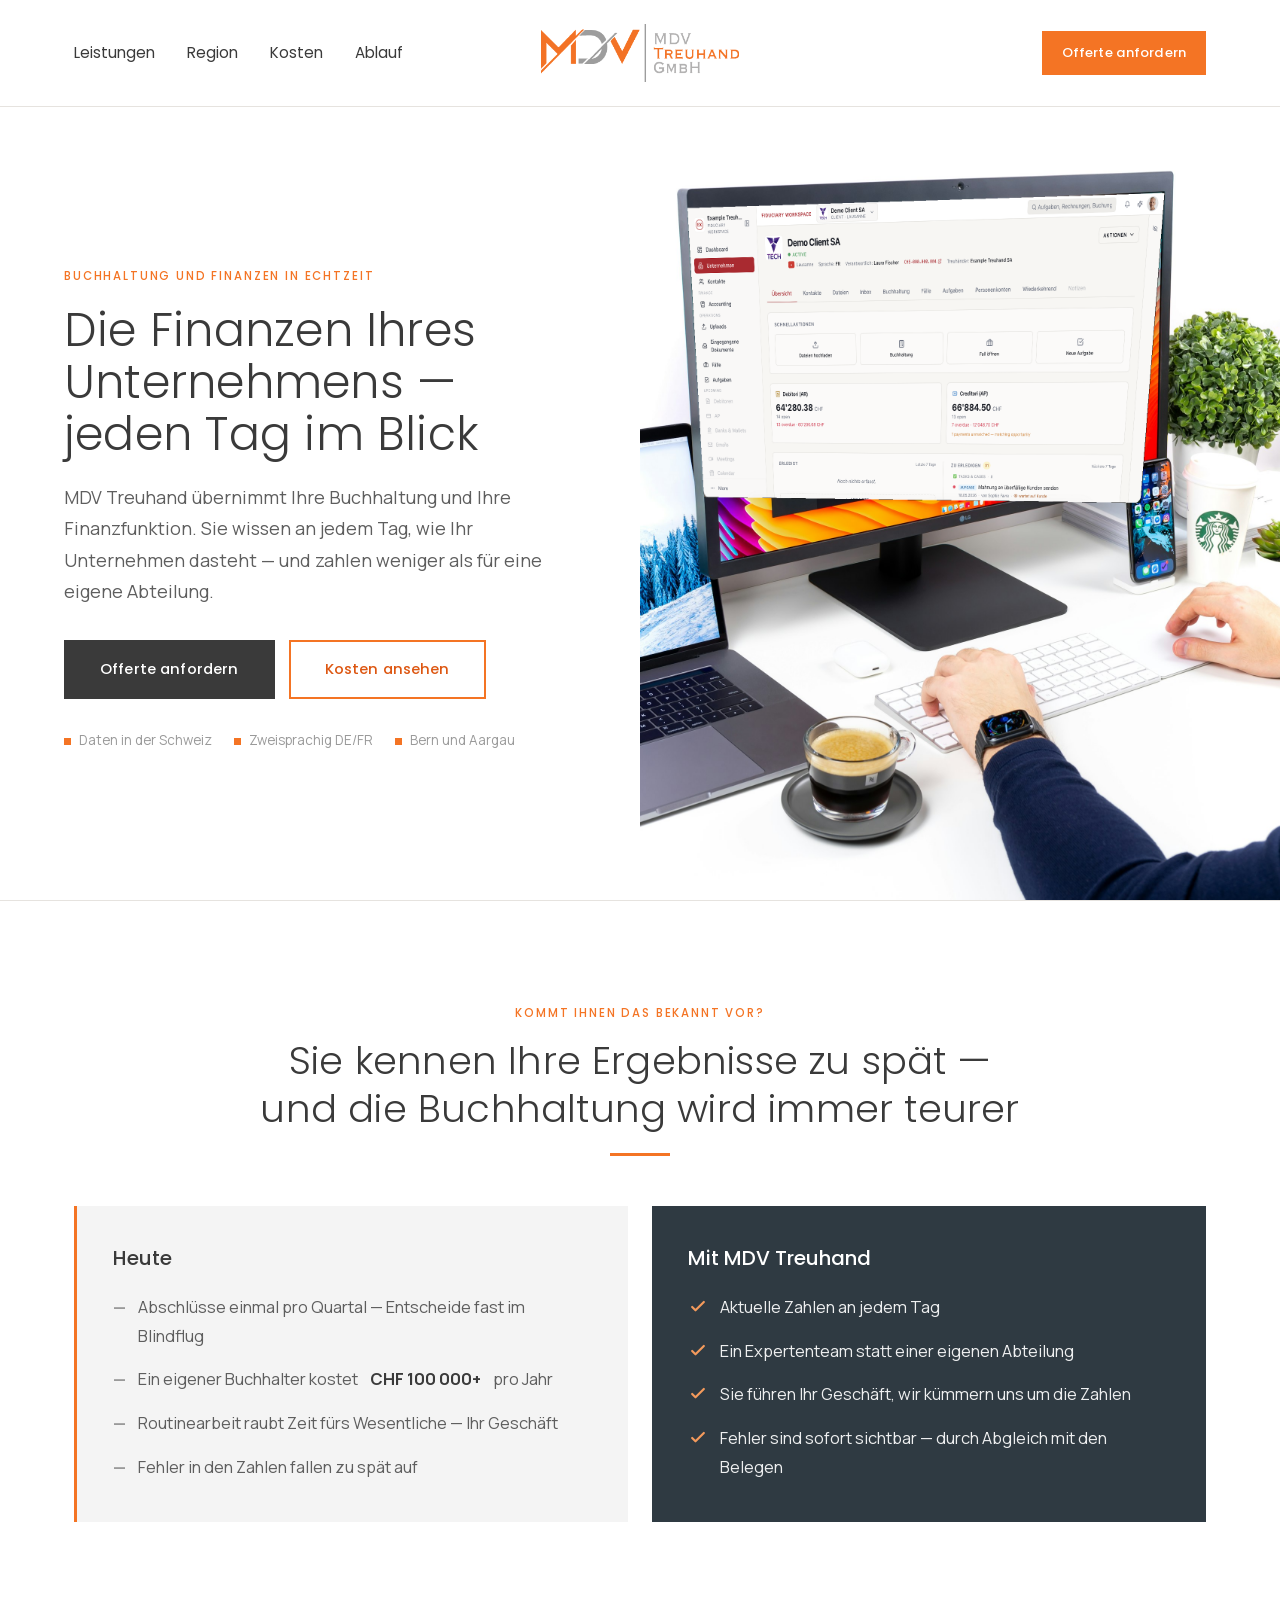
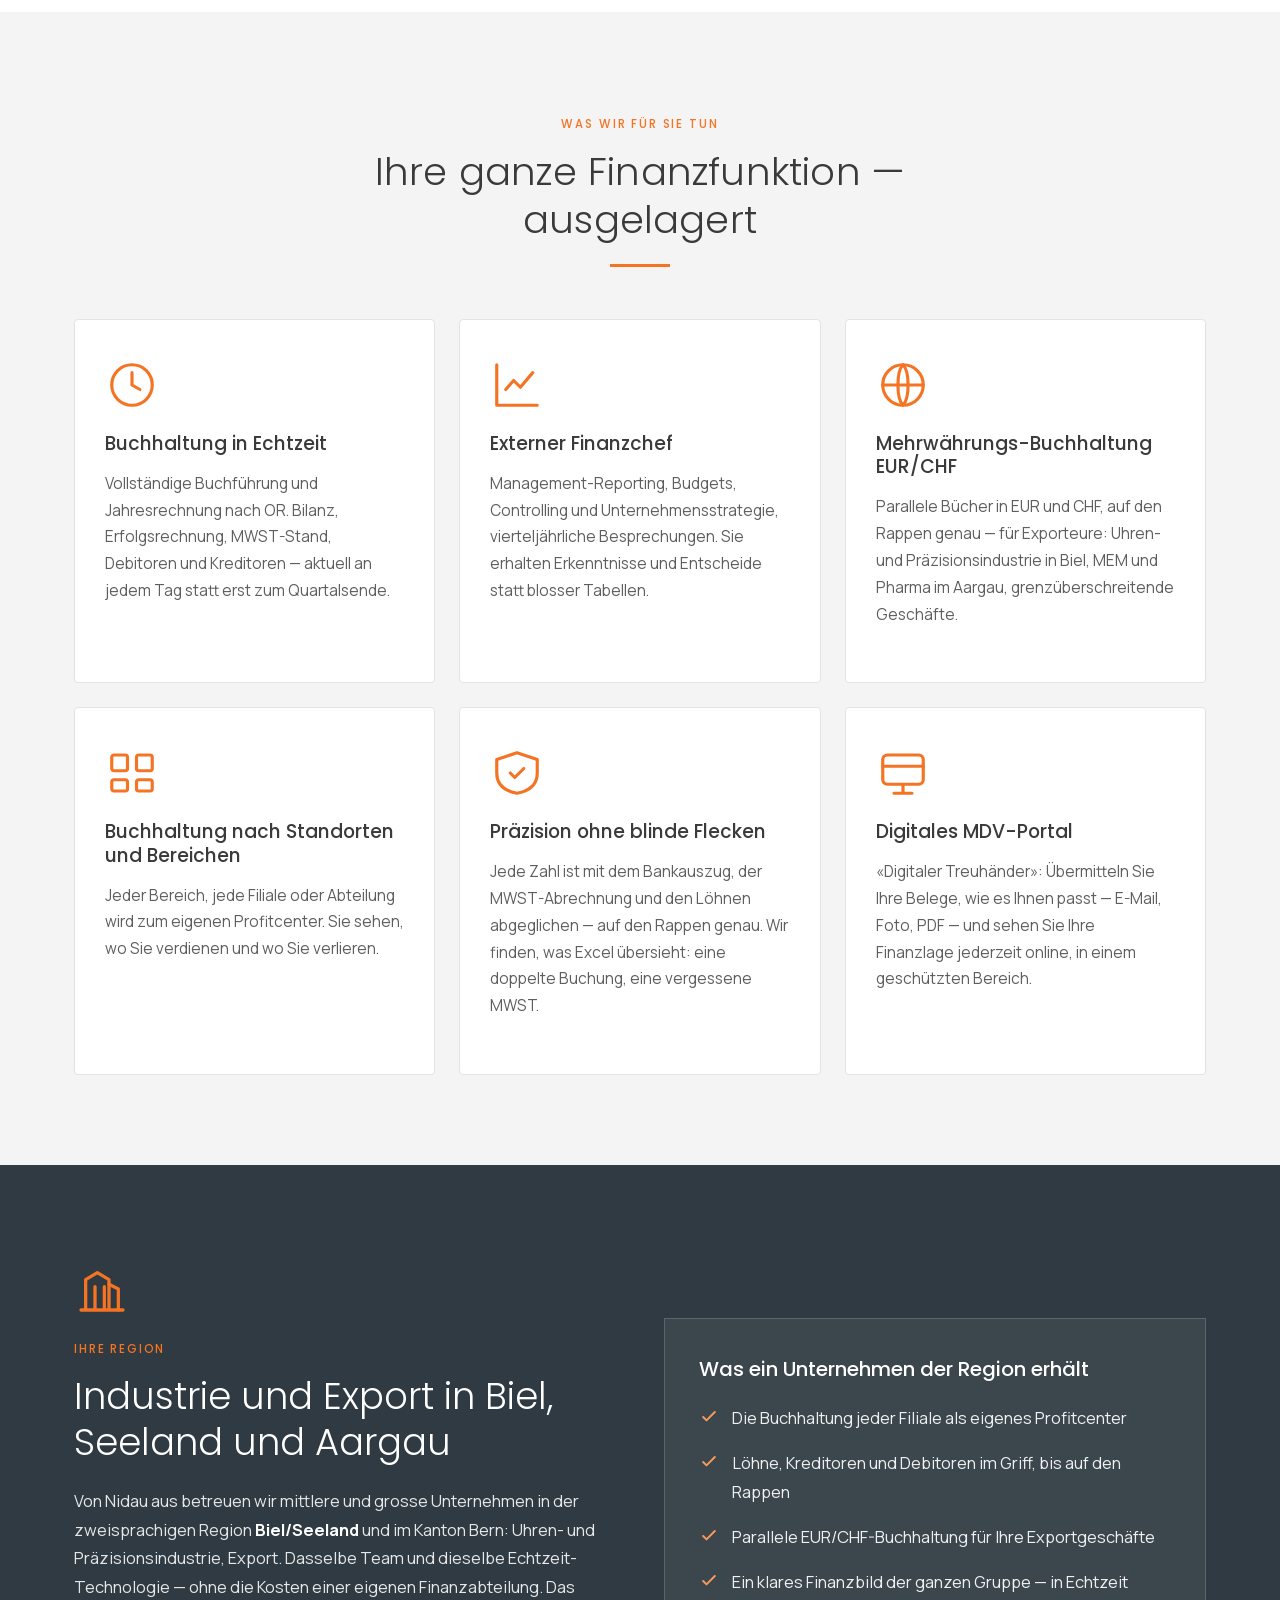
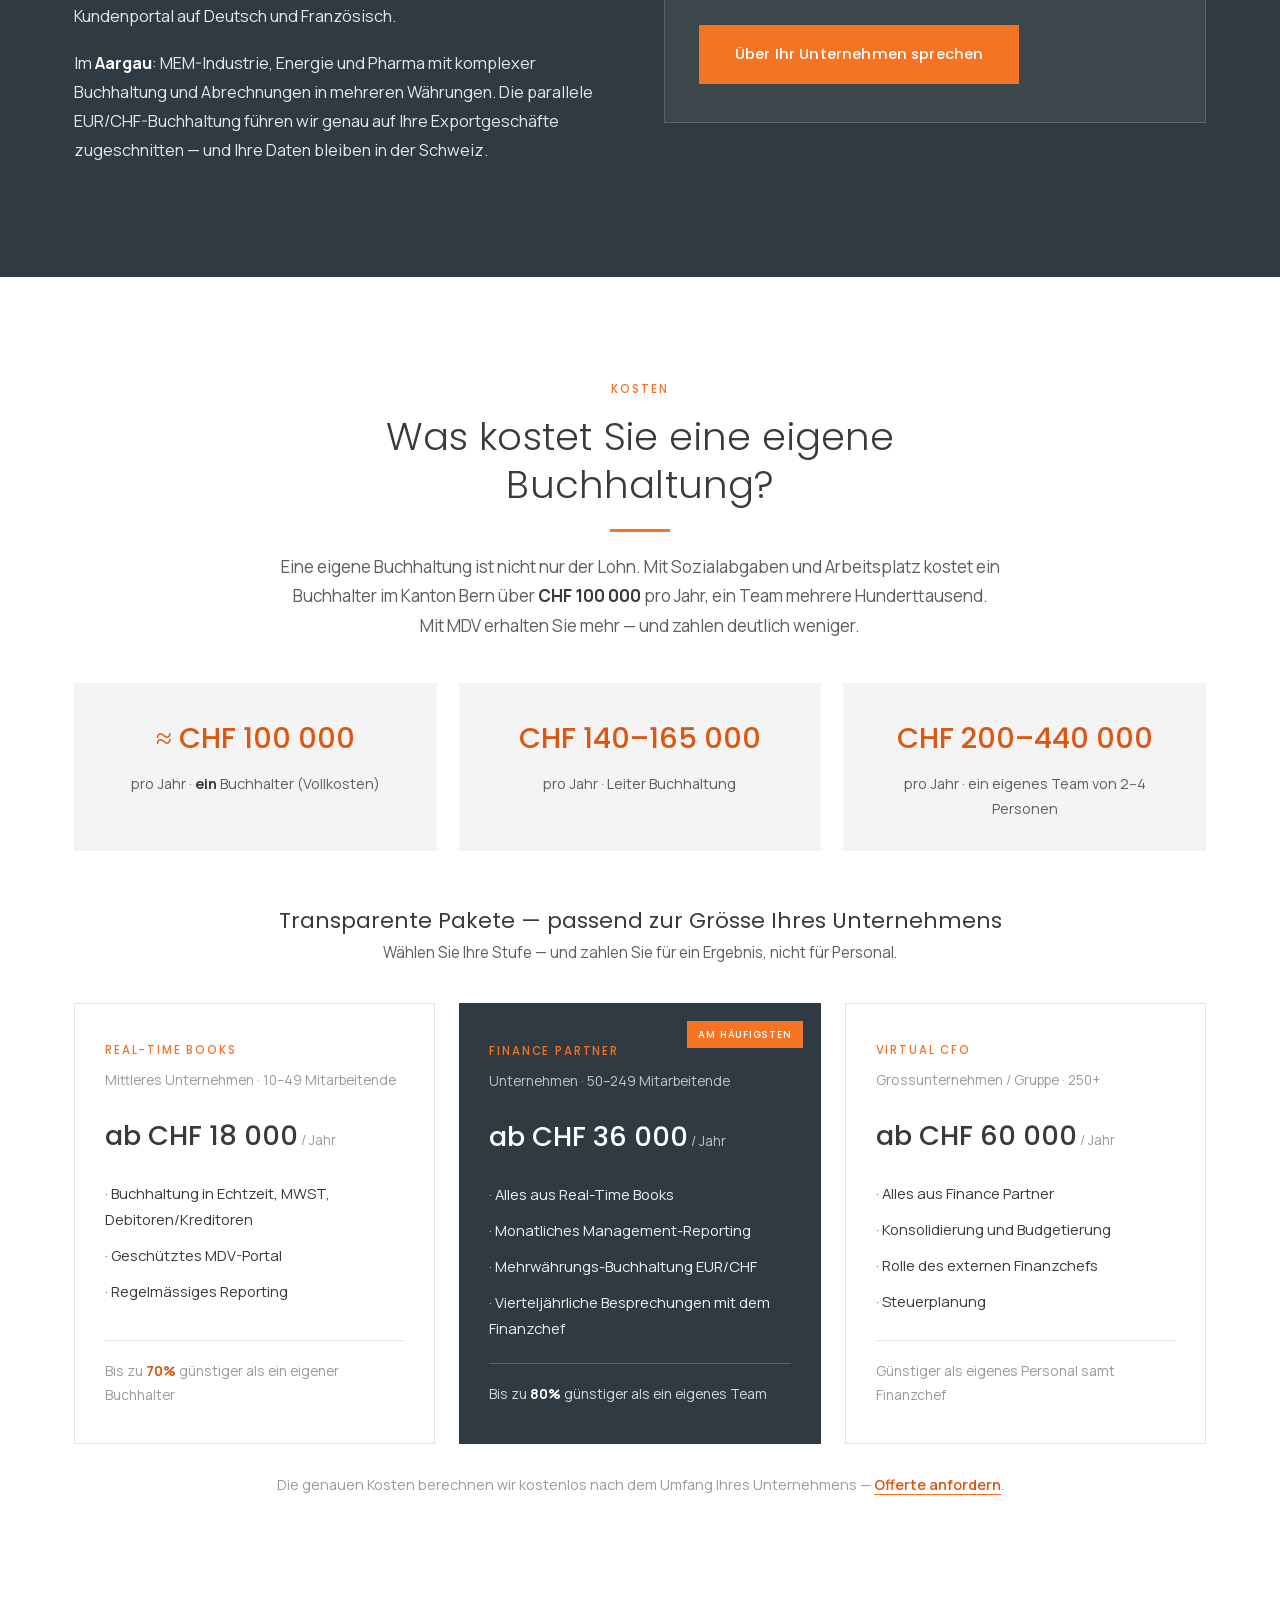
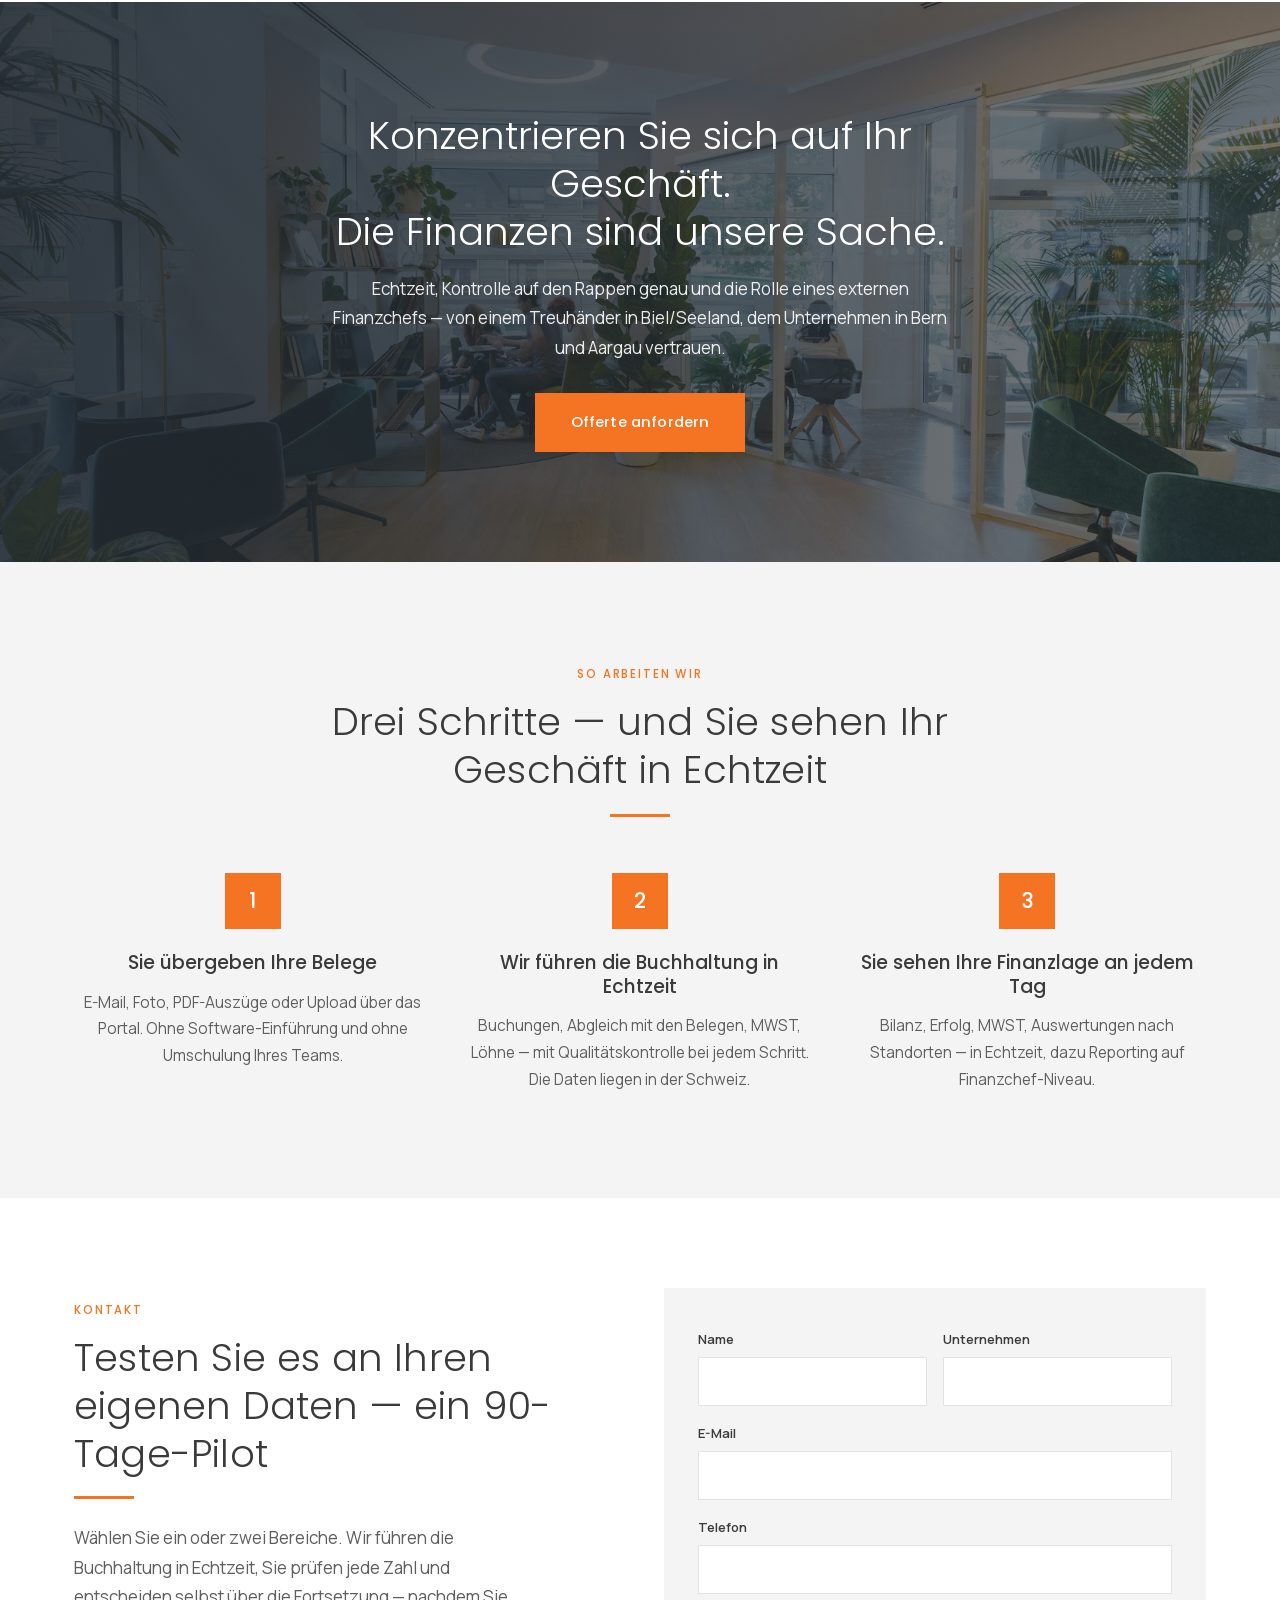
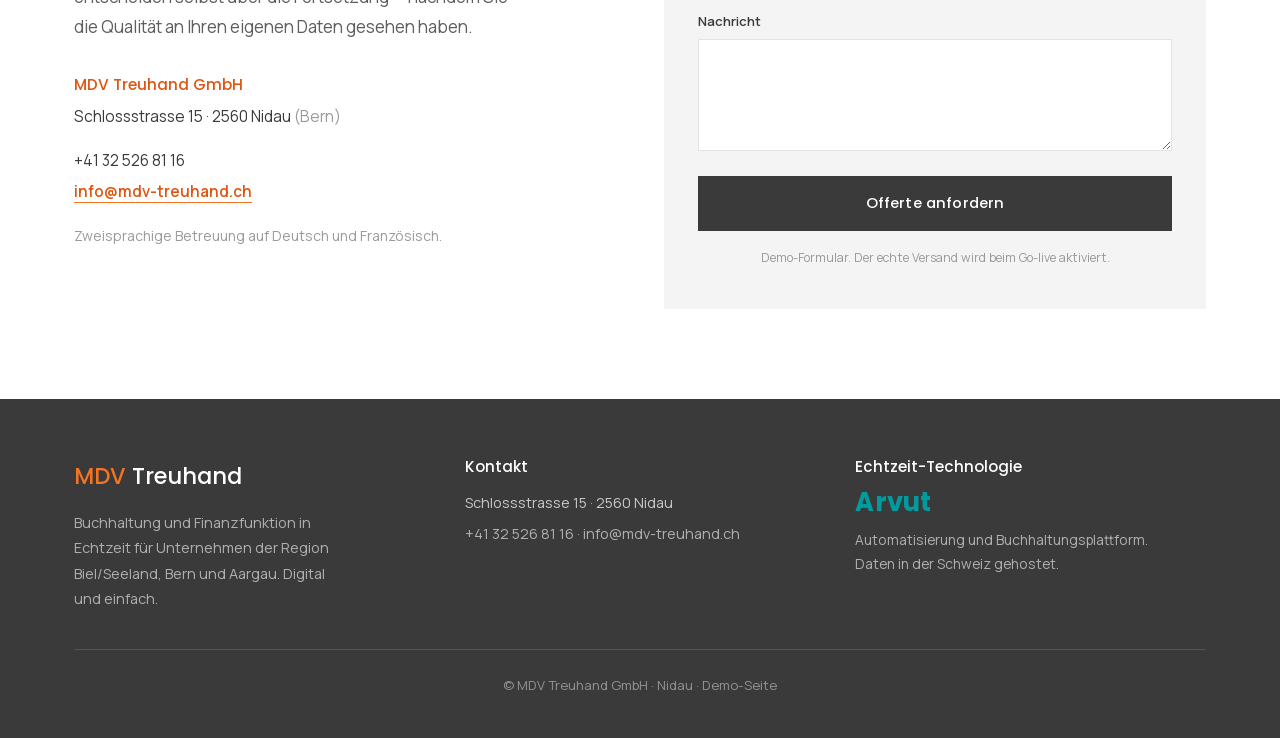
==== commit 82152b48: "Косметика из ревью носителя: унификация Mehrwährungs-Buchhaltung, Finanzlage, варьирование Rappen" ====
--- a/index.html
+++ b/index.html
@@ -186,7 +186,7 @@
         <h3 style="font-family:'Poppins','Manrope';font-weight:500;font-size:1.25rem;color:#fff;margin-bottom:22px;">Was ein Unternehmen der Region erhält</h3>
         <ul style="list-style:none;padding:0;margin:0;display:flex;flex-direction:column;gap:16px;">
           <li style="display:flex;gap:13px;align-items:flex-start;color:rgba(255,255,255,.92);"><svg width="20" height="20" viewBox="0 0 24 24" fill="none" stroke="#f49a5c" stroke-width="2.4" stroke-linecap="round" stroke-linejoin="round" style="flex-shrink:0;margin-top:3px;"><path d="M5 12l4 4 10-10"/></svg><span>Die Buchhaltung jeder Filiale als eigenes Profitcenter</span></li>
-          <li style="display:flex;gap:13px;align-items:flex-start;color:rgba(255,255,255,.92);"><svg width="20" height="20" viewBox="0 0 24 24" fill="none" stroke="#f49a5c" stroke-width="2.4" stroke-linecap="round" stroke-linejoin="round" style="flex-shrink:0;margin-top:3px;"><path d="M5 12l4 4 10-10"/></svg><span>Löhne, Kreditoren und Debitoren im Griff, auf den Rappen genau</span></li>
+          <li style="display:flex;gap:13px;align-items:flex-start;color:rgba(255,255,255,.92);"><svg width="20" height="20" viewBox="0 0 24 24" fill="none" stroke="#f49a5c" stroke-width="2.4" stroke-linecap="round" stroke-linejoin="round" style="flex-shrink:0;margin-top:3px;"><path d="M5 12l4 4 10-10"/></svg><span>Löhne, Kreditoren und Debitoren im Griff, bis auf den Rappen</span></li>
           <li style="display:flex;gap:13px;align-items:flex-start;color:rgba(255,255,255,.92);"><svg width="20" height="20" viewBox="0 0 24 24" fill="none" stroke="#f49a5c" stroke-width="2.4" stroke-linecap="round" stroke-linejoin="round" style="flex-shrink:0;margin-top:3px;"><path d="M5 12l4 4 10-10"/></svg><span>Parallele EUR/CHF-Buchhaltung für Ihre Exportgeschäfte</span></li>
           <li style="display:flex;gap:13px;align-items:flex-start;color:rgba(255,255,255,.92);"><svg width="20" height="20" viewBox="0 0 24 24" fill="none" stroke="#f49a5c" stroke-width="2.4" stroke-linecap="round" stroke-linejoin="round" style="flex-shrink:0;margin-top:3px;"><path d="M5 12l4 4 10-10"/></svg><span>Ein klares Finanzbild der ganzen Gruppe — in Echtzeit</span></li>
         </ul>
@@ -231,7 +231,7 @@
         <p style="font-size:.86rem;margin:8px 0 0;color:rgba(255,255,255,.7);">Unternehmen · 50–249 Mitarbeitende</p>
         <div style="margin:20px 0;"><span style="font-family:'Poppins','Manrope';font-weight:500;font-size:1.7rem;color:#fff;">ab CHF 36 000</span><span style="font-size:.85rem;color:rgba(255,255,255,.7);"> / Jahr</span></div>
         <ul style="list-style:none;padding:0;margin:0;flex:1;display:flex;flex-direction:column;gap:10px;font-size:.93rem;color:rgba(255,255,255,.92);">
-          <li>· Alles aus Real-Time Books</li><li>· Monatliches Management-Reporting</li><li>· Mehrwährung EUR/CHF</li><li>· Vierteljährliche Besprechungen mit dem Finanzchef</li>
+          <li>· Alles aus Real-Time Books</li><li>· Monatliches Management-Reporting</li><li>· Mehrwährungs-Buchhaltung EUR/CHF</li><li>· Vierteljährliche Besprechungen mit dem Finanzchef</li>
         </ul>
         <p style="margin:22px 0 0;padding-top:18px;border-top:1px solid rgba(255,255,255,.2);font-size:.86rem;color:rgba(255,255,255,.8);">Bis zu <b style="color:#fff;">80%</b> günstiger als ein eigenes Team</p>
       </div>
@@ -271,7 +271,7 @@
     <div style="display:grid;grid-template-columns:repeat(auto-fit,minmax(280px,1fr));gap:30px;">
       <div class="reveal" style="text-align:center;"><div style="width:56px;height:56px;background:var(--orange);color:#fff;font-family:'Poppins','Manrope';font-weight:500;font-size:1.3rem;display:flex;align-items:center;justify-content:center;margin:0 auto 22px;">1</div><h3 style="font-family:'Poppins','Manrope';font-weight:500;font-size:1.18rem;color:var(--ink);margin-bottom:11px;">Sie übergeben Ihre Belege</h3><p style="font-size:.95rem;">E-Mail, Foto, PDF-Auszüge oder Upload über das Portal. Ohne Software-Einführung und ohne Umschulung Ihres Teams.</p></div>
       <div class="reveal" style="text-align:center;"><div style="width:56px;height:56px;background:var(--orange);color:#fff;font-family:'Poppins','Manrope';font-weight:500;font-size:1.3rem;display:flex;align-items:center;justify-content:center;margin:0 auto 22px;">2</div><h3 style="font-family:'Poppins','Manrope';font-weight:500;font-size:1.18rem;color:var(--ink);margin-bottom:11px;">Wir führen die Buchhaltung in Echtzeit</h3><p style="font-size:.95rem;">Buchungen, Abgleich mit den Belegen, MWST, Löhne — mit Qualitätskontrolle bei jedem Schritt. Die Daten liegen in der Schweiz.</p></div>
-      <div class="reveal" style="text-align:center;"><div style="width:56px;height:56px;background:var(--orange);color:#fff;font-family:'Poppins','Manrope';font-weight:500;font-size:1.3rem;display:flex;align-items:center;justify-content:center;margin:0 auto 22px;">3</div><h3 style="font-family:'Poppins','Manrope';font-weight:500;font-size:1.18rem;color:var(--ink);margin-bottom:11px;">Sie sehen Ihr Bild an jedem Tag</h3><p style="font-size:.95rem;">Bilanz, Erfolg, MWST, Auswertungen nach Standorten — in Echtzeit, dazu Reporting auf Finanzchef-Niveau.</p></div>
+      <div class="reveal" style="text-align:center;"><div style="width:56px;height:56px;background:var(--orange);color:#fff;font-family:'Poppins','Manrope';font-weight:500;font-size:1.3rem;display:flex;align-items:center;justify-content:center;margin:0 auto 22px;">3</div><h3 style="font-family:'Poppins','Manrope';font-weight:500;font-size:1.18rem;color:var(--ink);margin-bottom:11px;">Sie sehen Ihre Finanzlage an jedem Tag</h3><p style="font-size:.95rem;">Bilanz, Erfolg, MWST, Auswertungen nach Standorten — in Echtzeit, dazu Reporting auf Finanzchef-Niveau.</p></div>
     </div>
   </div>
 </section>
